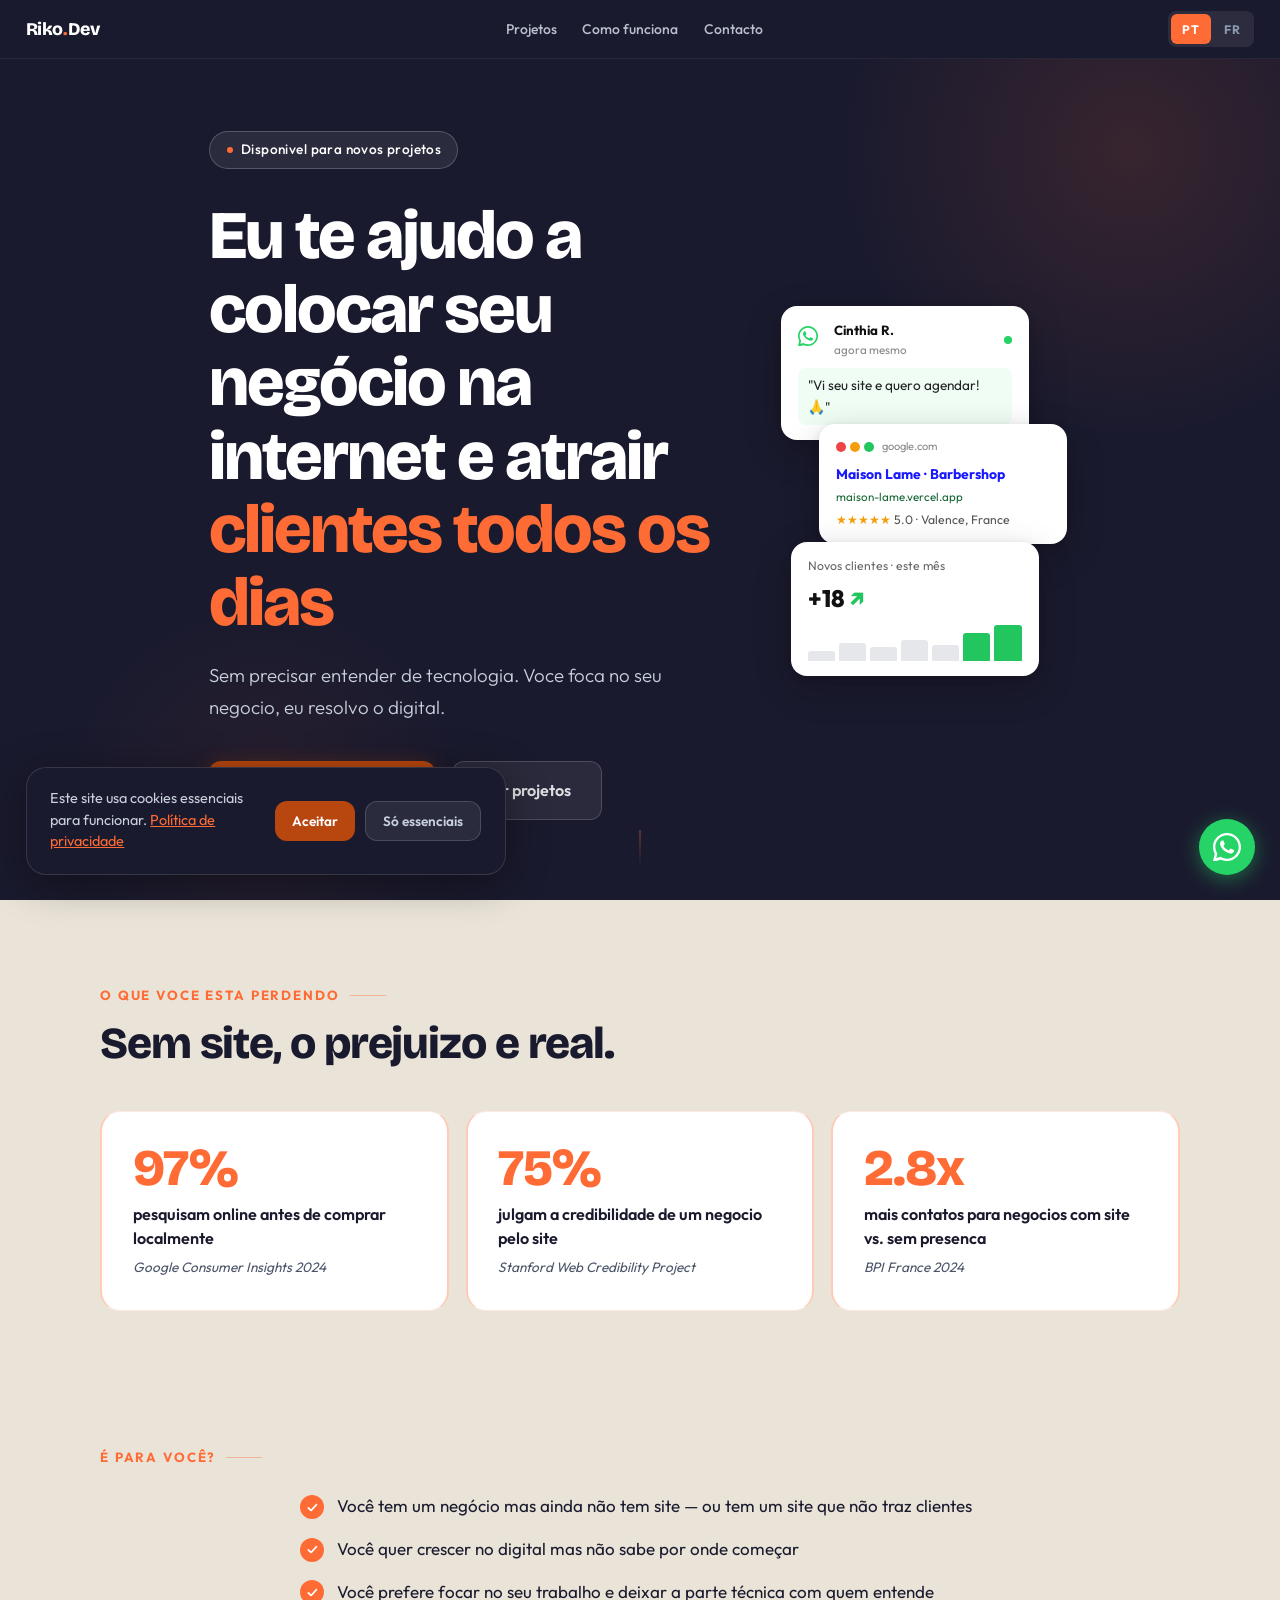
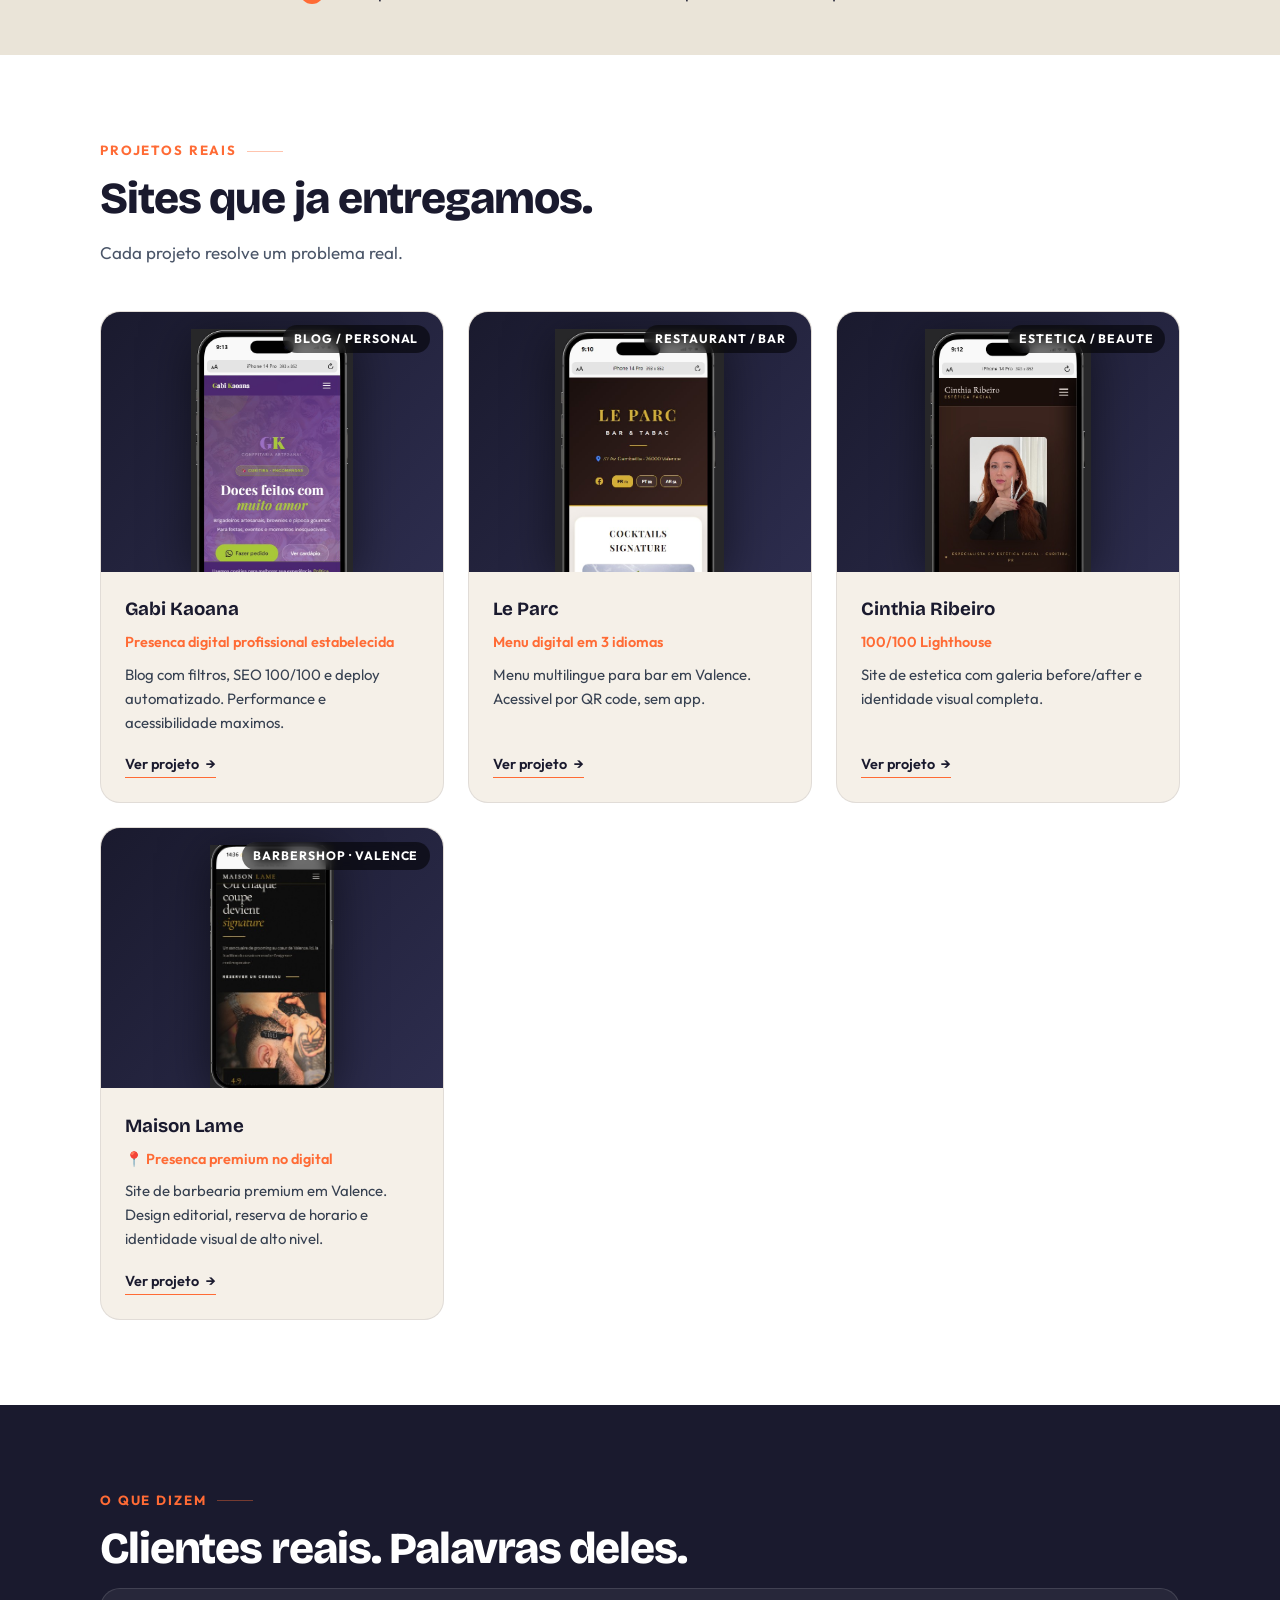
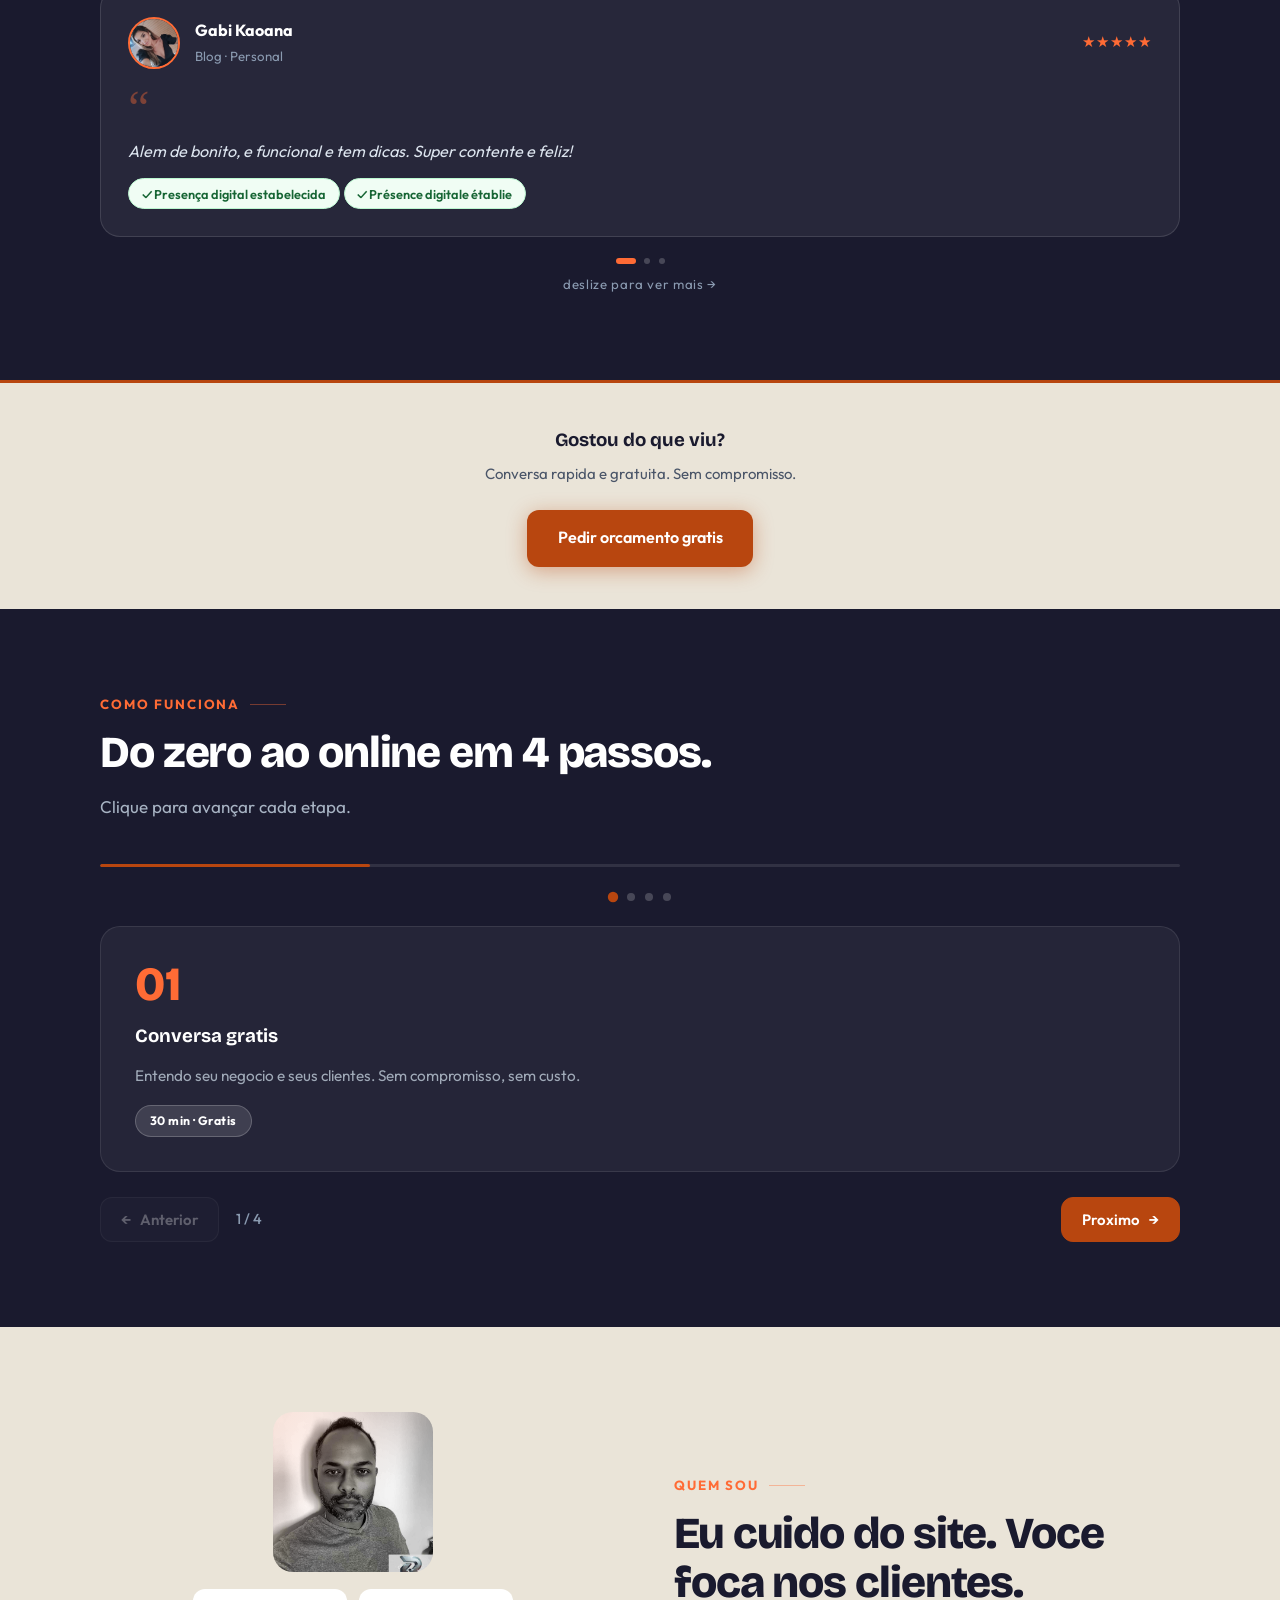
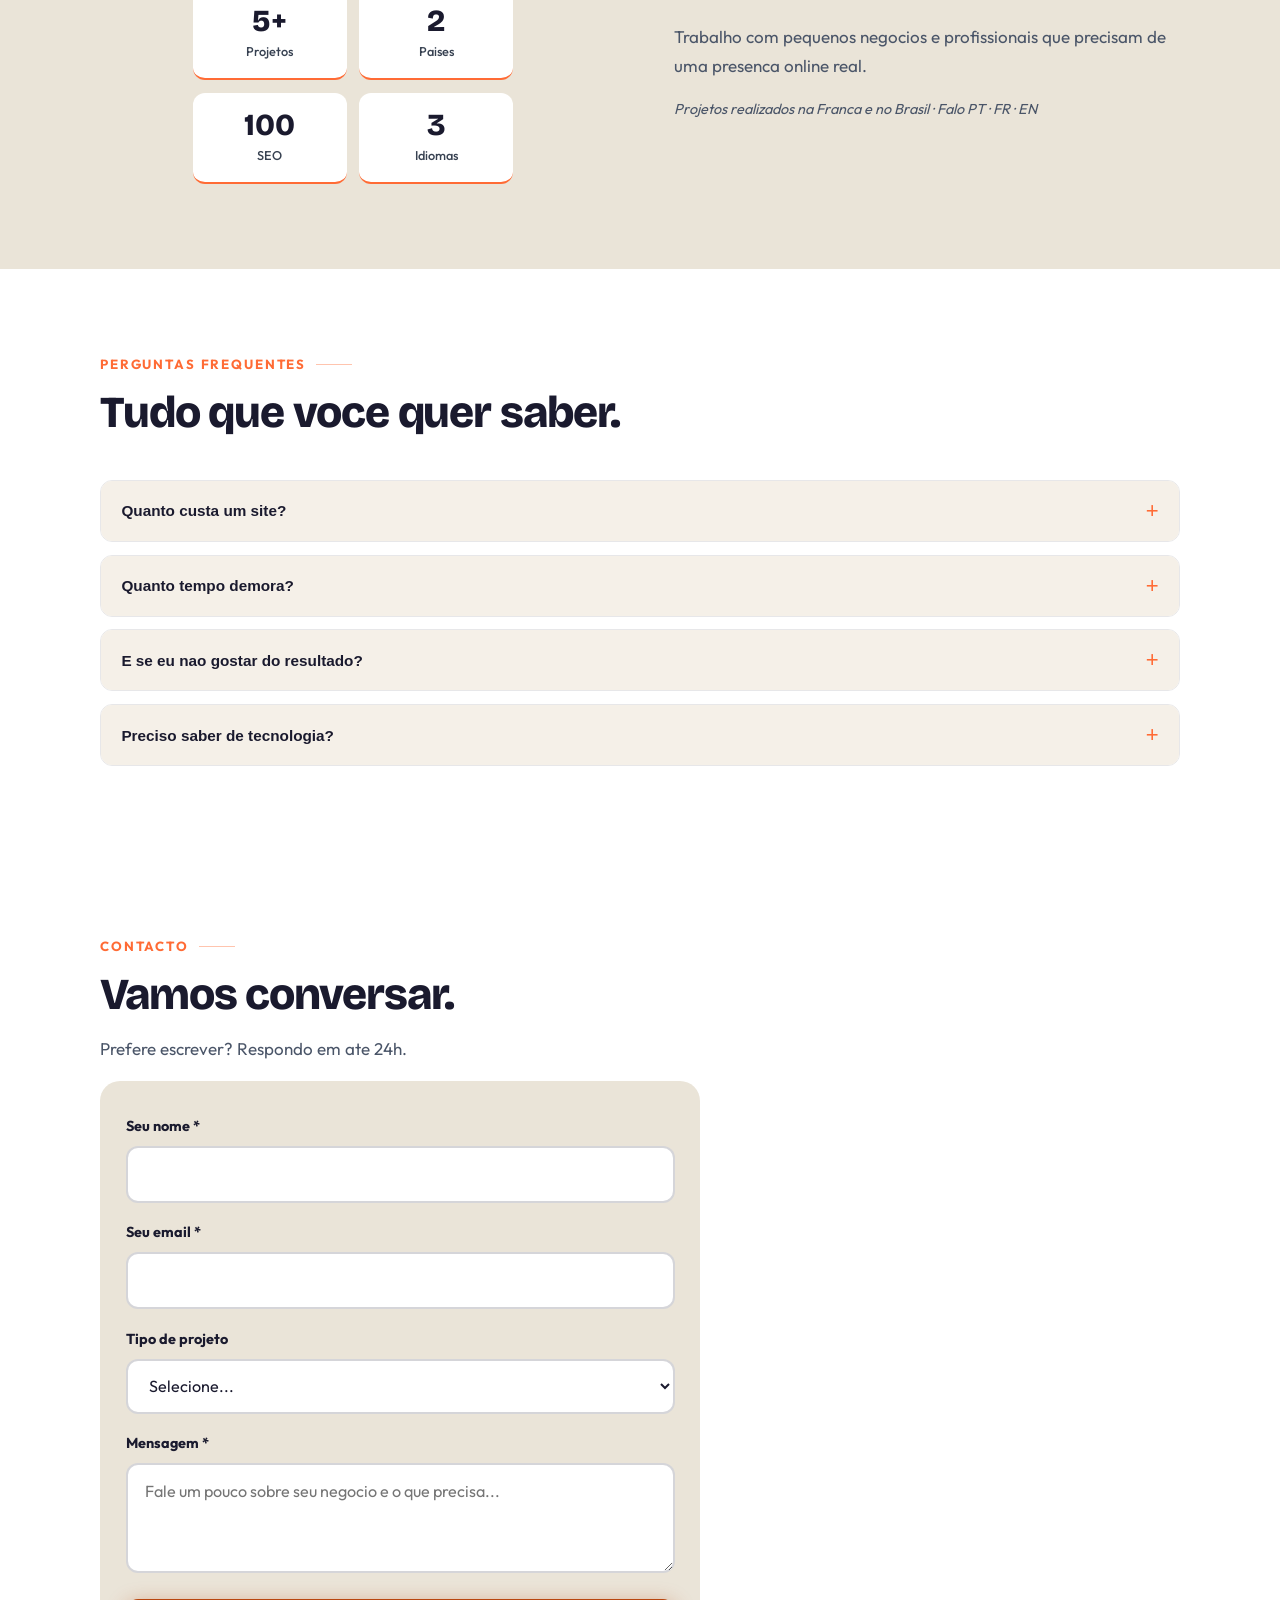
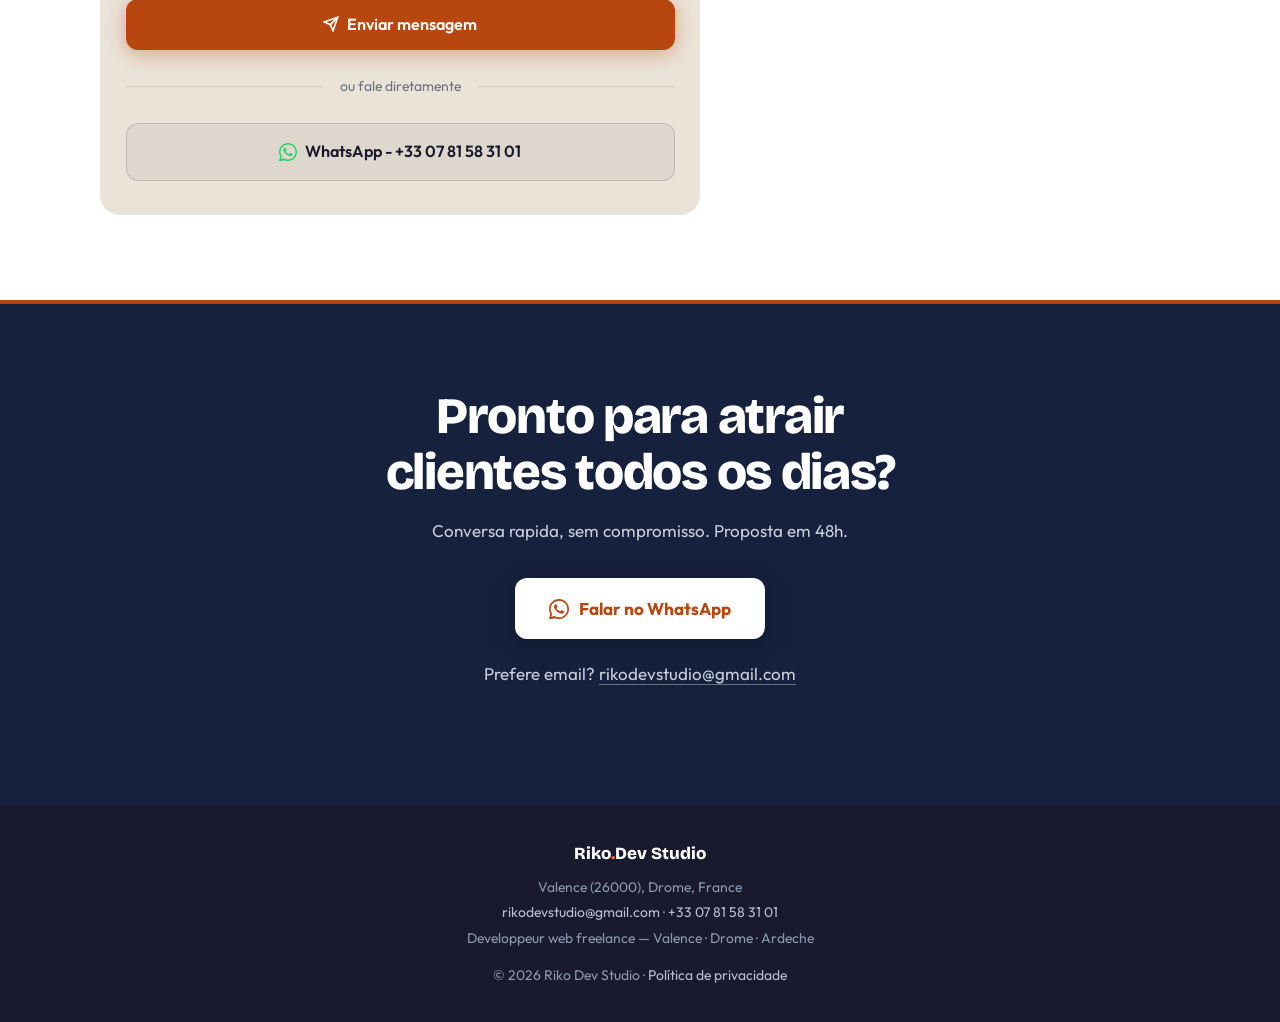
==== index.html @ 47d43a8b "perf: melhorias de performance (PageSpeed) - GA4 movido para load event após paint — elimina bloquei" ====
<!DOCTYPE html>
<html lang="pt" dir="ltr">
<head>
  <meta charset="UTF-8" />
  <meta name="viewport" content="width=device-width, initial-scale=1.0" />
  <title>Site profissional para pequenos negócios | Riko Dev Studio — Desenvolvedor web Valence</title>
  <meta name="description" content="Desenvolvedor web freelance em Valence, França. Sites modernos, rápidos e de alta conversão para pequenos negócios no Brasil e Europa. Orçamento grátis em 48h." />
  <meta name="keywords" content="criacao de site, desenvolvedor web, site para pequeno negocio, site profissional Brasil, criacao site web Valence, développeur web Valence, site internet Drôme" />
  <meta name="robots" content="index, follow" />
  <meta name="theme-color" content="#1a1a2e" />
  <link rel="dns-prefetch" href="//fonts.googleapis.com" />
  <link rel="dns-prefetch" href="//fonts.gstatic.com" />
  <link rel="dns-prefetch" href="//wa.me" />
  <link rel="dns-prefetch" href="//formspree.io" />
  <link rel="dns-prefetch" href="//www.googletagmanager.com" />
  <link rel="canonical" href="https://rikodevstudio.com/" />
  <meta name="geo.region" content="FR-26" />
  <meta name="geo.placename" content="Valence, Drôme, France" />
  <meta name="geo.position" content="44.9334;4.8924" />
  <meta name="ICBM" content="44.9334, 4.8924" />
  <link rel="alternate" hreflang="pt-BR" href="https://rikodevstudio.com/" />
  <link rel="alternate" hreflang="fr" href="https://rikodevstudio.com/?lang=fr" />
  <link rel="alternate" hreflang="x-default" href="https://rikodevstudio.com/" />
  <meta property="og:type" content="website" />
  <meta property="og:url" content="https://rikodevstudio.com/" />
  <meta property="og:title" content="Riko Dev Studio — Sites que vendem | Sites qui vendent" />
  <meta property="og:description" content="Desenvolvedor web em Valence, França. Sites modernos e de alta conversão para pequenos negócios no Brasil e Europa." />
  <meta property="og:image" content="https://rikodevstudio.com/assets/images/og-image.jpg" />
  <meta property="og:locale" content="pt_BR" />
  <meta property="og:locale:alternate" content="fr_FR" />
  <script type="application/ld+json">{"@context":"https://schema.org","@type":"ProfessionalService","name":"Riko Dev Studio","url":"https://rikodevstudio.com","email":"rikodevstudio@gmail.com","telephone":"+33781583101","description":"Desenvolvedor web freelance em Valence, França. Sites modernos e de alta conversão para pequenos negócios no Brasil e Europa.","priceRange":"€€","availableLanguage":["French","Portuguese","English"],"areaServed":[{"@type":"City","name":"Valence"},{"@type":"City","name":"Romans-sur-Isère"},{"@type":"AdministrativeArea","name":"Drôme"},{"@type":"AdministrativeArea","name":"Ardèche"},{"@type":"Country","name":"Brazil"},{"@type":"Country","name":"France"}],"address":{"@type":"PostalAddress","addressLocality":"Valence","postalCode":"26000","addressRegion":"Drôme","addressCountry":"FR"},"geo":{"@type":"GeoCoordinates","latitude":44.9334,"longitude":4.8924},"review":[{"@type":"Review","author":{"@type":"Person","name":"Gabi Kaoana"},"reviewRating":{"@type":"Rating","ratingValue":"5","bestRating":"5"},"reviewBody":"O site ficou muito bonito e cheio de informacoes"},{"@type":"Review","author":{"@type":"Person","name":"Cinthia Ribeiro"},"reviewRating":{"@type":"Rating","ratingValue":"5","bestRating":"5"},"reviewBody":"Ficou elegante e tira duvidas das clientes"}],"aggregateRating":{"@type":"AggregateRating","ratingValue":"5","reviewCount":"2"}}</script>
<script type="application/ld+json">{"@context":"https://schema.org","@type":"FAQPage","mainEntity":[{"@type":"Question","name":"Quanto custa um site?","acceptedAnswer":{"@type":"Answer","text":"Cada projeto é diferente. Numa conversa rápida e gratuita, entendo o que precisa e envio uma proposta detalhada em 48h — sem compromisso."}},{"@type":"Question","name":"Quanto tempo demora?","acceptedAnswer":{"@type":"Answer","text":"Landing page: 7 dias. Site completo: 10-14 dias. Prazo definido antes de começar."}},{"@type":"Question","name":"E se eu não gostar do resultado?","acceptedAnswer":{"@type":"Answer","text":"Antes de codar, conversamos sobre visual, estrutura e objetivos. Durante o projeto, você acompanha cada etapa. O resultado é construído junto."}},{"@type":"Question","name":"Preciso saber de tecnologia?","acceptedAnswer":{"@type":"Answer","text":"Não. Cuido de tudo: domínio, hospedagem, emails, Google Analytics. Você foca no seu negócio."}}]}</script>
<link rel="sitemap" type="application/xml" href="https://rikodevstudio.com/sitemap.xml" />
<link rel="icon" type="image/svg+xml" href="/assets/images/favicon.svg" />
<link rel="apple-touch-icon" href="assets/images/apple-touch-icon.png" />
  <link rel="preload" as="image" href="assets/images/riko.jpg" fetchpriority="high" />
  <link rel="preconnect" href="https://fonts.googleapis.com" />
  <link rel="preconnect" href="https://fonts.gstatic.com" crossorigin />
  <link rel="preload" as="style" href="https://fonts.googleapis.com/css2?family=Bricolage+Grotesque:opsz,wght@12..96,400;12..96,700;12..96,800&family=Outfit:wght@300;400;500;600&display=swap" onload="this.onload=null;this.rel='stylesheet'" />
  <noscript><link href="https://fonts.googleapis.com/css2?family=Bricolage+Grotesque:opsz,wght@12..96,400;12..96,700;12..96,800&family=Outfit:wght@300;400;500;600&display=swap" rel="stylesheet" /></noscript>
  <link rel="stylesheet" href="assets/css/style.css" />
</head>
<body>

<a href="#main" class="skip-link">
  <span data-lang="pt">Ir ao conteudo</span>
  <span data-lang="fr">Aller au contenu</span>
</a>

<header class="topbar" role="banner">
  <a href="#" class="brand">Riko<span>.</span>Dev</a>
  <nav class="topbar-nav">
    <a href="#portfolio" data-lang="pt">Projetos</a>
    <a href="#portfolio" data-lang="fr">Projets</a>
    <a href="#processo" data-lang="pt">Como funciona</a>
    <a href="#processo" data-lang="fr">Comment ca marche</a>
    <a href="#contacto" data-lang="pt">Contacto</a>
    <a href="#contacto" data-lang="fr">Contact</a>
  </nav>
  <div class="topbar-right">
    <div class="lang-sw" role="group">
      <button class="lb active" onclick="setLang('pt')">PT</button>
      <button class="lb" onclick="setLang('fr')">FR</button>
    </div>
  </div>
</header>

<main id="main">

<!-- 1. HERO -->
<section class="hero">
  <div class="hero-inner">
    <div class="badge">
      <span class="badge-dot" aria-hidden="true"></span>
      <span data-lang="pt">Disponivel para novos projetos</span>
      <span data-lang="fr">Disponible pour nouveaux projets</span>
    </div>
    <!-- Uma só h1 — o JS troca o textContent via setLang() -->
    <h1 id="hero-title">Eu te ajudo a colocar seu neg&oacute;cio na internet e atrair <em>clientes todos os dias</em></h1>
    <p class="hero-sub" data-lang="pt">Sem precisar entender de tecnologia. Voce foca no seu negocio, eu resolvo o digital.</p>
    <p class="hero-sub" data-lang="fr">Sans avoir a comprendre la technique. Vous vous occupez de votre activite, je gere le digital.</p>
    <div class="hero-actions">
      <a href="https://wa.me/33781583101?text=Ol%C3%A1%2C+vi+seu+site+e+gostaria+de+um+or%C3%A7amento%21" target="_blank" rel="noopener noreferrer" class="btn btn-primary">
        <svg width="17" height="17" viewBox="0 0 24 24" fill="currentColor"><path d="M17.472 14.382c-.297-.149-1.758-.867-2.03-.967-.273-.099-.471-.148-.67.15-.197.297-.767.966-.94 1.164-.173.199-.347.223-.644.075-.297-.15-1.255-.463-2.39-1.475-.883-.788-1.48-1.761-1.653-2.059-.173-.297-.018-.458.13-.606.134-.133.298-.347.446-.52.149-.174.198-.298.298-.497.099-.198.05-.371-.025-.52-.075-.149-.669-1.612-.916-2.207-.242-.579-.487-.5-.669-.51-.173-.008-.371-.01-.57-.01-.198 0-.52.074-.792.372-.272.297-1.04 1.016-1.04 2.479 0 1.462 1.065 2.875 1.213 3.074.149.198 2.096 3.2 5.077 4.487.709.306 1.262.489 1.694.625.712.227 1.36.195 1.871.118.571-.085 1.758-.719 2.006-1.413.248-.694.248-1.289.173-1.413-.074-.124-.272-.198-.57-.347z"/><path d="M12 0C5.373 0 0 5.373 0 12c0 2.117.554 4.103 1.523 5.824L.057 23.857a.5.5 0 0 0 .614.614l6.033-1.466A11.944 11.944 0 0 0 12 24c6.627 0 12-5.373 12-12S18.627 0 12 0zm0 22c-1.846 0-3.574-.49-5.063-1.345l-.363-.21-3.763.914.932-3.642-.23-.374A9.96 9.96 0 0 1 2 12C2 6.477 6.477 2 12 2s10 4.477 10 10-4.477 10-10 10z"/></svg>
        <span data-lang="pt">Falar no WhatsApp</span>
        <span data-lang="fr">WhatsApp</span>
      </a>
      <a href="#portfolio" class="btn btn-ghost">
        <span data-lang="pt">Ver projetos</span>
        <span data-lang="fr">Voir projets</span>
      </a>
    </div>
  </div>

  <!-- Visual flutuante — só desktop (≥1100px) -->
  <div class="hero-visual" aria-hidden="true">

    <!-- Card 1: WhatsApp -->
    <div class="hv-card hv-wa">
      <div class="hvc-wa-head">
        <div class="hvc-wa-icon">
          <svg width="20" height="20" viewBox="0 0 24 24" fill="#25D366"><path d="M17.472 14.382c-.297-.149-1.758-.867-2.03-.967-.273-.099-.471-.148-.67.15-.197.297-.767.966-.94 1.164-.173.199-.347.223-.644.075-.297-.15-1.255-.463-2.39-1.475-.883-.788-1.48-1.761-1.653-2.059-.173-.297-.018-.458.13-.606.134-.133.298-.347.446-.52.149-.174.198-.298.298-.497.099-.198.05-.371-.025-.52-.075-.149-.669-1.612-.916-2.207-.242-.579-.487-.5-.669-.51-.173-.008-.371-.01-.57-.01-.198 0-.52.074-.792.372-.272.297-1.04 1.016-1.04 2.479 0 1.462 1.065 2.875 1.213 3.074.149.198 2.096 3.2 5.077 4.487.709.306 1.262.489 1.694.625.712.227 1.36.195 1.871.118.571-.085 1.758-.719 2.006-1.413.248-.694.248-1.289.173-1.413-.074-.124-.272-.198-.57-.347z"/><path d="M12 0C5.373 0 0 5.373 0 12c0 2.117.554 4.103 1.523 5.824L.057 23.857a.5.5 0 0 0 .614.614l6.033-1.466A11.944 11.944 0 0 0 12 24c6.627 0 12-5.373 12-12S18.627 0 12 0zm0 22c-1.846 0-3.574-.49-5.063-1.345l-.363-.21-3.763.914.932-3.642-.23-.374A9.96 9.96 0 0 1 2 12C2 6.477 6.477 2 12 2s10 4.477 10 10-4.477 10-10 10z"/></svg>
        </div>
        <div>
          <div class="hvc-wa-name">Cinthia R.</div>
          <div class="hvc-wa-time">agora mesmo</div>
        </div>
        <div class="hvc-wa-dot"></div>
      </div>
      <div class="hvc-wa-msg">"Vi seu site e quero agendar! 🙏"</div>
    </div>

    <!-- Card 2: Google / resultado -->
    <div class="hv-card hv-google">
      <div class="hvc-g-bar">
        <span class="hvc-gd r"></span><span class="hvc-gd y"></span>
        <span class="hvc-gd g"></span><span class="hvc-g-url">google.com</span>
      </div>
      <div class="hvc-g-title">Maison Lame · Barbershop</div>
      <div class="hvc-g-link">maison-lame.vercel.app</div>
      <div class="hvc-g-stars"><span>&#9733;&#9733;&#9733;&#9733;&#9733;</span> 5.0 &middot; Valence, France</div>
    </div>

    <!-- Card 3: Estatísticas -->
    <div class="hv-card hv-stats">
      <div class="hvc-s-lbl">Novos clientes &middot; este m&ecirc;s</div>
      <div class="hvc-s-num">+18 <span class="hvc-s-arrow">&#8599;</span></div>
      <div class="hvc-bars">
        <span class="hvc-bar" style="height:30%"></span>
        <span class="hvc-bar" style="height:50%"></span>
        <span class="hvc-bar" style="height:40%"></span>
        <span class="hvc-bar" style="height:60%"></span>
        <span class="hvc-bar" style="height:45%"></span>
        <span class="hvc-bar hvc-bar-hi" style="height:80%"></span>
        <span class="hvc-bar hvc-bar-hi" style="height:100%"></span>
      </div>
    </div>

  </div>

  <div class="scroll-hint" aria-hidden="true"><div class="scroll-arrow"></div></div>
</section>

<!-- 2. IMPACTO -->
<section class="impacto">
  <div class="container">
    <p class="slabel reveal"><span data-lang="pt">O que voce esta perdendo</span><span data-lang="fr">Ce que vous perdez</span></p>
    <h2 class="stitle reveal"><span data-lang="pt">Sem site, o prejuizo e real.</span><span data-lang="fr">Sans site, la perte est reelle.</span></h2>
    <div class="impact-grid">
      <article class="impact-card reveal d1">
        <div class="impact-num" data-target="97" data-suffix="%">0%</div>
        <p class="impact-text" data-lang="pt">pesquisam online antes de comprar localmente</p>
        <p class="impact-text" data-lang="fr">cherchent en ligne avant d'acheter localement</p>
        <p class="impact-src">Google Consumer Insights 2024</p>
      </article>
      <article class="impact-card reveal d2">
        <div class="impact-num" data-target="75" data-suffix="%">0%</div>
        <p class="impact-text" data-lang="pt">julgam a credibilidade de um negocio pelo site</p>
        <p class="impact-text" data-lang="fr">jugent la credibilite d'une entreprise via son site</p>
        <p class="impact-src">Stanford Web Credibility Project</p>
      </article>
      <article class="impact-card reveal d3">
        <div class="impact-num" data-target="2.8" data-suffix="x">0x</div>
        <p class="impact-text" data-lang="pt">mais contatos para negocios com site vs. sem presenca</p>
        <p class="impact-text" data-lang="fr">plus de contacts pour les entreprises avec site vs. sans</p>
        <p class="impact-src">BPI France 2024</p>
      </article>
    </div>
  </div>
</section>

<!-- 2.5. IDENTIFICAÇÃO — É para você? -->
<section class="identif">
  <div class="container">
    <p class="slabel reveal"><span data-lang="pt">É para você?</span><span data-lang="fr">C'est pour vous?</span></p>
    <ul class="identif-list reveal">
      <li class="identif-item">
        <span class="identif-check">&#10003;</span>
        <span data-lang="pt">Você tem um negócio mas ainda não tem site — ou tem um site que não traz clientes</span>
        <span data-lang="fr">Vous avez une activité mais pas encore de site — ou un site qui n'attire pas de clients</span>
      </li>
      <li class="identif-item">
        <span class="identif-check">&#10003;</span>
        <span data-lang="pt">Você quer crescer no digital mas não sabe por onde começar</span>
        <span data-lang="fr">Vous voulez grandir en ligne mais vous ne savez pas par où commencer</span>
      </li>
      <li class="identif-item">
        <span class="identif-check">&#10003;</span>
        <span data-lang="pt">Você prefere focar no seu trabalho e deixar a parte técnica com quem entende</span>
        <span data-lang="fr">Vous préférez vous concentrer sur votre métier et laisser la technique à un expert</span>
      </li>
    </ul>
  </div>
</section>

<!-- 3. PORTFOLIO -->
<section class="portfolio" id="portfolio">
  <div class="container">
    <p class="slabel reveal"><span data-lang="pt">Projetos reais</span><span data-lang="fr">Projets reels</span></p>
    <h2 class="stitle reveal"><span data-lang="pt">Sites que ja entregamos.</span><span data-lang="fr">Sites deja livres.</span></h2>
    <p class="ssub reveal">
      <span data-lang="pt">Cada projeto resolve um problema real.</span>
      <span data-lang="fr">Chaque projet resout un probleme reel.</span>
    </p>
    <div class="portfolio-grid">

      <article class="pc reveal d1">
        <div class="pc-thumb">
          <img src="assets/images/gabi1.jpg" alt="Site Gabi Kaoana" loading="lazy" width="468" height="701" onerror="this.style.display='none'" />
          <span class="pc-tag">Blog / Personal</span>
        </div>
        <div class="pc-body">
          <h3>Gabi Kaoana</h3>
          <p class="pc-result" data-lang="pt">Presenca digital profissional estabelecida</p>
          <p class="pc-result" data-lang="fr">Presence digitale professionnelle etablie</p>
          <p class="pc-desc" data-lang="pt">Blog com filtros, SEO 100/100 e deploy automatizado. Performance e acessibilidade maximos.</p>
          <p class="pc-desc" data-lang="fr">Blog avec filtres, SEO 100/100 et deploiement automatise. Performance et accessibilite maximales.</p>
          <a href="https://gabikaoana.vercel.app/" target="_blank" rel="noopener noreferrer" class="pc-link"><span data-lang="pt">Ver projeto</span><span data-lang="fr">Voir projet</span> &rarr;</a>
        </div>
      </article>

      <article class="pc reveal d2">
        <div class="pc-thumb">
          <img src="assets/images/le parc.jpg" alt="Site Le Parc" loading="lazy" width="450" height="647" onerror="this.style.display='none'" />
          <span class="pc-tag">Restaurant / Bar</span>
        </div>
        <div class="pc-body">
          <h3>Le Parc</h3>
          <p class="pc-result" data-lang="pt">Menu digital em 3 idiomas</p>
          <p class="pc-result" data-lang="fr">Menu digital en 3 langues</p>
          <p class="pc-desc" data-lang="pt">Menu multilingue para bar em Valence. Acessivel por QR code, sem app.</p>
          <p class="pc-desc" data-lang="fr">Menu multilingue pour bar a Valence. Accessible via QR code, sans app.</p>
          <a href="https://le-parc.vercel.app/" target="_blank" rel="noopener noreferrer" class="pc-link"><span data-lang="pt">Ver projeto</span><span data-lang="fr">Voir projet</span> &rarr;</a>
        </div>
      </article>

      <article class="pc reveal d3">
        <div class="pc-thumb">
          <img src="assets/images/cinthia1.jpg" alt="Site Cinthia Ribeiro" loading="lazy" width="473" height="693" onerror="this.style.display='none'" />
          <span class="pc-tag">Estetica / Beaute</span>
        </div>
        <div class="pc-body">
          <h3>Cinthia Ribeiro</h3>
          <p class="pc-result">100/100 Lighthouse</p>
          <p class="pc-desc" data-lang="pt">Site de estetica com galeria before/after e identidade visual completa.</p>
          <p class="pc-desc" data-lang="fr">Site beaute avec galerie avant/apres et identite visuelle complete.</p>
          <a href="https://cinthia-ribeiro.vercel.app/" target="_blank" rel="noopener noreferrer" class="pc-link"><span data-lang="pt">Ver projeto</span><span data-lang="fr">Voir projet</span> &rarr;</a>
        </div>
      </article>

 
<article class="pc reveal d1">
  <div class="pc-thumb">
    <img
      src="assets/images/maison-lame.jpg"
      alt="Site Maison Lame — Barbershop Valence"
      loading="lazy"
      width="278" height="543"
      onerror="this.style.display='none'"
    />
    <span class="pc-tag">Barbershop · Valence</span>
  </div>
  <div class="pc-body">
    <h3>Maison Lame</h3>
    <p class="pc-result" data-lang="pt">&#128205; Presenca premium no digital</p>
    <p class="pc-result" data-lang="fr">&#128205; Presence premium sur le digital</p>
    <p class="pc-desc" data-lang="pt">Site de barbearia premium em Valence. Design editorial, reserva de horario e identidade visual de alto nivel.</p>
    <p class="pc-desc" data-lang="fr">Site barbershop premium a Valence. Design editorial, reservation de creneau et identite visuelle haut de gamme.</p>
    <!-- ↓ actualiza com o link real quando estiver online -->
    <a href="https://maison-lame.vercel.app/" target="_blank" rel="noopener noreferrer" class="pc-link">
      <span data-lang="pt">Ver projeto</span>
      <span data-lang="fr">Voir projet</span> &rarr;
    </a>
  </div>
</article>

    </div>
  </div>

</section>

<!-- 4. DEPOIMENTOS -->
<section class="depos">
  <div class="container">
    <p class="slabel reveal"><span data-lang="pt">O que dizem</span><span data-lang="fr">Ce qu'ils disent</span></p>
    <h2 class="stitle stitle-light reveal">
      <span data-lang="pt">Clientes reais. Palavras deles.</span>
      <span data-lang="fr">Clients reels. Leurs mots.</span>
    </h2>
    <div class="carousel-wrap reveal" id="carousel">
      <div class="carousel-track" id="carouselTrack">

        <div class="depo-card">
          <div class="depo-header">
            <img src="assets/images/gabi.jpg" alt="Gabi Kaoana" class="depo-photo" loading="lazy" width="1080" height="1241" />
            <div>
              <div class="depo-name">Gabi Kaoana</div>
              <div class="depo-role">Blog &middot; Personal</div>
            </div>
            <div class="depo-stars">&#9733;&#9733;&#9733;&#9733;&#9733;</div>
          </div>
          <div class="depo-quote" aria-hidden="true">&ldquo;</div>
          <p class="depo-text" data-lang="pt">Alem de bonito, e funcional e tem dicas. Super contente e feliz!</p>
          <p class="depo-text" data-lang="fr">En plus d'etre beau, il est fonctionnel et donne des conseils. Super contente!</p>
          <div class="depo-result" data-lang="pt">&#10003; Presença digital estabelecida</div>
          <div class="depo-result" data-lang="fr">&#10003; Présence digitale établie</div>
        </div>

        <div class="depo-card">
          <div class="depo-header">
            <img src="assets/images/cinthia.jpg" alt="Cinthia Ribeiro" class="depo-photo" loading="lazy" width="2268" height="4032" />
            <div>
              <div class="depo-name">Cinthia Ribeiro</div>
              <div class="depo-role" data-lang="pt">Estetica &middot; Brasil</div>
              <div class="depo-role" data-lang="fr">Beaute &middot; Bresil</div>
            </div>
            <div class="depo-stars">&#9733;&#9733;&#9733;&#9733;&#9733;</div>
          </div>
          <div class="depo-quote" aria-hidden="true">&ldquo;</div>
          <p class="depo-text" data-lang="pt">Moderno e bonito para minhas clientes. Exatamente o que eu queria.</p>
          <p class="depo-text" data-lang="fr">Moderne et beau pour mes clientes. Exactement ce que je voulais.</p>
          <div class="depo-result" data-lang="pt">&#10003; Clientes chegando pelo site</div>
          <div class="depo-result" data-lang="fr">&#10003; Clients arrivant via le site</div>
        </div>

        <div class="depo-card">
          <div class="depo-header">
            <div class="depo-photo" style="background:var(--navy);display:flex;align-items:center;justify-content:center;font-size:1.4rem;color:#fff;">🍺</div>
            <div>
              <div class="depo-name">Le Parc</div>
              <div class="depo-role" data-lang="pt">Bar &middot; Valence, France</div>
              <div class="depo-role" data-lang="fr">Bar &middot; Valence, France</div>
            </div>
            <div class="depo-stars">&#9733;&#9733;&#9733;&#9733;&#9733;</div>
          </div>
          <div class="depo-quote" aria-hidden="true">&ldquo;</div>
          <p class="depo-text" data-lang="pt">Bem funcional e bonito. Nossos clientes adoram usar o cardápio pelo celular.</p>
          <p class="depo-text" data-lang="fr">Très fonctionnel et beau. Nos clients adorent utiliser le menu sur leur téléphone.</p>
          <div class="depo-result" data-lang="pt">&#10003; Cardápio digital em 3 idiomas</div>
          <div class="depo-result" data-lang="fr">&#10003; Menu digital en 3 langues</div>
        </div>

      </div>
      <div class="carousel-dots">
        <button class="dot active" onclick="goToSlide(0)" aria-label="Depoimento 1"></button>
        <button class="dot" onclick="goToSlide(1)" aria-label="Depoimento 2"></button>
        <button class="dot" onclick="goToSlide(2)" aria-label="Depoimento 3"></button>
      </div>
      <p class="swipe-hint" id="swipeHint">
        <span data-lang="pt">deslize para ver mais &rarr;</span>
        <span data-lang="fr">glissez pour voir plus &rarr;</span>
      </p>
    </div>
  </div>
</section>

<!-- 5. CTA MID -->
<div class="cta-mid">
  <h3 data-lang="pt">Gostou do que viu?</h3>
  <h3 data-lang="fr">Vous aimez ce que vous voyez?</h3>
  <p data-lang="pt">Conversa rapida e gratuita. Sem compromisso.</p>
  <p data-lang="fr">Discussion rapide et gratuite. Sans engagement.</p>
  <a href="#contacto" class="btn btn-primary">
    <span data-lang="pt">Pedir orcamento gratis</span>
    <span data-lang="fr">Demander un devis gratuit</span>
  </a>
</div>

<!-- 6. PROCESSO -->
<section class="processo" id="processo">
  <div class="container">
    <p class="slabel reveal"><span data-lang="pt">Como funciona</span><span data-lang="fr">Comment ca marche</span></p>
    <h2 class="stitle stitle-light reveal">
      <span data-lang="pt">Do zero ao online em 4 passos.</span>
      <span data-lang="fr">De zero a en ligne en 4 etapes.</span>
    </h2>
    <p class="ssub ssub-light reveal">
      <span data-lang="pt">Clique para avançar cada etapa.</span>
      <span data-lang="fr">Cliquez pour avancer chaque etape.</span>
    </p>

    <div class="stepper-track reveal">

      <!-- barra de progresso desktop -->
      <div class="stepper-bar" aria-hidden="true">
        <div class="stepper-bar-fill" id="stepperFill"></div>
      </div>

      <!-- dots de navegação -->
      <div class="stepper-dots" role="tablist" aria-label="Passos do processo">
        <button class="stepper-dot active" onclick="goToStep(0)" aria-label="Passo 1" role="tab"></button>
        <button class="stepper-dot" onclick="goToStep(1)" aria-label="Passo 2" role="tab"></button>
        <button class="stepper-dot" onclick="goToStep(2)" aria-label="Passo 3" role="tab"></button>
        <button class="stepper-dot" onclick="goToStep(3)" aria-label="Passo 4" role="tab"></button>
      </div>

      <!-- cards -->
      <div class="stepper-cards" id="stepperCards">

        <article class="step active" data-step="0">
          <div class="step-num">01</div>
          <h3 data-lang="pt">Conversa gratis</h3><h3 data-lang="fr">Conversation gratuite</h3>
          <p data-lang="pt">Entendo seu negocio e seus clientes. Sem compromisso, sem custo.</p>
          <p data-lang="fr">Je comprends votre activite et vos clients. Sans engagement, sans frais.</p>
          <span class="step-badge" data-lang="pt">30 min &middot; Gratis</span>
          <span class="step-badge" data-lang="fr">30 min &middot; Gratuit</span>
        </article>

        <article class="step" data-step="1">
          <div class="step-num">02</div>
          <h3 data-lang="pt">Proposta clara</h3><h3 data-lang="fr">Devis clair</h3>
          <p data-lang="pt">Prazo, preco e entregaveis detalhados. Voce sabe tudo antes de decidir.</p>
          <p data-lang="fr">Delai, prix et livrables detailles. Vous savez tout avant de decider.</p>
          <span class="step-badge" data-lang="pt">Em 48h</span>
          <span class="step-badge" data-lang="fr">En 48h</span>
        </article>

        <article class="step" data-step="2">
          <div class="step-num">03</div>
          <h3 data-lang="pt">Construimos juntos</h3><h3 data-lang="fr">On construit ensemble</h3>
          <p data-lang="pt">Conversamos em cada etapa. Voce acompanha e da feedback. Sem surpresas.</p>
          <p data-lang="fr">On discute a chaque etape. Vous suivez et donnez votre avis. Sans surprises.</p>
          <span class="step-badge" data-lang="pt">7 a 14 dias</span>
          <span class="step-badge" data-lang="fr">7 a 14 jours</span>
        </article>

        <article class="step" data-step="3">
          <div class="step-num">04</div>
          <h3 data-lang="pt">Suporte pos-entrega</h3><h3 data-lang="fr">Support apres livraison</h3>
          <p data-lang="pt">Apos o lancamento, disponivel para ajustes e manutencao. Voce nao fica sozinho.</p>
          <p data-lang="fr">Apres le lancement, disponible pour ajustements et maintenance. Vous n'etes pas seul.</p>
          <span class="step-badge" data-lang="pt">Resposta em 24h</span>
          <span class="step-badge" data-lang="fr">Reponse sous 24h</span>
        </article>

      </div>

      <!-- navegação anterior / próximo -->
      <div class="stepper-nav">
        <button class="stepper-btn" id="stepPrev" onclick="stepMove(-1)" disabled aria-label="Passo anterior">
          ← <span data-lang="pt">Anterior</span><span data-lang="fr">Precedent</span>
        </button>
        <span class="stepper-counter" id="stepCounter">1 / 4</span>
        <button class="stepper-btn stepper-btn-next" id="stepNext" onclick="stepMove(1)" aria-label="Proximo passo">
          <span data-lang="pt">Proximo</span><span data-lang="fr">Suivant</span> →
        </button>
      </div>

    </div>
  </div>
</section>

<!-- 7. SOBRE -->
<section class="sobre" id="sobre">
  <div class="container">
    <div class="sobre-grid">
      <div class="avatar-wrap reveal">
        <div class="avatar">
          <img src="assets/images/riko.jpg" alt="Riko Dev freelance Valence" fetchpriority="high" width="1080" height="1440" onerror="this.style.display='none'" />
        </div>
        <div class="stats-grid">
          <div class="stat"><div class="stat-num">5+</div><div class="stat-label" data-lang="pt">Projetos</div><div class="stat-label" data-lang="fr">Projets</div></div>
          <div class="stat"><div class="stat-num">2</div><div class="stat-label" data-lang="pt">Paises</div><div class="stat-label" data-lang="fr">Pays</div></div>
          <div class="stat"><div class="stat-num">100</div><div class="stat-label">SEO</div></div>
          <div class="stat"><div class="stat-num">3</div><div class="stat-label" data-lang="pt">Idiomas</div><div class="stat-label" data-lang="fr">Langues</div></div>
        </div>
      </div>
      <div>
        <p class="slabel reveal"><span data-lang="pt">Quem sou</span><span data-lang="fr">Qui suis-je</span></p>
        <h2 class="stitle reveal">
          <span data-lang="pt">Eu cuido do site. Voce foca nos clientes.</span>
          <span data-lang="fr">Je m'occupe du site. Vous vous concentrez sur vos clients.</span>
        </h2>
        <p class="ssub reveal" style="margin-bottom:1rem">
          <span data-lang="pt">Trabalho com pequenos negocios e profissionais que precisam de uma presenca online real.</span>
          <span data-lang="fr">Je travaille avec les petits commerces et professionnels qui ont besoin d'une vraie presence en ligne.</span>
        </p>
        <p class="sobre-note reveal">
          <span data-lang="pt">Projetos realizados na Franca e no Brasil &middot; Falo PT &middot; FR &middot; EN</span>
          <span data-lang="fr">Projets realises en France et au Bresil &middot; Je parle PT &middot; FR &middot; EN</span>
        </p>
      </div>
    </div>
  </div>
</section>

<!-- 8. FAQ -->
<section class="faq">
  <div class="container">
    <p class="slabel reveal"><span data-lang="pt">Perguntas frequentes</span><span data-lang="fr">Questions frequentes</span></p>
    <h2 class="stitle reveal"><span data-lang="pt">Tudo que voce quer saber.</span><span data-lang="fr">Tout ce que vous voulez savoir.</span></h2>
    <div class="faq-list reveal">

      <div class="faq-item">
        <button class="faq-q" onclick="toggleFaq(this)" aria-expanded="false">
          <span class="faq-q-text" data-lang="pt">Quanto custa um site?</span>
          <span class="faq-q-text" data-lang="fr">Combien coute un site web?</span>
          <span class="faq-icon">+</span>
        </button>
        <div class="faq-a">
          <span data-lang="pt">Cada projeto e diferente. Numa conversa rapida e gratuita, entendo o que precisa e envio uma proposta detalhada em 48h — sem compromisso.</span>
          <span data-lang="fr">Chaque projet est different. Lors d'une discussion rapide et gratuite, je comprends vos besoins et envoie un devis detaille en 48h — sans engagement.</span>
        </div>
      </div>

      <div class="faq-item">
        <button class="faq-q" onclick="toggleFaq(this)" aria-expanded="false">
          <span class="faq-q-text" data-lang="pt">Quanto tempo demora?</span>
          <span class="faq-q-text" data-lang="fr">Combien de temps ca prend?</span>
          <span class="faq-icon">+</span>
        </button>
        <div class="faq-a">
          <span data-lang="pt">Landing page: 7 dias. Site completo: 10-14 dias. Sempre com prazo definido antes de comecar.</span>
          <span data-lang="fr">Landing page: 7 jours. Site complet: 10-14 jours. Toujours avec delai defini avant de commencer.</span>
        </div>
      </div>

      <div class="faq-item">
        <button class="faq-q" onclick="toggleFaq(this)" aria-expanded="false">
          <span class="faq-q-text" data-lang="pt">E se eu nao gostar do resultado?</span>
          <span class="faq-q-text" data-lang="fr">Et si je n'aime pas le resultat?</span>
          <span class="faq-icon">+</span>
        </button>
        <div class="faq-a">
          <span data-lang="pt">Antes de comecar, conversamos sobre visual, estrutura e objetivos. Durante o projeto, voce acompanha cada etapa. O resultado e construido junto.</span>
          <span data-lang="fr">Avant de coder, on discute du visuel, de la structure et des objectifs. Pendant le projet, vous suivez chaque etape. Le resultat est construit ensemble.</span>
        </div>
      </div>

      <div class="faq-item">
        <button class="faq-q" onclick="toggleFaq(this)" aria-expanded="false">
          <span class="faq-q-text" data-lang="pt">Preciso saber de tecnologia?</span>
          <span class="faq-q-text" data-lang="fr">Dois-je connaitre la technique?</span>
          <span class="faq-icon">+</span>
        </button>
        <div class="faq-a">
          <span data-lang="pt">Nao. Cuido de tudo: dominio, hospedagem, emails, Google Analytics. Voce foca no seu negocio.</span>
          <span data-lang="fr">Non. Je m'occupe de tout: domaine, hebergement, emails, Google Analytics. Vous vous concentrez sur votre activite.</span>
        </div>
      </div>

    </div>
  </div>
</section>

<!-- 9. FORMULARIO -->
<section class="formulario" id="contacto">
  <div class="container">
    <p class="slabel reveal"><span data-lang="pt">Contacto</span><span data-lang="fr">Contact</span></p>
    <h2 class="stitle reveal"><span data-lang="pt">Vamos conversar.</span><span data-lang="fr">Discutons ensemble.</span></h2>
    <p class="ssub reveal">
      <span data-lang="pt">Prefere escrever? Respondo em ate 24h.</span>
      <span data-lang="fr">Vous preferez ecrire? Je reponds sous 24h.</span>
    </p>
    <div class="form-wrap reveal">

      <div class="form-success" id="formSuccess">
        <div class="form-success-icon">&#10003;</div>
        <p class="form-success-text" data-lang="pt">Mensagem enviada! Respondo em ate 24h.</p>
        <p class="form-success-text" data-lang="fr">Message envoye! Je reponds sous 24h.</p>
      </div>

      <form id="contactForm" action="https://formspree.io/f/mlgpydeo" method="POST" novalidate>
        <div class="field">
          <label for="fname" id="lbl-name" data-pt="Seu nome *" data-fr="Votre nom *">Seu nome *</label>
          <input type="text" id="fname" name="name" required autocomplete="name" />
        </div>
        <div class="field">
          <label for="femail" id="lbl-email" data-pt="Seu email *" data-fr="Votre email *">Seu email *</label>
          <input type="email" id="femail" name="email" required autocomplete="email" />
        </div>
        <div class="field">
          <label for="fassunto" id="lbl-assunto" data-pt="Tipo de projeto" data-fr="Type de projet">Tipo de projeto</label>
          <select id="fassunto" name="assunto">
            <option value="" disabled selected data-pt="Selecione..." data-fr="Selectionnez...">Selecione...</option>
            <option value="landing"    data-pt="Landing page" data-fr="Landing page">Landing page</option>
            <option value="site"       data-pt="Site completo" data-fr="Site complet">Site completo</option>
            <option value="manutencao" data-pt="Manutencao de site existente" data-fr="Maintenance de site existant">Manutencao de site existente</option>
            <option value="outro"      data-pt="Outro / Nao sei ainda" data-fr="Autre / Je ne sais pas encore">Outro / Nao sei ainda</option>
          </select>
        </div>
        <div class="field">
          <label for="fmsg" id="lbl-msg" data-pt="Mensagem *" data-fr="Message *">Mensagem *</label>
          <textarea id="fmsg" name="message" required
            data-ph-pt="Fale um pouco sobre seu negocio e o que precisa..."
            data-ph-fr="Parlez-moi de votre activite et de ce dont vous avez besoin..."
            placeholder="Fale um pouco sobre seu negocio e o que precisa..."></textarea>
        </div>
        <input type="hidden" name="_subject" value="Novo contacto - Riko Dev Studio" />
        <input type="hidden" name="_language" id="formLang" value="pt" />
        <button type="submit" class="btn btn-primary" style="width:100%;justify-content:center">
          <svg width="16" height="16" viewBox="0 0 24 24" fill="none" stroke="currentColor" stroke-width="2.5"><line x1="22" y1="2" x2="11" y2="13"/><polygon points="22 2 15 22 11 13 2 9 22 2"/></svg>
          <span data-lang="pt">Enviar mensagem</span>
          <span data-lang="fr">Envoyer le message</span>
        </button>
      </form>

      <div class="form-or">
        <span data-lang="pt">ou fale diretamente</span>
        <span data-lang="fr">ou contactez directement</span>
      </div>

      <a href="https://wa.me/33781583101?text=Ol%C3%A1%2C+vi+seu+site+e+gostaria+de+um+or%C3%A7amento%21" target="_blank" rel="noopener noreferrer"
        class="btn" style="width:100%;justify-content:center;background:rgba(26,26,46,.06);color:var(--navy);border:1.5px solid rgba(26,26,46,.15)">
        <svg width="18" height="18" viewBox="0 0 24 24" fill="#25D366"><path d="M17.472 14.382c-.297-.149-1.758-.867-2.03-.967-.273-.099-.471-.148-.67.15-.197.297-.767.966-.94 1.164-.173.199-.347.223-.644.075-.297-.15-1.255-.463-2.39-1.475-.883-.788-1.48-1.761-1.653-2.059-.173-.297-.018-.458.13-.606.134-.133.298-.347.446-.52.149-.174.198-.298.298-.497.099-.198.05-.371-.025-.52-.075-.149-.669-1.612-.916-2.207-.242-.579-.487-.5-.669-.51-.173-.008-.371-.01-.57-.01-.198 0-.52.074-.792.372-.272.297-1.04 1.016-1.04 2.479 0 1.462 1.065 2.875 1.213 3.074.149.198 2.096 3.2 5.077 4.487.709.306 1.262.489 1.694.625.712.227 1.36.195 1.871.118.571-.085 1.758-.719 2.006-1.413.248-.694.248-1.289.173-1.413-.074-.124-.272-.198-.57-.347z"/><path d="M12 0C5.373 0 0 5.373 0 12c0 2.117.554 4.103 1.523 5.824L.057 23.857a.5.5 0 0 0 .614.614l6.033-1.466A11.944 11.944 0 0 0 12 24c6.627 0 12-5.373 12-12S18.627 0 12 0zm0 22c-1.846 0-3.574-.49-5.063-1.345l-.363-.21-3.763.914.932-3.642-.23-.374A9.96 9.96 0 0 1 2 12C2 6.477 6.477 2 12 2s10 4.477 10 10-4.477 10-10 10z"/></svg>
        WhatsApp - +33 07 81 58 31 01
      </a>

    </div>
  </div>
</section>

<!-- 10. CTA FINAL -->
<section class="cta-final">
  <h2 data-lang="pt">Pronto para atrair<br>clientes todos os dias?</h2>
  <h2 data-lang="fr">Pret a attirer<br>des clients tous les jours?</h2>
  <p data-lang="pt">Conversa rapida, sem compromisso. Proposta em 48h.</p>
  <p data-lang="fr">Discussion rapide, sans engagement. Devis en 48h.</p>
  <a href="https://wa.me/33781583101?text=Ol%C3%A1%2C+vi+seu+site+e+gostaria+de+um+or%C3%A7amento%21" target="_blank" rel="noopener noreferrer" class="btn-white">
    <svg width="20" height="20" viewBox="0 0 24 24" fill="currentColor"><path d="M17.472 14.382c-.297-.149-1.758-.867-2.03-.967-.273-.099-.471-.148-.67.15-.197.297-.767.966-.94 1.164-.173.199-.347.223-.644.075-.297-.15-1.255-.463-2.39-1.475-.883-.788-1.48-1.761-1.653-2.059-.173-.297-.018-.458.13-.606.134-.133.298-.347.446-.52.149-.174.198-.298.298-.497.099-.198.05-.371-.025-.52-.075-.149-.669-1.612-.916-2.207-.242-.579-.487-.5-.669-.51-.173-.008-.371-.01-.57-.01-.198 0-.52.074-.792.372-.272.297-1.04 1.016-1.04 2.479 0 1.462 1.065 2.875 1.213 3.074.149.198 2.096 3.2 5.077 4.487.709.306 1.262.489 1.694.625.712.227 1.36.195 1.871.118.571-.085 1.758-.719 2.006-1.413.248-.694.248-1.289.173-1.413-.074-.124-.272-.198-.57-.347z"/><path d="M12 0C5.373 0 0 5.373 0 12c0 2.117.554 4.103 1.523 5.824L.057 23.857a.5.5 0 0 0 .614.614l6.033-1.466A11.944 11.944 0 0 0 12 24c6.627 0 12-5.373 12-12S18.627 0 12 0zm0 22c-1.846 0-3.574-.49-5.063-1.345l-.363-.21-3.763.914.932-3.642-.23-.374A9.96 9.96 0 0 1 2 12C2 6.477 6.477 2 12 2s10 4.477 10 10-4.477 10-10 10z"/></svg>
    <span data-lang="pt">Falar no WhatsApp</span>
    <span data-lang="fr">Contacter sur WhatsApp</span>
  </a>
  <p class="cta-note" data-lang="pt">Prefere email? <a href="mailto:rikodevstudio@gmail.com">rikodevstudio@gmail.com</a></p>
  <p class="cta-note" data-lang="fr">Email? <a href="mailto:rikodevstudio@gmail.com">rikodevstudio@gmail.com</a></p>
</section>

</main>

<footer role="contentinfo">
  <div class="container">
    <div class="footer-brand">Riko<span style="color:var(--orange)">.</span>Dev Studio</div>
    <p class="footer-text">
      Valence (26000), Drome, France<br>
      <a href="mailto:rikodevstudio@gmail.com">rikodevstudio@gmail.com</a> &middot;
      <a href="https://wa.me/33781583101">+33 07 81 58 31 01</a><br>
      Developpeur web freelance &mdash; Valence &middot; Drome &middot; Ardeche
    </p>
    <p class="footer-text" style="margin-top:.75rem">
      &copy; 2026 Riko Dev Studio &middot;
      <a href="privacidade.html" data-lang="pt">Política de privacidade</a>
      <a href="privacidade.html" data-lang="fr">Politique de confidentialité</a>
    </p>
  </div>
</footer>

<!-- Banner de cookies -->
<div class="cookie-banner" id="cookieBanner" role="dialog" aria-label="Cookies" aria-live="polite">
  <div class="cookie-text">
    <p data-lang="pt">Este site usa cookies essenciais para funcionar. <a href="privacidade.html">Política de privacidade</a></p>
    <p data-lang="fr">Ce site utilise des cookies essentiels. <a href="privacidade.html">Politique de confidentialité</a></p>
  </div>
  <div class="cookie-actions">
    <button class="cookie-btn cookie-accept" onclick="acceptCookies()">
      <span data-lang="pt">Aceitar</span>
      <span data-lang="fr">Accepter</span>
    </button>
    <button class="cookie-btn cookie-decline" onclick="declineCookies()">
      <span data-lang="pt">Só essenciais</span>
      <span data-lang="fr">Essentiels seulement</span>
    </button>
  </div>
</div>

<!-- Scroll to top -->
<button class="scroll-top" id="scrollTop" aria-label="Voltar ao topo" onclick="window.scrollTo({top:0,behavior:'smooth'})">
  <svg viewBox="0 0 24 24" fill="none" stroke="white" stroke-width="2.5" stroke-linecap="round" stroke-linejoin="round" aria-hidden="true">
    <polyline points="18 15 12 9 6 15"/>
  </svg>
</button>

<!-- WhatsApp fixo -->
<a href="https://wa.me/33781583101" class="wa-float" target="_blank" rel="noopener noreferrer" aria-label="Abrir WhatsApp (botao flutuante)">
  <svg width="28" height="28" viewBox="0 0 24 24" fill="white" aria-hidden="true"><path d="M17.472 14.382c-.297-.149-1.758-.867-2.03-.967-.273-.099-.471-.148-.67.15-.197.297-.767.966-.94 1.164-.173.199-.347.223-.644.075-.297-.15-1.255-.463-2.39-1.475-.883-.788-1.48-1.761-1.653-2.059-.173-.297-.018-.458.13-.606.134-.133.298-.347.446-.52.149-.174.198-.298.298-.497.099-.198.05-.371-.025-.52-.075-.149-.669-1.612-.916-2.207-.242-.579-.487-.5-.669-.51-.173-.008-.371-.01-.57-.01-.198 0-.52.074-.792.372-.272.297-1.04 1.016-1.04 2.479 0 1.462 1.065 2.875 1.213 3.074.149.198 2.096 3.2 5.077 4.487.709.306 1.262.489 1.694.625.712.227 1.36.195 1.871.118.571-.085 1.758-.719 2.006-1.413.248-.694.248-1.289.173-1.413-.074-.124-.272-.198-.57-.347z"/><path d="M12 0C5.373 0 0 5.373 0 12c0 2.117.554 4.103 1.523 5.824L.057 23.857a.5.5 0 0 0 .614.614l6.033-1.466A11.944 11.944 0 0 0 12 24c6.627 0 12-5.373 12-12S18.627 0 12 0zm0 22c-1.846 0-3.574-.49-5.063-1.345l-.363-.21-3.763.914.932-3.642-.23-.374A9.96 9.96 0 0 1 2 12C2 6.477 6.477 2 12 2s10 4.477 10 10-4.477 10-10 10z"/></svg>
</a>

<script src="assets/js/script.js" defer></script>
<!-- Google Analytics 4 — substitui G-XXXXXXXXXX pelo teu ID real -->
<script>
  window.addEventListener('load', function() {
    var s = document.createElement('script');
    s.src = 'https://www.googletagmanager.com/gtag/js?id=G-XXXXXXXXXX';
    s.async = true;
    document.head.appendChild(s);
    window.dataLayer = window.dataLayer || [];
    function gtag(){dataLayer.push(arguments);}
    window.gtag = gtag;
    gtag('js', new Date());
    gtag('config', 'G-XXXXXXXXXX');
  });
</script>
</body>
</html>
---- assets/css/style.css ----
/* ══════════════════════════════════════════════
   RIKO DEV STUDIO — style.css
   Para alterar cores: muda as variáveis em :root
   Para alterar fontes: muda em :root + Google Fonts no index.html
   ══════════════════════════════════════════════ */

/* ── TOKENS (cores, tamanhos, sombras) ── */
:root {
  --navy:        #1a1a2e;   /* cor principal fundo escuro */
  --navy-mid:    #16213e;
  --orange:      #FF6B35;   /* cor de destaque / CTA */
  --orange-dark: #e85a25;   /* hover do orange */
  --cream:       #F5F0E8;   /* fundo claro */
  --cream-dark:  #EAE4D8;   /* fundo claro alternado */
  --white:       #ffffff;
  --gray:        #374151;   /* texto corpo */
  --gray-mid:    #4a5568;
  --gray-light:  #6b7280;
  --radius:      12px;
  --radius-lg:   20px;
  --shadow:      0 4px 24px rgba(26,26,46,.10);
  --shadow-lg:   0 8px 40px rgba(26,26,46,.18);
  --t:           0.3s cubic-bezier(.4,0,.2,1);
  --max:         1080px;    /* largura máxima do container */
}

/* ── RESET ── */
*, *::before, *::after { box-sizing: border-box; margin: 0; padding: 0; }
html { scroll-behavior: smooth; font-size: 17px; overflow-x: clip; }
body { font-family: 'Outfit', sans-serif; background: var(--cream); color: var(--navy); line-height: 1.6; overflow-x: clip; overscroll-behavior-x: none; }
img { max-width: 100%; display: block; }
a { color: inherit; text-decoration: none; }

/* ── ACESSIBILIDADE ── */
.skip-link { position: absolute; top: -100px; left: 1rem; background: var(--orange); color: #fff; padding: .5rem 1rem; border-radius: var(--radius); font-weight: 700; z-index: 9999; transition: top .2s; }
.skip-link:focus { top: 1rem; }
:focus-visible { outline: 3px solid var(--orange); outline-offset: 3px; border-radius: 4px; }

/* ── ANIMAÇÕES DE SCROLL (IntersectionObserver via JS) ── */
.reveal { opacity: 0; transform: translateY(24px); transition: opacity .65s ease, transform .65s ease; }
.reveal.visible { opacity: 1; transform: none; }
.d1 { transition-delay: .1s; }
.d2 { transition-delay: .2s; }
.d3 { transition-delay: .3s; }
@keyframes fadeUp { to { opacity: 1; transform: translateY(0); } }

/* Respeita utilizadores com sensibilidade a movimento */
@media (prefers-reduced-motion: reduce) {
  .reveal { opacity: 1 !important; transform: none !important; transition: none !important; }
}

/* ── TOPBAR ── */
.topbar { position: fixed; top: 0; left: 0; right: 0; z-index: 200; background: var(--navy); padding: .65rem 1.5rem; display: flex; justify-content: space-between; align-items: center; border-bottom: 1px solid rgba(255,255,255,.06); }
.brand { font-family: 'Bricolage Grotesque', sans-serif; font-weight: 800; font-size: 1.05rem; color: #fff; letter-spacing: -.02em; }
.brand span { color: var(--orange); }
.topbar-nav { display: none; gap: 1.5rem; }
/* contraste mínimo 4.5:1 — rgba .55 falha, #aab usa #bcc mínimo */
.topbar-nav a { font-size: .82rem; font-weight: 500; color: #b8c0cc; transition: var(--t); }
.topbar-nav a:hover { color: #fff; }
.topbar-right { display: flex; align-items: center; gap: .75rem; }
.lang-sw { display: flex; gap: 2px; background: rgba(255,255,255,.08); border-radius: 8px; padding: 3px; }
/* botão inativo: #888 em fundo navy passa 4.5:1 */
.lb { background: transparent; border: none; color: #8a9ab0; font-family: 'Outfit', sans-serif; font-size: .72rem; font-weight: 700; padding: .3rem .65rem; border-radius: 6px; cursor: pointer; transition: var(--t); letter-spacing: .06em; min-width: 36px; min-height: 30px; }
.lb.active, .lb:hover { background: var(--orange); color: #fff; }
@media (min-width: 768px) { .topbar-nav { display: flex; } }

/* ── HERO ── */
.hero { min-height: 100vh; min-height: 100svh; background: var(--navy); display: flex; flex-direction: column; justify-content: center; padding: 6rem 1.5rem 4rem; position: relative; overflow: hidden; }
.hero::before { content: ''; position: absolute; top: -150px; right: -150px; width: 600px; height: 600px; background: radial-gradient(circle, rgba(255,107,53,.13) 0%, transparent 68%); pointer-events: none; }
.hero::after { content: ''; position: absolute; bottom: -100px; left: 5%; width: 400px; height: 400px; background: radial-gradient(circle, rgba(255,107,53,.06) 0%, transparent 70%); pointer-events: none; }
.hero-inner { max-width: 680px; position: relative; z-index: 2; }
/* badge: #ffcfb3 em rgba(255,107,53,.12)+navy = ~#1e1b2b — rácio ~9:1 passa */
.badge { display: inline-flex; align-items: center; gap: .5rem; background: rgba(255,255,255,.08); border: 1px solid rgba(255,255,255,.2); color: #fff; font-size: .8rem; font-weight: 500; padding: .4rem .95rem; border-radius: 100px; margin-bottom: 1.8rem; letter-spacing: .03em; }
.badge-dot { width: 6px; height: 6px; background: var(--orange); border-radius: 50%; animation: blink 2.4s ease-in-out infinite; }
@keyframes blink { 0%, 100% { opacity: 1; } 50% { opacity: .3; } }
.hero h1 { font-family: 'Bricolage Grotesque', sans-serif; font-weight: 800; font-size: clamp(2.4rem, 7vw, 4rem); color: #fff; line-height: 1.08; letter-spacing: -.03em; margin-bottom: 1.2rem; }
.hero h1 em { font-style: normal; color: var(--orange); }
/* hero-sub: #c8d0dc passa 4.6:1 em fundo navy */
.hero-sub { font-size: clamp(1rem, 2.5vw, 1.1rem); color: #c8d0dc; max-width: 500px; margin-bottom: 2.2rem; line-height: 1.7; font-weight: 300; }
.hero-actions { display: flex; gap: 1rem; flex-wrap: wrap; }
.scroll-hint { position: absolute; bottom: 2rem; left: 50%; transform: translateX(-50%); display: flex; flex-direction: column; align-items: center; gap: .4rem; z-index: 2; }
.scroll-arrow { width: 1px; height: 36px; background: linear-gradient(to bottom, rgba(255,107,53,.6), transparent); animation: sdrop 1.8s ease-in-out infinite; }
@keyframes sdrop { 0% { transform: scaleY(0); transform-origin: top; opacity: 0; } 50% { transform: scaleY(1); opacity: 1; } 100% { transform: scaleY(0); transform-origin: bottom; opacity: 0; } }

/* ── BOTÕES ── */
/* --orange-btn: #B8460F passa 5.36:1 com branco (WCAG AA) 
   --orange decorativo mantém #FF6B35 para bordas, números, ícones */
.btn { display: inline-flex; align-items: center; gap: .5rem; font-family: 'Outfit', sans-serif; font-weight: 600; font-size: .95rem; padding: .9rem 1.8rem; border-radius: var(--radius); border: none; cursor: pointer; transition: var(--t); white-space: nowrap; min-height: 48px; text-decoration: none; }
.btn-primary { background: #B8460F; color: #fff; box-shadow: 0 4px 20px rgba(184,70,15,.4); }
.btn-primary:hover { background: #9a3a0c; transform: translateY(-2px); box-shadow: 0 6px 28px rgba(184,70,15,.5); }
.btn-ghost { background: rgba(255,255,255,.07); color: rgba(255,255,255,.85); border: 1px solid rgba(255,255,255,.16); }
.btn-ghost:hover { background: rgba(255,255,255,.13); color: #fff; }

/* ── LAYOUT BASE ── */
section { padding: 4.5rem 1.5rem; }
.container { max-width: var(--max); margin: 0 auto; }
.slabel { font-size: .78rem; font-weight: 700; letter-spacing: .14em; text-transform: uppercase; color: var(--orange); margin-bottom: .75rem; display: flex; align-items: center; gap: .6rem; }
.slabel::after { content: ''; height: 1px; width: 36px; background: var(--orange); opacity: .4; }
.stitle { font-family: 'Bricolage Grotesque', sans-serif; font-weight: 800; font-size: clamp(1.8rem, 4vw, 2.6rem); line-height: 1.12; letter-spacing: -.025em; color: var(--navy); margin-bottom: .9rem; }
.stitle-light { color: #fff; }
.ssub { font-size: 1rem; color: var(--gray-mid); max-width: 520px; line-height: 1.7; margin-bottom: 1rem; }
/* ssub-light: .65 falha — #a8b4c4 passa 4.5:1 */
.ssub-light { color: #a8b4c4; }

/* ── IMPACTO ── */
.impacto { background: var(--cream-dark); }
.impact-grid { display: grid; grid-template-columns: repeat(auto-fit, minmax(260px, 1fr)); gap: 1rem; margin-top: 2.5rem; }
.impact-card { background: var(--white); border-radius: var(--radius-lg); padding: 1.8rem; border-left: 2px solid rgba(255,107,53,.35); border-right: 2px solid rgba(255,107,53,.35); border-top: 1px solid rgba(255,107,53,.15); border-bottom: 1px solid rgba(255,107,53,.15); transition: var(--t); }
.impact-card:hover { transform: translateY(-3px); box-shadow: var(--shadow); }
.impact-num { font-family: 'Bricolage Grotesque', sans-serif; font-weight: 800; font-size: 3rem; color: var(--orange); line-height: 1; letter-spacing: -.02em; margin-bottom: .5rem; }
.impact-text { font-size: .95rem; color: var(--navy); font-weight: 600; line-height: 1.5; margin-bottom: .4rem; }
.impact-src { font-size: .8rem; color: #4a5568; font-style: italic; }

/* ── PORTFOLIO ── */
.portfolio { background: var(--white); }
.portfolio-grid { display: grid; grid-template-columns: repeat(auto-fit, minmax(280px, 1fr)); gap: 1.4rem; margin-top: 2.5rem; }
.pc { background: var(--cream); border-radius: var(--radius-lg); overflow: hidden; border: 1px solid rgba(26,26,46,.09); transition: var(--t); display: flex; flex-direction: column; }
.pc:hover { transform: translateY(-5px); box-shadow: var(--shadow-lg); }

/* área da imagem — fundo gradiente + imagem de telemóvel centrada */
.pc-thumb {
  position: relative;
  height: 260px;
  display: flex;
  align-items: center;
  justify-content: center;
  overflow: hidden;
  background: linear-gradient(135deg, #1a1a2e 0%, #2d2d4e 100%);
  padding: 1rem 0 0;
}
/* imagem do mockup iPhone — contida sem cortar */
.pc-thumb img {
  height: 100%;
  width: auto;
  max-width: 65%;
  object-fit: contain;
  object-position: top center;
  display: block;
  transition: transform .5s ease;
  filter: drop-shadow(0 8px 24px rgba(0,0,0,.5));
  transform-origin: bottom center;
}
.pc:hover .pc-thumb img { transform: scale(1.04) translateY(-3px); }

/* tag categoria */
.pc-tag {
  position: absolute;
  top: .8rem; right: .8rem;
  background: rgba(0,0,0,.55);
  backdrop-filter: blur(6px);
  color: #fff;
  font-size: .72rem;
  font-weight: 700;
  padding: .25rem .65rem;
  border-radius: 100px;
  letter-spacing: .08em;
  text-transform: uppercase;
  z-index: 2;
}
.pc-body { padding: 1.4rem; flex: 1; display: flex; flex-direction: column; }
.pc-body h3 { font-family: 'Bricolage Grotesque', sans-serif; font-weight: 700; font-size: 1.1rem; color: var(--navy); margin-bottom: .35rem; }
.pc-result { font-size: .85rem; color: var(--orange); font-weight: 600; margin-bottom: .5rem; }
.pc-desc { font-size: .88rem; color: var(--gray); line-height: 1.6; margin-bottom: 1.1rem; flex: 1; }
.pc-link { display: inline-flex; align-items: center; gap: .4rem; font-size: .85rem; font-weight: 600; color: var(--navy); border-bottom: 1.5px solid var(--orange); padding-bottom: 1px; transition: var(--t); align-self: flex-start; }
.pc-link:hover { color: var(--orange); gap: .7rem; }


/* ── DEPOIMENTOS ── */
.depos { background: var(--navy); }
.carousel-wrap { position: relative; overflow: hidden; }
.carousel-track { display: flex; transition: transform .4s cubic-bezier(.4,0,.2,1); }
.depo-card { min-width: 100%; background: rgba(255,255,255,.06); border: 1px solid rgba(255,255,255,.12); border-radius: var(--radius-lg); padding: 1.6rem; }
.depo-header { display: flex; align-items: center; gap: .85rem; margin-bottom: 1.2rem; }
.depo-photo { width: 52px; height: 52px; border-radius: 50%; object-fit: cover; object-position: top center; border: 2px solid var(--orange); flex-shrink: 0; }
.depo-name { font-size: .95rem; font-weight: 700; color: #fff; }
/* .45 falha — usar #8a9ab0 que passa 4.5:1 */
.depo-role { font-size: .78rem; color: #8a9ab0; margin-top: 2px; }
.depo-stars { margin-left: auto; color: var(--orange); font-size: .9rem; letter-spacing: 1px; flex-shrink: 0; }
.depo-quote { font-size: 2.8rem; color: var(--orange); line-height: .8; opacity: .4; margin-bottom: .6rem; font-family: Georgia, serif; }
/* depo-text: .85 passa 4.5:1 em rgba(255,255,255,.06) background */
.depo-text { font-size: .95rem; color: #dce4ee; line-height: 1.75; font-style: italic; }
.carousel-dots { display: flex; align-items: center; justify-content: center; gap: .5rem; margin-top: 1.2rem; }
.dot { height: 6px; border-radius: 3px; background: rgba(255,255,255,.2); cursor: pointer; transition: var(--t); border: none; padding: 0; }
.dot.active { width: 20px; background: var(--orange); }
.dot:not(.active) { width: 6px; }
/* swipe-hint: .28 falha — #7a8898 passa */
.swipe-hint { text-align: center; font-size: .78rem; color: #8a9ab0; margin-top: .6rem; letter-spacing: .05em; }

/* ── CTA INTERMÉDIO ── */
.cta-mid { background: var(--cream-dark); padding: 2.5rem 1.5rem; text-align: center; border-top: 3px solid #B8460F; }
.cta-mid h3 { font-family: 'Bricolage Grotesque', sans-serif; font-weight: 700; font-size: 1.1rem; color: var(--navy); margin-bottom: .4rem; }
.cta-mid p { font-size: .88rem; color: var(--gray-mid); margin-bottom: 1.4rem; }

/* ── PROCESSO — STEPPER INTERATIVO ── */
.processo { background: var(--navy); }

/* linha conectora com progresso */
.stepper-track {
  position: relative;
  margin-top: 2.5rem;
}

/* barra de progresso no topo (desktop) */
.stepper-bar {
  display: none;
  position: relative;
  height: 3px;
  background: rgba(255,255,255,.1);
  border-radius: 2px;
  margin-bottom: 1.5rem;
  overflow: hidden;
}
.stepper-bar-fill {
  position: absolute;
  left: 0; top: 0; bottom: 0;
  background: #B8460F;
  border-radius: 2px;
  transition: width .5s cubic-bezier(.4,0,.2,1);
  width: 25%;
}
@media (min-width: 700px) { .stepper-bar { display: block; } }

/* navegação por dots */
.stepper-dots {
  display: flex;
  justify-content: center;
  gap: .6rem;
  margin-bottom: 1.5rem;
}
.stepper-dot {
  width: 8px; height: 8px;
  border-radius: 50%;
  background: rgba(255,255,255,.2);
  border: none;
  cursor: pointer;
  transition: var(--t);
  padding: 0;
}
.stepper-dot.active {
  background: #B8460F;
  transform: scale(1.3);
}

/* cards do stepper */
.stepper-cards {
  position: relative;
  min-height: 220px;
}
.step {
  position: absolute;
  inset: 0;
  background: rgba(255,255,255,.05);
  border: 1px solid rgba(255,255,255,.09);
  border-radius: var(--radius-lg);
  padding: 2rem;
  opacity: 0;
  transform: translateX(40px);
  transition: opacity .4s ease, transform .4s ease;
  pointer-events: none;
}
.step.active {
  opacity: 1;
  transform: translateX(0);
  pointer-events: auto;
  position: relative;
}
.step.exit {
  opacity: 0;
  transform: translateX(-40px);
}
.step-num {
  font-family: 'Bricolage Grotesque', sans-serif;
  font-weight: 800;
  font-size: 2.8rem;
  color: #FF6B35;
  line-height: 1;
  margin-bottom: .8rem;
}
.step h3 {
  font-family: 'Bricolage Grotesque', sans-serif;
  font-weight: 700;
  font-size: 1.1rem;
  color: #fff;
  margin-bottom: .6rem;
}
.step p {
  font-size: .9rem;
  color: #a0aab8;
  line-height: 1.65;
  margin-bottom: 1rem;
}
.step-badge {
  display: inline-block;
  background: rgba(255,255,255,.12);
  color: #fff;
  font-size: .72rem;
  font-weight: 700;
  padding: .3rem .8rem;
  border-radius: 100px;
  letter-spacing: .04em;
  border: 1px solid rgba(255,255,255,.2);
}

/* botões de navegação */
.stepper-nav {
  display: flex;
  align-items: center;
  justify-content: space-between;
  margin-top: 1.5rem;
  gap: 1rem;
}
.stepper-btn {
  display: inline-flex;
  align-items: center;
  gap: .5rem;
  background: rgba(255,255,255,.07);
  border: 1px solid rgba(255,255,255,.15);
  color: #fff;
  font-family: 'Outfit', sans-serif;
  font-size: .88rem;
  font-weight: 600;
  padding: .7rem 1.2rem;
  border-radius: var(--radius);
  cursor: pointer;
  transition: var(--t);
  min-height: 44px;
}
.stepper-btn:hover:not(:disabled) {
  background: rgba(255,255,255,.13);
}
.stepper-btn:disabled {
  opacity: .3;
  cursor: not-allowed;
}
.stepper-btn-next {
  background: #B8460F;
  border-color: #B8460F;
  margin-left: auto;
}
.stepper-btn-next:hover:not(:disabled) {
  background: #9a3a0c;
}
.stepper-counter {
  font-size: .85rem;
  color: #8a9ab0;
  font-weight: 500;
}

/* ── SOBRE ── */
.sobre { background: var(--cream-dark); }
.sobre-grid { display: grid; grid-template-columns: 1fr; gap: 2.5rem; align-items: center; }
@media (min-width: 768px) { .sobre-grid { grid-template-columns: 1fr 1fr; gap: 4rem; } }
.avatar-wrap { display: flex; flex-direction: column; align-items: center; gap: 1rem; }
.avatar { width: 160px; height: 160px; background: var(--navy); border-radius: var(--radius-lg); display: flex; align-items: center; justify-content: center; font-size: 5rem; position: relative; overflow: hidden; }
.avatar img { width: 100%; height: 100%; object-fit: cover; }
.avatar::after { content: ''; position: absolute; inset: 0; background: linear-gradient(135deg, rgba(255,107,53,.15) 0%, transparent 60%); }
.stats-grid { display: grid; grid-template-columns: 1fr 1fr; gap: .75rem; width: 100%; max-width: 320px; }
.stat { background: var(--white); border-radius: var(--radius); padding: 1rem; text-align: center; border-bottom: 2px solid var(--orange); }
.stat-num { font-family: 'Bricolage Grotesque', sans-serif; font-weight: 800; font-size: 1.8rem; color: var(--navy); line-height: 1; }
.stat-label { font-size: .75rem; color: var(--gray); margin-top: .25rem; font-weight: 500; }
.sobre-note { font-size: .85rem; color: var(--gray-mid); font-style: italic; margin-top: .5rem; }

/* ── FAQ ── */
.faq { background: var(--white); }
.faq-list { display: flex; flex-direction: column; gap: .75rem; margin-top: 2.5rem; }
.faq-item { border-radius: var(--radius); border: 1px solid rgba(26,26,46,.1); overflow: hidden; }
.faq-q { width: 100%; background: var(--cream); border: none; padding: 1rem 1.2rem; display: flex; justify-content: space-between; align-items: center; cursor: pointer; text-align: left; transition: var(--t); min-height: 52px; }
.faq-q.open { background: var(--navy); }
.faq-q-text { font-size: .9rem; font-weight: 600; color: var(--navy); line-height: 1.4; flex: 1; padding-right: .8rem; }
.faq-q.open .faq-q-text { color: #fff; }
.faq-icon { color: var(--orange); font-size: 1.3rem; font-weight: 300; flex-shrink: 0; transition: var(--t); }
.faq-a { display: none; background: #f8f7f4; padding: 1rem 1.2rem; font-size: .88rem; color: var(--gray); line-height: 1.7; border-top: 2px solid var(--orange); }
.faq-a.open { display: block; }

/* ── FORMULÁRIO ── */
.formulario { background: var(--white); }
.form-wrap { background: var(--cream-dark); border-radius: var(--radius-lg); padding: 2rem 1.5rem; max-width: 600px; }
.field { margin-bottom: 1.1rem; }
.field label { display: block; font-size: .85rem; font-weight: 700; color: var(--navy); margin-bottom: .45rem; }
.field input, .field textarea, .field select { width: 100%; padding: .85rem 1rem; border-radius: var(--radius); border: 2px solid rgba(26,26,46,.18); background: var(--white); font-size: .95rem; color: var(--navy); font-family: 'Outfit', sans-serif; outline: none; transition: border-color var(--t); line-height: 1.5; }
.field input:focus, .field textarea:focus, .field select:focus { border-color: var(--orange); }
.field textarea { resize: vertical; min-height: 110px; }
.form-or { display: flex; align-items: center; gap: 1rem; margin: 1.5rem 0; color: var(--gray-light); font-size: .82rem; }
.form-or::before, .form-or::after { content: ''; flex: 1; height: 1px; background: rgba(26,26,46,.12); }
.form-success { background: #d1fae5; border: 1px solid #6ee7b7; border-radius: var(--radius); padding: 1.5rem; text-align: center; display: none; }
.form-success.show { display: block; }
.form-success-icon { font-size: 2rem; margin-bottom: .5rem; }
.form-success-text { font-size: .95rem; color: #065f46; font-weight: 600; }

/* ── CTA FINAL ── 
   Laranja como fundo com texto branco falha WCAG.
   Solução: fundo navy-mid, acento laranja só no título */
.cta-final { background: var(--navy-mid); text-align: center; padding: 5rem 1.5rem; border-top: 4px solid #B8460F; }
.cta-final h2 { font-family: 'Bricolage Grotesque', sans-serif; font-weight: 800; font-size: clamp(1.8rem, 5vw, 3rem); color: #fff; line-height: 1.1; letter-spacing: -.025em; margin-bottom: .9rem; }
.cta-final h2 em { font-style: normal; color: var(--orange); }
.cta-final p { color: #c8d0dc; font-size: 1rem; margin-bottom: 2rem; max-width: 480px; margin-left: auto; margin-right: auto; }
.btn-white { background: #fff; color: #B8460F; font-family: 'Outfit', sans-serif; font-weight: 700; font-size: 1rem; padding: 1rem 2rem; border-radius: var(--radius); display: inline-flex; align-items: center; gap: .6rem; transition: var(--t); box-shadow: 0 4px 24px rgba(0,0,0,.3); min-height: 52px; }
.btn-white:hover { transform: translateY(-2px); box-shadow: 0 8px 32px rgba(0,0,0,.4); }
.cta-note { margin-top: 1.2rem; color: #a8b4c4; font-size: .85rem; }
.cta-note a { color: #c8d0dc; border-bottom: 1px solid rgba(255,255,255,.35); }

/* ── FOOTER ── */
footer { background: var(--navy); padding: 2rem 1.5rem; text-align: center; }
.footer-brand { font-family: 'Bricolage Grotesque', sans-serif; font-weight: 800; font-size: 1rem; color: #fff; margin-bottom: .5rem; }
.footer-text { font-size: .82rem; color: #8a9ab0; line-height: 1.8; }
.footer-text a { color: #b8c0cc; }

/* ── COOKIE BANNER ── */
.cookie-banner {
  position: fixed;
  bottom: 1.5rem;
  left: 1.5rem;
  right: 1.5rem;
  z-index: 400;
  background: var(--navy);
  border: 1px solid rgba(255,255,255,.12);
  border-radius: var(--radius-lg);
  padding: 1.2rem 1.4rem;
  display: flex;
  flex-direction: column;
  gap: 1rem;
  box-shadow: 0 8px 40px rgba(0,0,0,.4);
  transform: translateY(0);
  transition: transform .4s ease, opacity .4s ease;
  max-width: 480px;
}
.cookie-banner.hidden {
  transform: translateY(120%);
  opacity: 0;
  pointer-events: none;
}
@media (min-width: 600px) {
  .cookie-banner {
    flex-direction: row;
    align-items: center;
    left: 1.5rem;
    right: auto;
    bottom: 1.5rem;
  }
}
.cookie-text p { font-size: .85rem; color: #c8d0dc; line-height: 1.5; }
.cookie-text a { color: #FF6B35; text-decoration: underline; }
.cookie-actions { display: flex; gap: .6rem; flex-shrink: 0; }
.cookie-btn {
  font-family: 'Outfit', sans-serif;
  font-size: .8rem;
  font-weight: 600;
  padding: .55rem 1rem;
  border-radius: var(--radius);
  border: none;
  cursor: pointer;
  transition: var(--t);
  white-space: nowrap;
  min-height: 40px;
}
.cookie-accept { background: #B8460F; color: #fff; }
.cookie-accept:hover { background: #9a3a0c; }
.cookie-decline { background: rgba(255,255,255,.08); color: #c8d0dc; border: 1px solid rgba(255,255,255,.15); }
.cookie-decline:hover { background: rgba(255,255,255,.14); }

/* ── SCROLL TO TOP ── */
.scroll-top {
  position: fixed;
  bottom: 5.5rem;
  right: 1.5rem;
  z-index: 299;
  width: 44px;
  height: 44px;
  background: var(--navy-mid);
  border: 1px solid rgba(255,255,255,.15);
  border-radius: 50%;
  display: flex;
  align-items: center;
  justify-content: center;
  cursor: pointer;
  opacity: 0;
  transform: translateY(12px);
  transition: opacity .3s, transform .3s;
  pointer-events: none;
}
.scroll-top.visible {
  opacity: 1;
  transform: translateY(0);
  pointer-events: auto;
}
.scroll-top:hover {
  background: #B8460F;
  border-color: #B8460F;
}
.scroll-top svg { width: 18px; height: 18px; }
.wa-float { position: fixed; bottom: 1.5rem; right: 1.5rem; z-index: 300; background: #25D366; width: 56px; height: 56px; border-radius: 50%; display: flex; align-items: center; justify-content: center; box-shadow: 0 4px 20px rgba(37,211,102,.45); transition: var(--t); animation: waPulse 3s ease-in-out infinite; }
.wa-float:hover { transform: scale(1.08); }
@keyframes waPulse { 0%, 100% { box-shadow: 0 4px 20px rgba(37,211,102,.45); } 50% { box-shadow: 0 4px 32px rgba(37,211,102,.7); } }

/* ── MULTILÍNGUE PT/FR ── */
[data-lang="fr"] { display: none; }
body.fr [data-lang="pt"] { display: none; }
body.fr [data-lang="fr"] { display: block; }
span[data-lang="fr"] { display: none; }
body.fr span[data-lang="pt"] { display: none; }
body.fr span[data-lang="fr"] { display: inline; }

/* ══════════════════════════════════════
   RESPONSIVE
   ══════════════════════════════════════ */

/* Portrait mobile */
@media (max-width: 768px) {
  section { padding: 3.5rem 1.2rem; }
  .cta-mid { padding: 2rem 1.2rem; }
  .hero { padding: 5.5rem 1.2rem 3.5rem; }
  .portfolio-grid, .impact-grid, .steps-grid { grid-template-columns: 1fr; }
  .hero-actions { flex-direction: column; }
  .hero-actions .btn { justify-content: center; }
}

/* Landscape mobile — telefone deitado
   max-height 500px garante que só apanha
   telemóveis, não tablets em landscape     */
@media (max-height: 500px) and (orientation: landscape) {

  /* Hero não precisa de altura full — reduz para caber no ecrã */
  .hero {
    min-height: auto;
    padding: 5rem 1.5rem 2.5rem;
  }

  /* Esconde a seta de scroll — não faz sentido em landscape */
  .scroll-hint { display: none; }

  /* Título menor para não ocupar todo o ecrã */
  .hero h1 { font-size: clamp(1.6rem, 5vw, 2.4rem); margin-bottom: .8rem; }
  .hero-sub { font-size: .9rem; margin-bottom: 1.4rem; }

  /* Botões lado a lado (não empilhados) */
  .hero-actions { flex-direction: row; }

  /* Sections com menos padding vertical */
  section { padding: 2.5rem 1.5rem; }
  .cta-mid { padding: 1.5rem; }
  .cta-final { padding: 2.5rem 1.5rem; }

  /* Cards em 2 colunas quando há espaço horizontal */
  .impact-grid { grid-template-columns: repeat(3, 1fr); }
  .portfolio-grid { grid-template-columns: repeat(2, 1fr); }
  .steps-grid { grid-template-columns: repeat(2, 1fr); }
  .stats-grid { grid-template-columns: repeat(4, 1fr); }

  /* Sobre: lado a lado em landscape */
  .sobre-grid { grid-template-columns: auto 1fr; gap: 2rem; }
  .avatar { width: 120px; height: 120px; }

  /* Formulário mais compacto */
  .form-wrap { padding: 1.2rem; }
  .field { margin-bottom: .7rem; }

  /* Topbar ok — já é fixo */
}

/* Desktop */
@media (min-width: 769px) {
  .hero { padding: 7rem 3rem 4rem; }
  section { padding: 5rem 3rem; }
}


/* ══════════════════════════════════════════════
   HERO VISUAL — Cards flutuantes (desktop)
   ══════════════════════════════════════════════ */
.hero-visual { display: none; }

@media (min-width: 1100px) {
  .hero { flex-direction: row; align-items: center; gap: clamp(2rem, 4vw, 5rem); }
  .hero-inner { max-width: 520px; flex-shrink: 0; }
  .hero-visual {
    display: block;
    flex: 0 0 290px;
    position: relative;
    height: 340px;
  }
}

@keyframes hvcIn {
  from { opacity: 0; transform: translateY(22px) scale(.96); }
  to   { opacity: 1; transform: translateY(0) scale(1); }
}
@keyframes hvf1 { 0%,100%{transform:translateY(0)} 50%{transform:translateY(-8px)} }
@keyframes hvf2 { 0%,100%{transform:translateY(-4px)} 50%{transform:translateY(-12px)} }
@keyframes hvf3 { 0%,100%{transform:translateY(-2px)} 50%{transform:translateY(-9px)} }

.hv-card {
  position: absolute;
  background: #fff;
  border-radius: 16px;
  padding: .85rem 1rem;
  width: 248px;
  box-shadow: 0 12px 36px rgba(0,0,0,.22), 0 2px 8px rgba(0,0,0,.1);
  opacity: 0;
}
.hv-wa    { top: 0;     left: 0;   animation: hvcIn .5s ease .3s  both, hvf1 5s ease-in-out 1s infinite; }
.hv-google{ top: 118px; left: 38px;animation: hvcIn .5s ease .75s both, hvf2 6s ease-in-out 1s infinite; }
.hv-stats { top: 236px; left: 10px;animation: hvcIn .5s ease 1.2s both, hvf3 7s ease-in-out 1s infinite; }

/* Card WA */
.hvc-wa-head { display: flex; align-items: center; gap: .5rem; margin-bottom: .5rem; }
.hvc-wa-icon { width: 28px; height: 28px; flex-shrink: 0; }
.hvc-wa-name { font-size: .78rem; font-weight: 700; color: #111; }
.hvc-wa-time { font-size: .68rem; color: #888; }
.hvc-wa-dot  { width: 8px; height: 8px; border-radius: 50%; background: #25D366; margin-left: auto; flex-shrink: 0; }
.hvc-wa-msg  { font-size: .8rem; color: #222; background: #f0fdf4; border-radius: 8px; padding: .4rem .6rem; }

/* Card Google */
.hvc-g-bar   { display: flex; align-items: center; gap: 4px; margin-bottom: .45rem; }
.hvc-gd      { width: 10px; height: 10px; border-radius: 50%; }
.hvc-gd.r    { background: #ef4444; }
.hvc-gd.y    { background: #f59e0b; }
.hvc-gd.g    { background: #22c55e; }
.hvc-g-url   { font-size: .65rem; color: #888; margin-left: 4px; }
.hvc-g-title { font-size: .82rem; font-weight: 700; color: #1a1aff; margin-bottom: .15rem; }
.hvc-g-link  { font-size: .68rem; color: #166534; margin-bottom: .2rem; }
.hvc-g-stars { font-size: .72rem; color: #555; }
.hvc-g-stars span { color: #f59e0b; }

/* Card Stats */
.hvc-s-lbl  { font-size: .72rem; color: #666; margin-bottom: .2rem; }
.hvc-s-num  { font-size: 1.4rem; font-weight: 800; color: #111; margin-bottom: .5rem; }
.hvc-s-arrow{ color: #22c55e; }
.hvc-bars   { display: flex; align-items: flex-end; gap: 4px; height: 36px; }
.hvc-bar    { flex: 1; background: #e5e7eb; border-radius: 3px 3px 0 0; min-height: 4px; }
.hvc-bar-hi { background: #22c55e; }


/* ══════════════════════════════════════════════
   IDENTIFICAÇÃO — É para você?
   ══════════════════════════════════════════════ */
.identif { background: var(--cream-dark); padding: 3rem 1.5rem; }
.identif-list {
  list-style: none;
  padding: 0;
  margin: 1.5rem auto 0;
  max-width: 680px;
  display: flex;
  flex-direction: column;
  gap: 1rem;
}
.identif-item {
  display: flex;
  align-items: flex-start;
  gap: .75rem;
  font-size: 1rem;
  color: var(--navy);
  line-height: 1.5;
}
.identif-check {
  flex-shrink: 0;
  width: 24px;
  height: 24px;
  background: var(--orange);
  color: #fff;
  border-radius: 50%;
  display: flex;
  align-items: center;
  justify-content: center;
  font-size: .75rem;
  font-weight: 700;
  margin-top: .1rem;
}


/* ══════════════════════════════════════════════
   DEPOIMENTOS — Badge de resultado
   ══════════════════════════════════════════════ */
.depo-result {
  display: inline-block;
  margin-top: .75rem;
  background: #f0fdf4;
  color: #166534;
  border: 1px solid #bbf7d0;
  border-radius: 999px;
  padding: .25rem .75rem;
  font-size: .75rem;
  font-weight: 600;
}
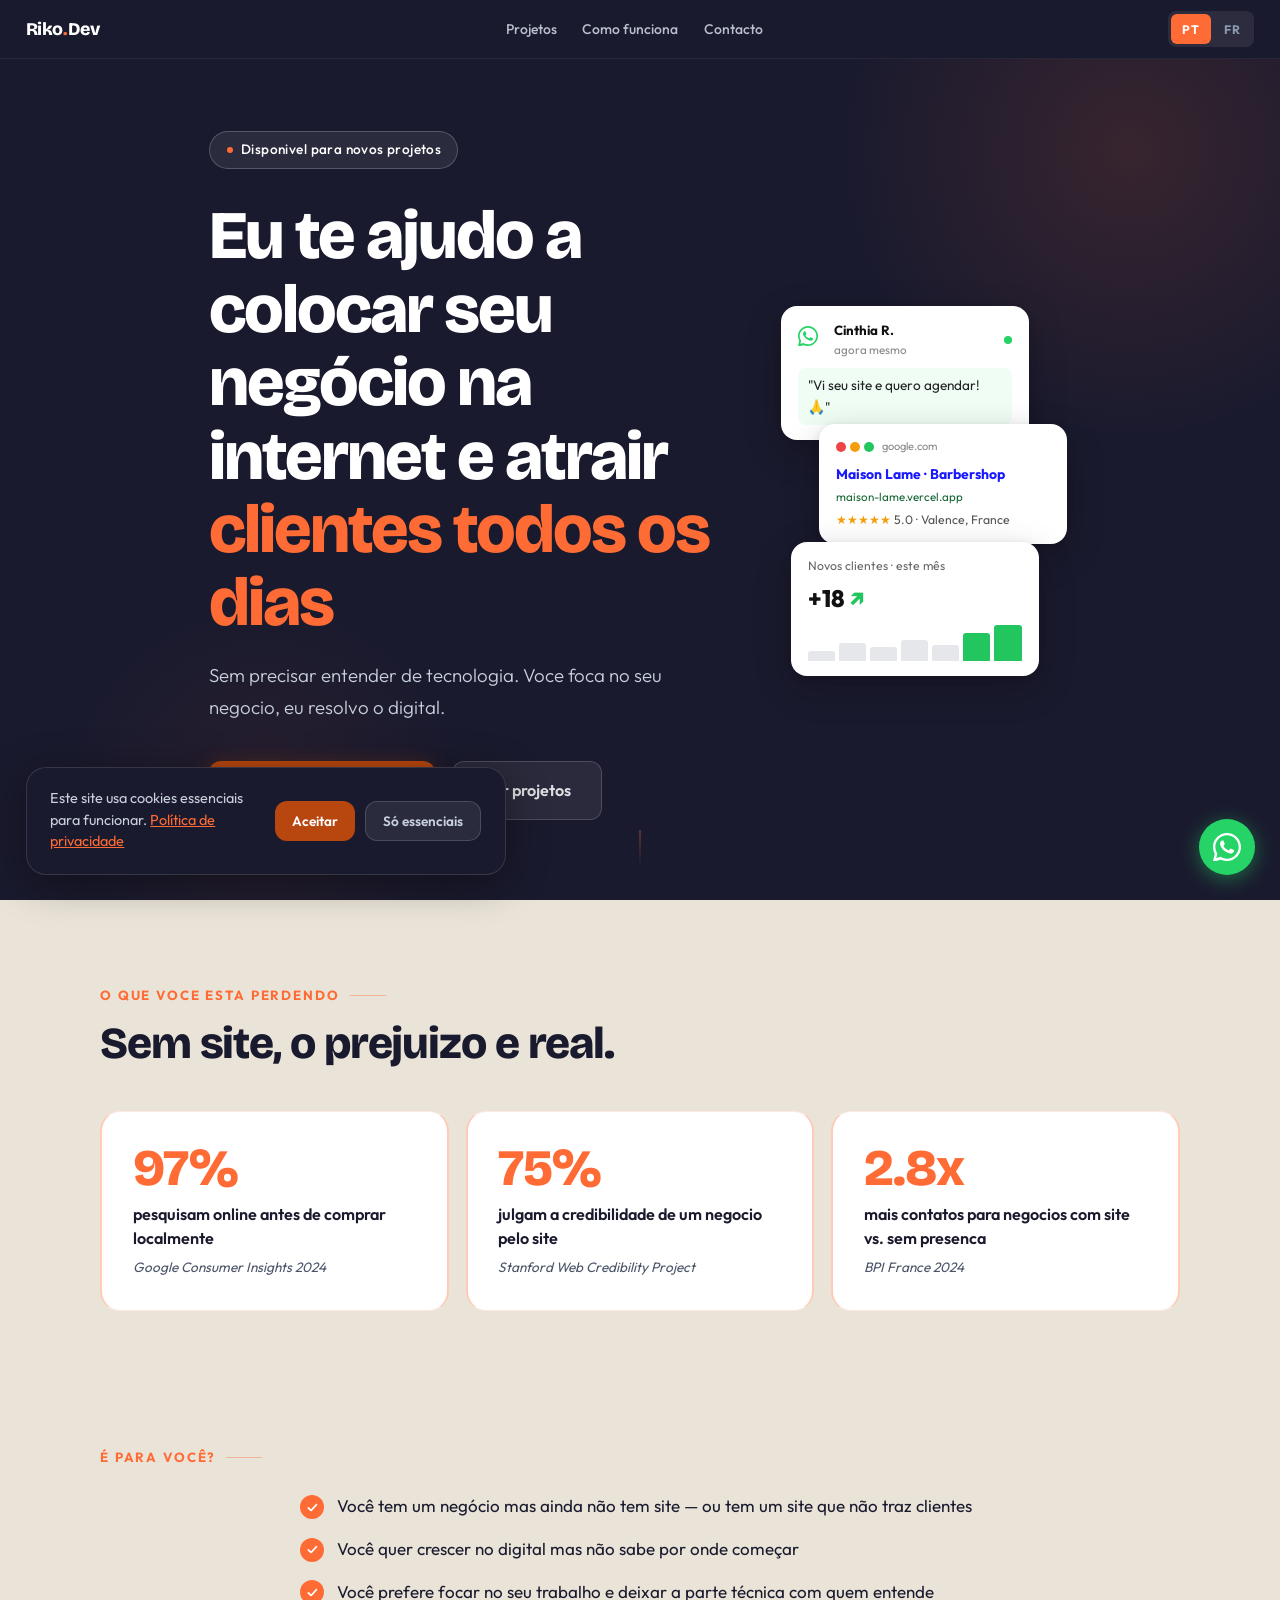
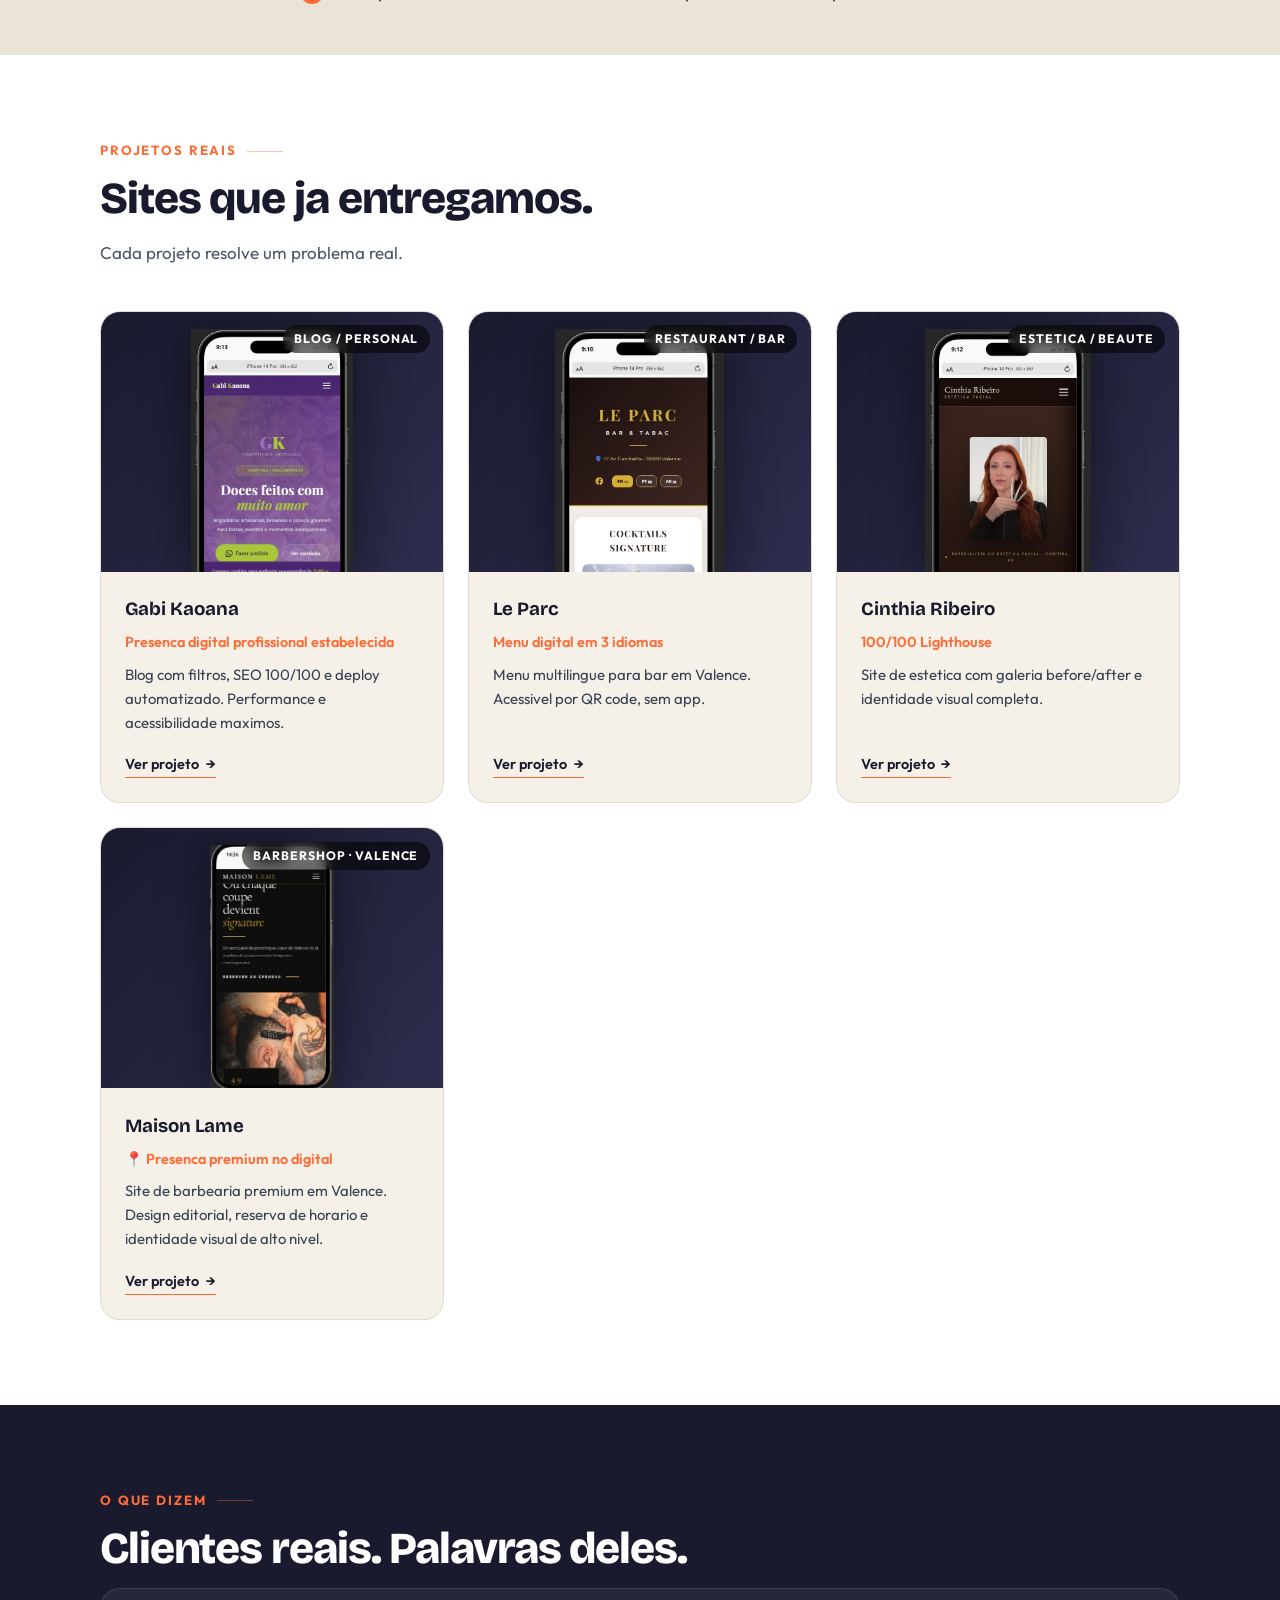
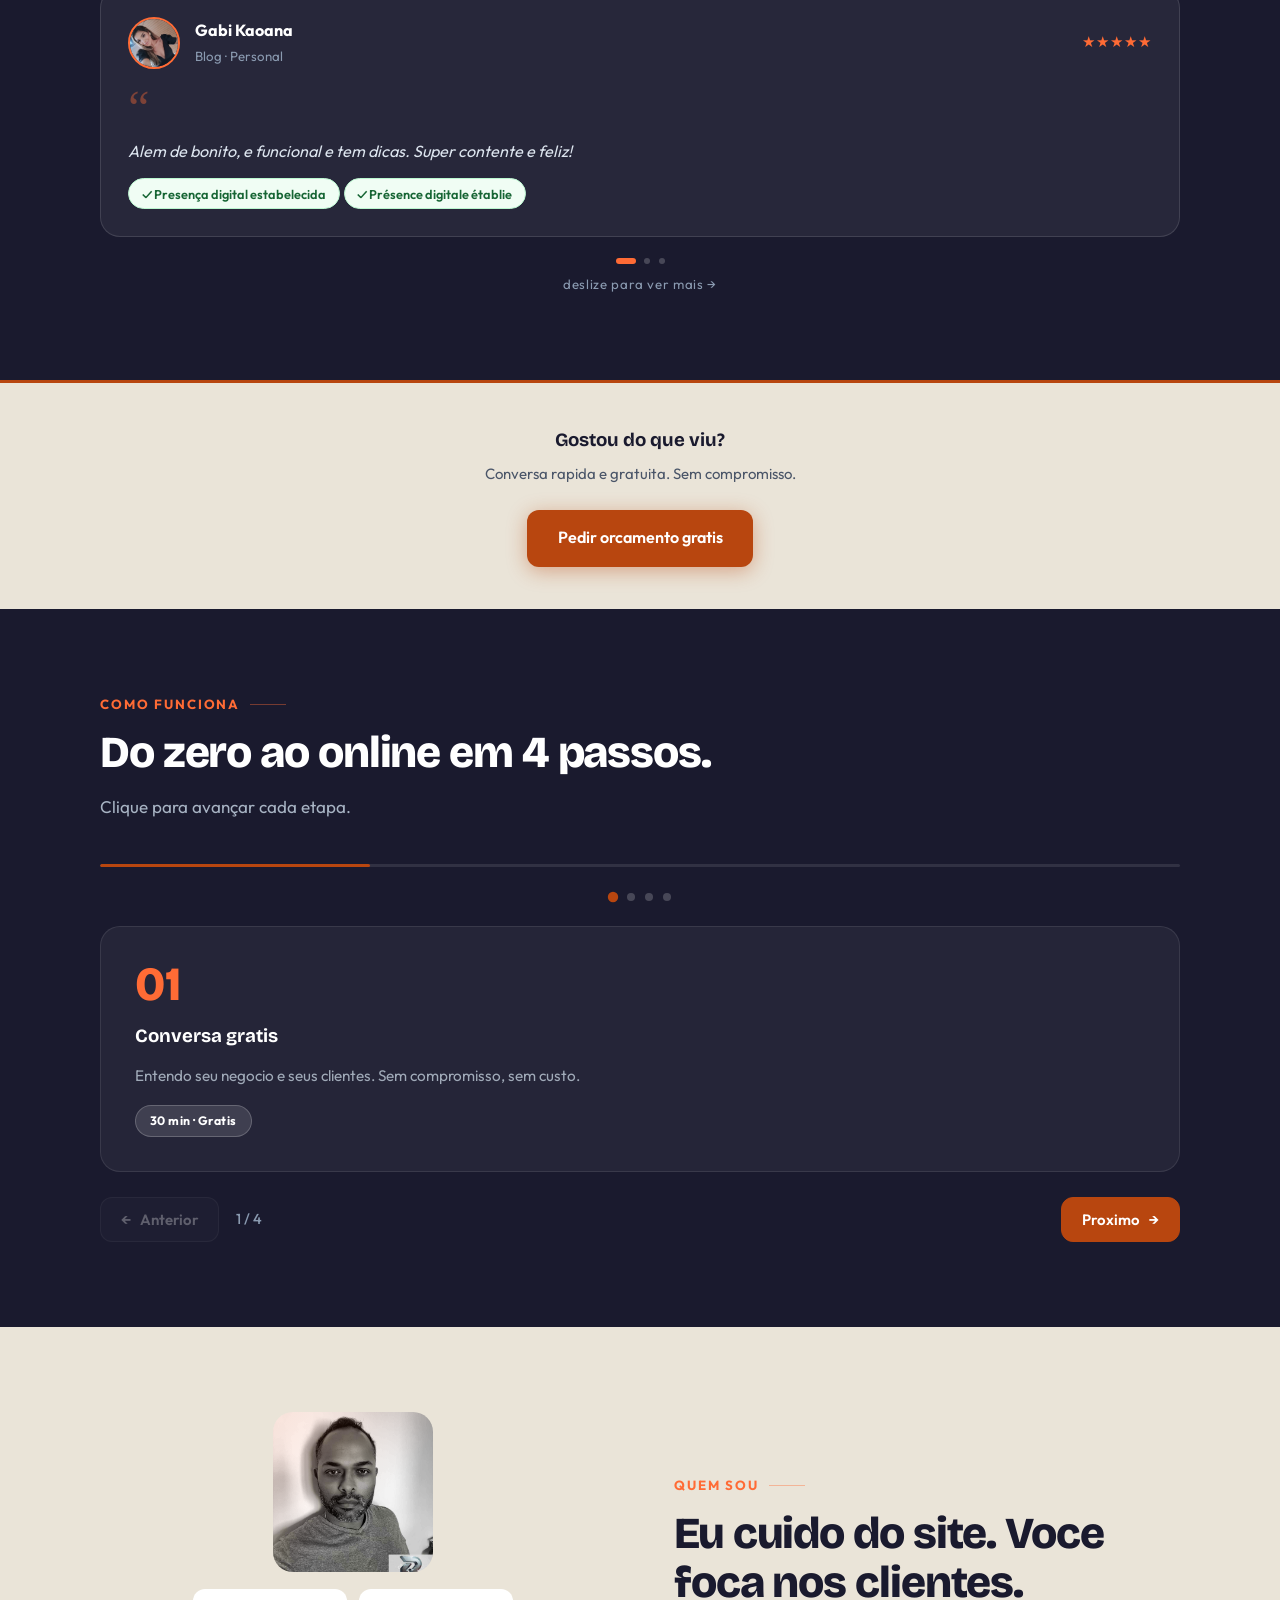
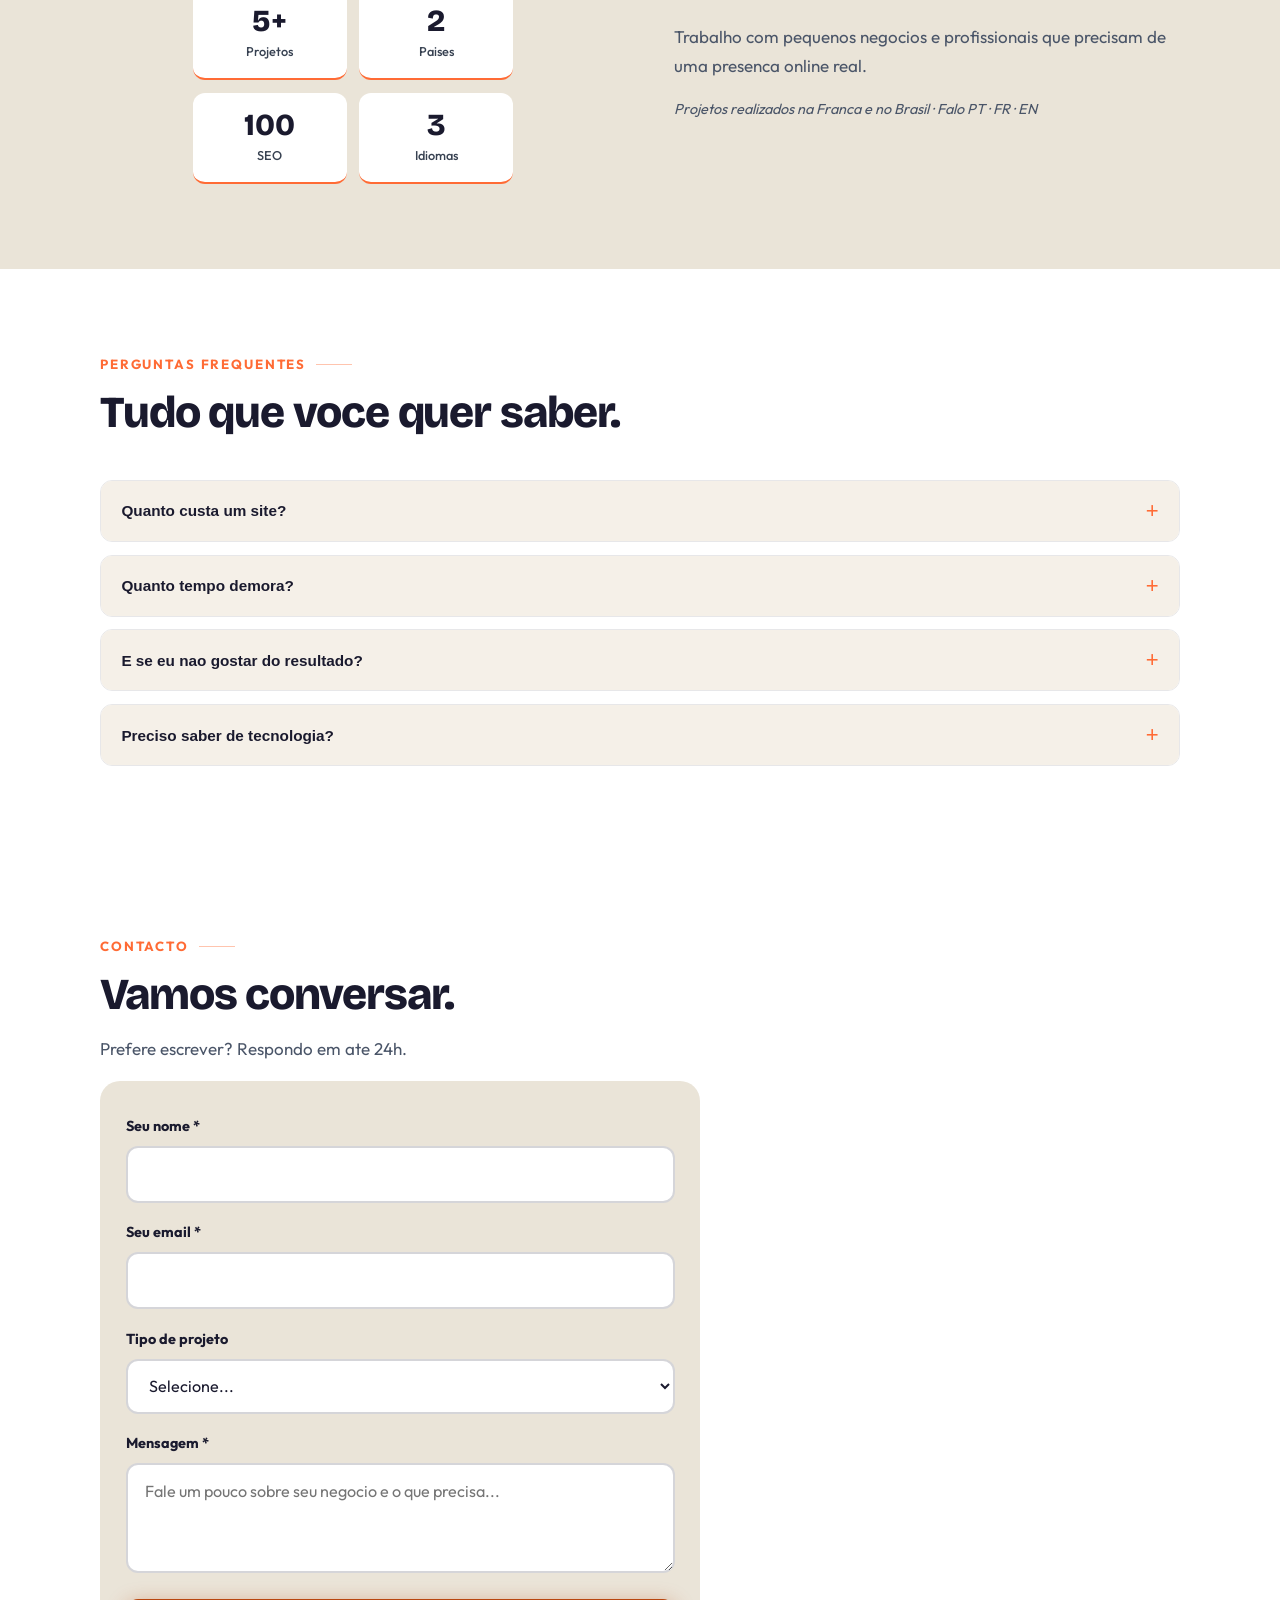
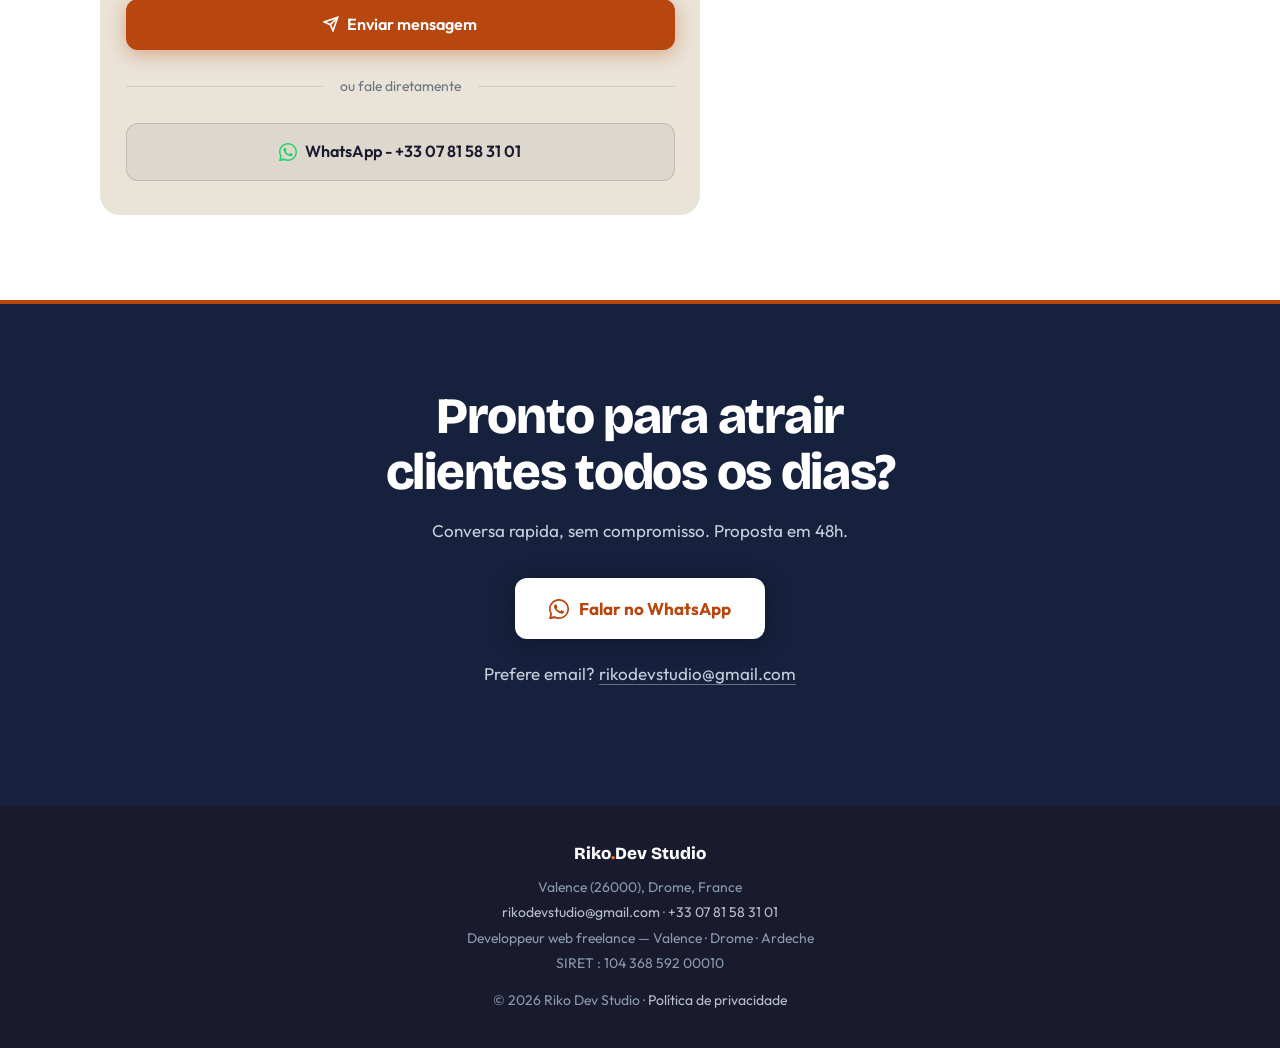
==== commit 9ecb333b: "feat: adiciona SIRET no rodapé Adiciona número SIRET (104 368 592 00010) no footer conforme exigênci" ====
--- a/index.html
+++ b/index.html
@@ -634,7 +634,8 @@
       Valence (26000), Drome, France<br>
       <a href="mailto:rikodevstudio@gmail.com">rikodevstudio@gmail.com</a> &middot;
       <a href="https://wa.me/33781583101">+33 07 81 58 31 01</a><br>
-      Developpeur web freelance &mdash; Valence &middot; Drome &middot; Ardeche
+      Developpeur web freelance &mdash; Valence &middot; Drome &middot; Ardeche<br>
+      SIRET&nbsp;: 104 368 592 00010
     </p>
     <p class="footer-text" style="margin-top:.75rem">
       &copy; 2026 Riko Dev Studio &middot;
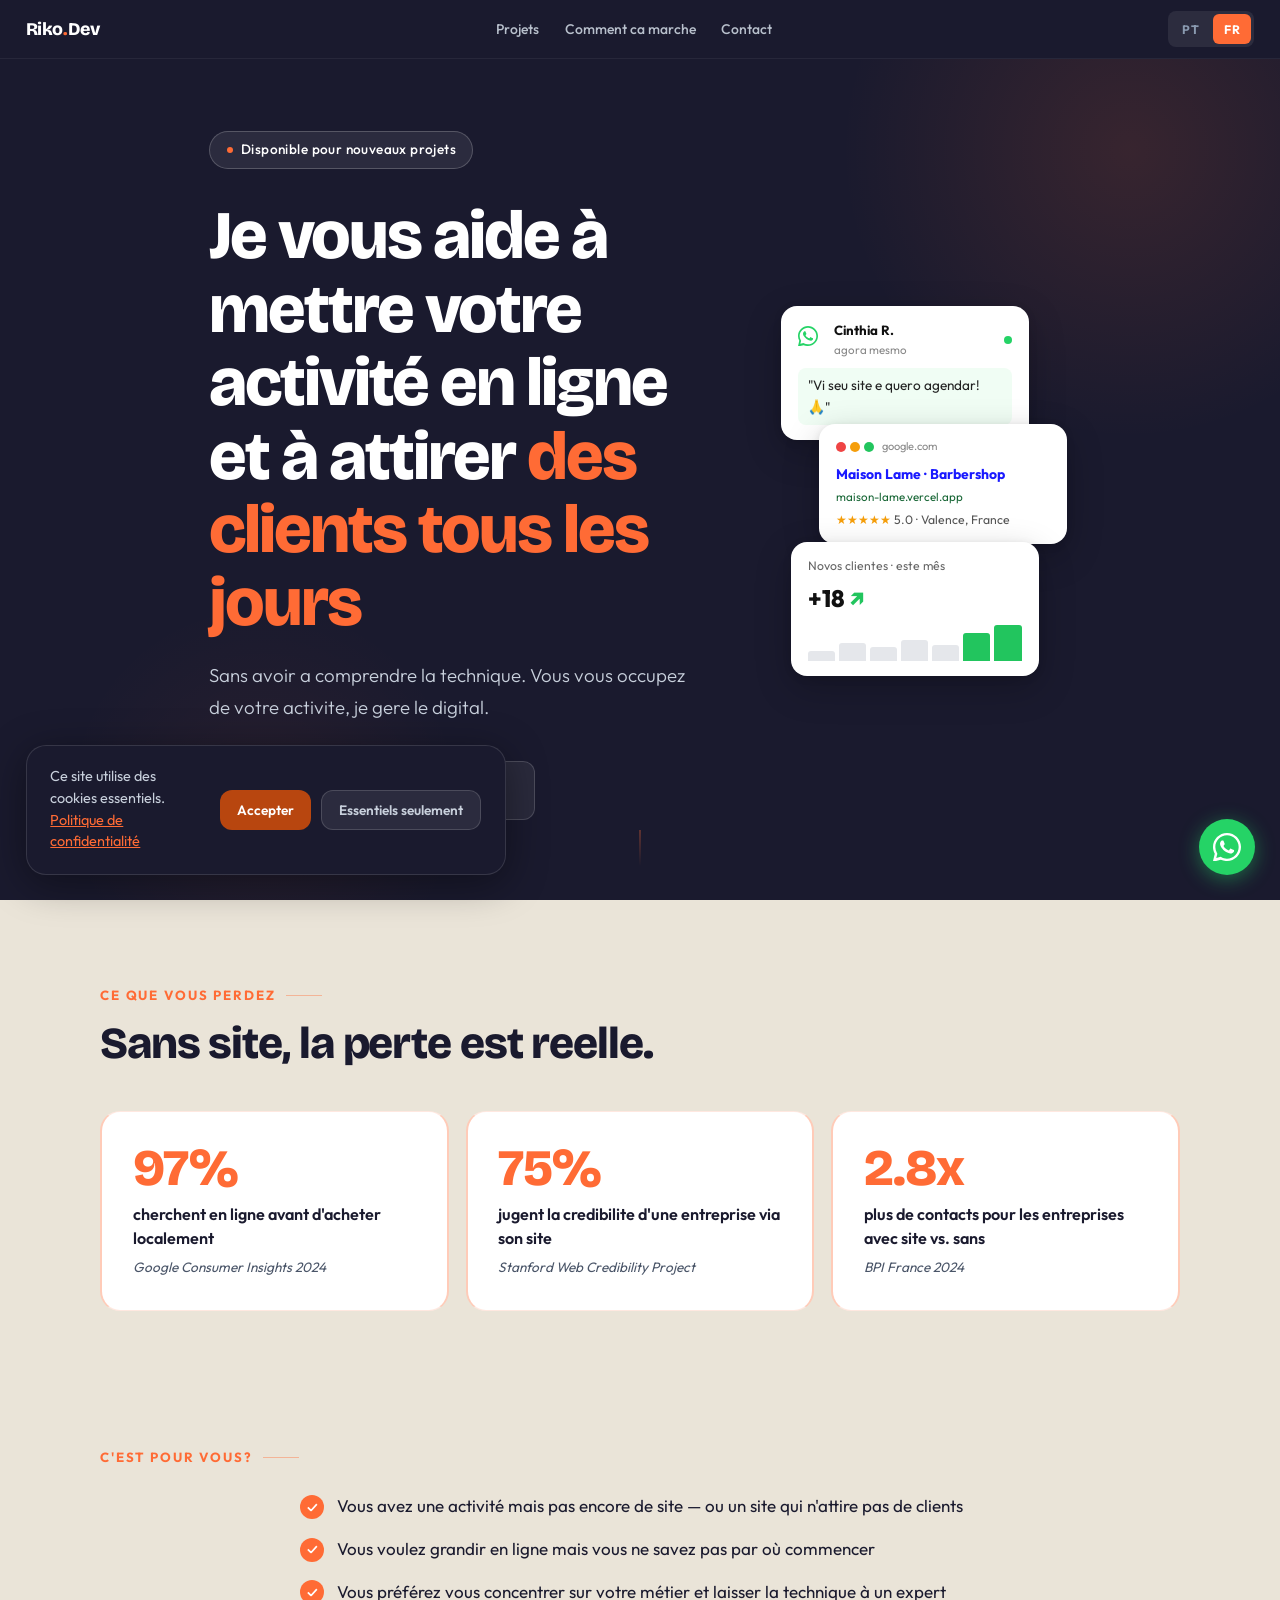
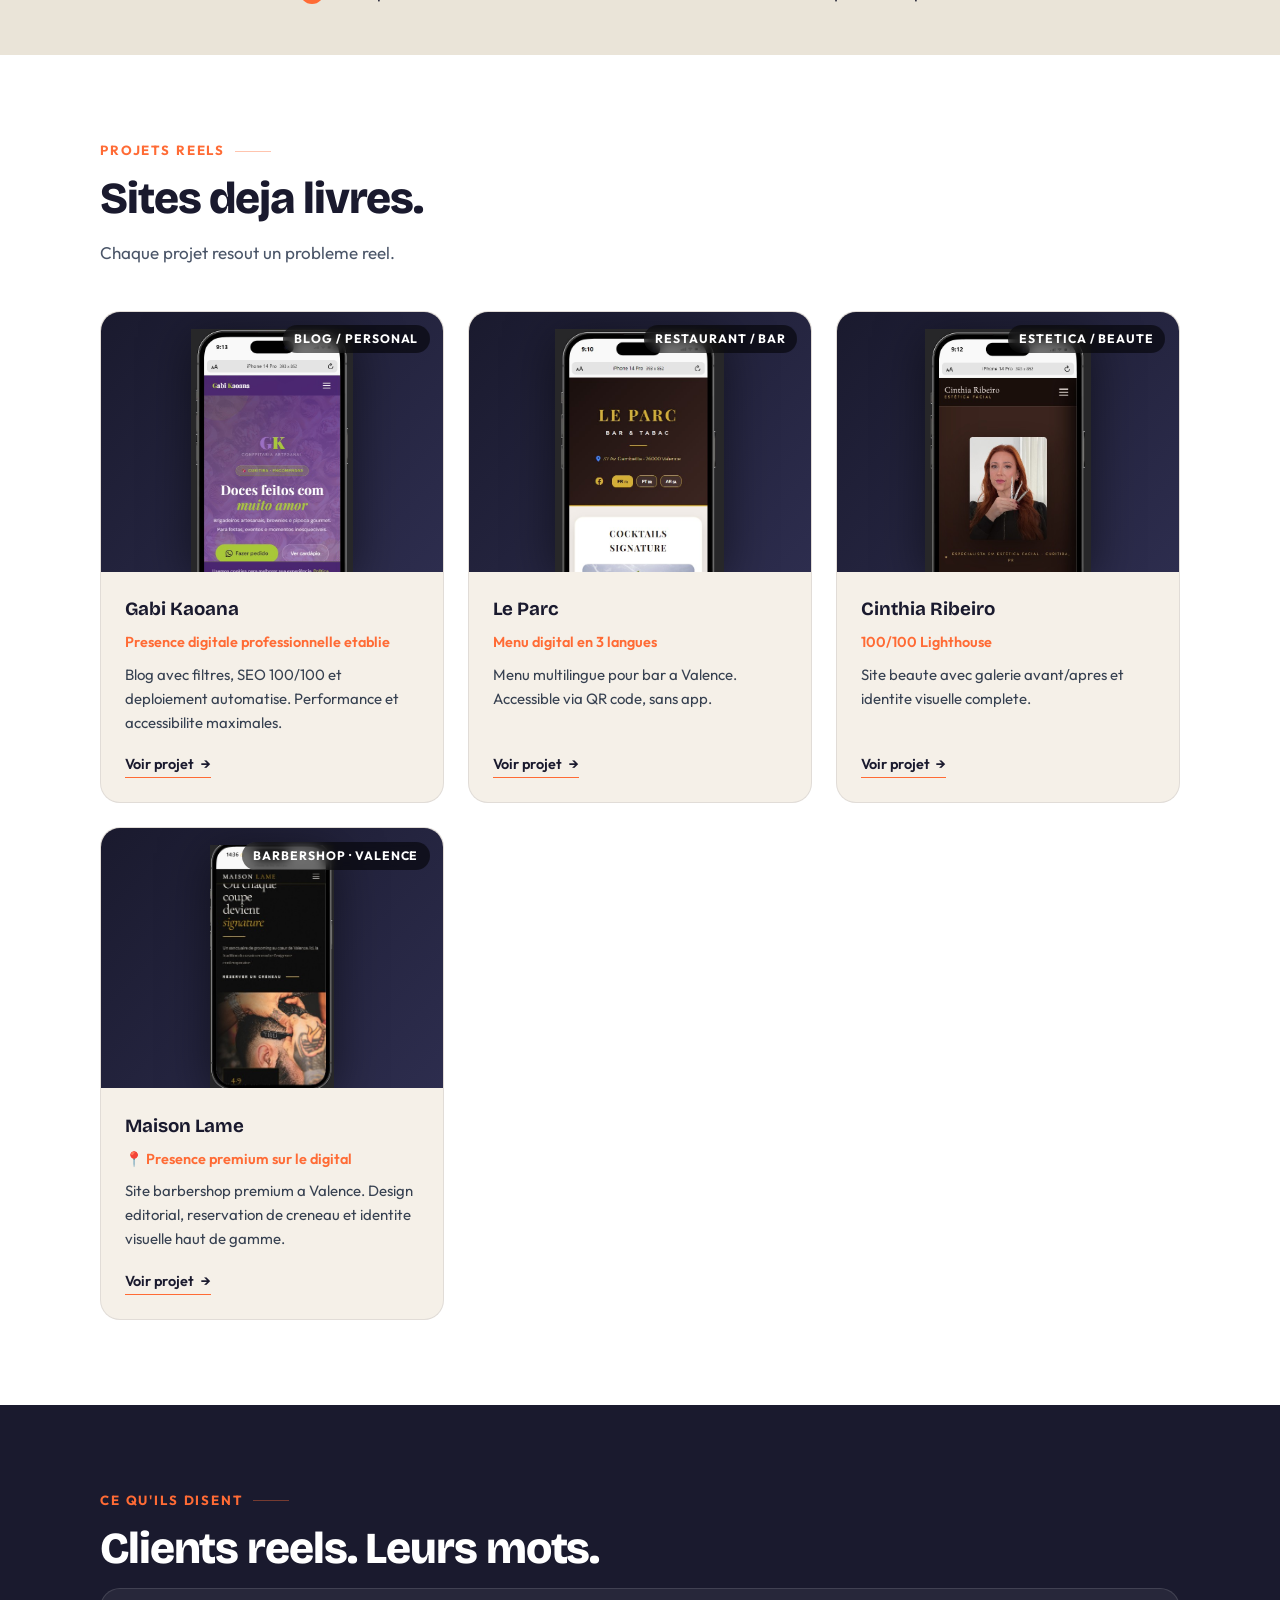
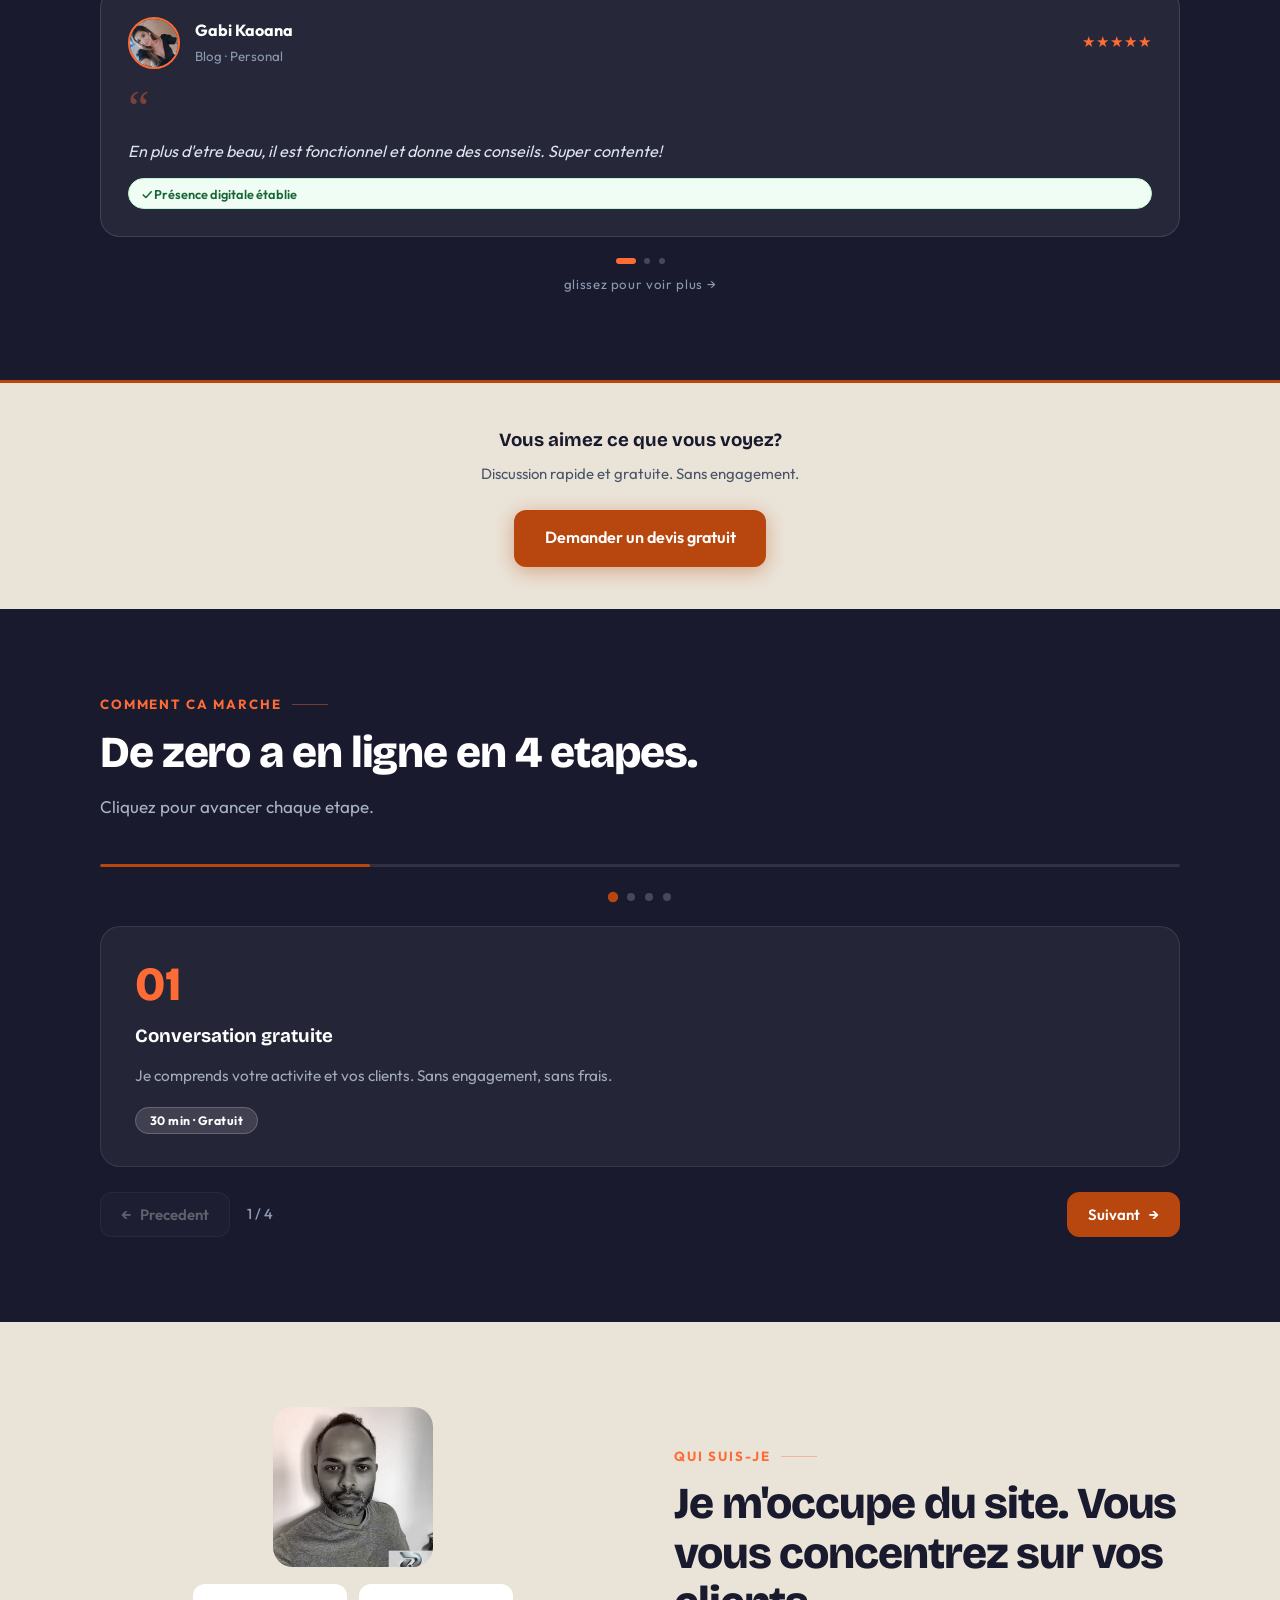
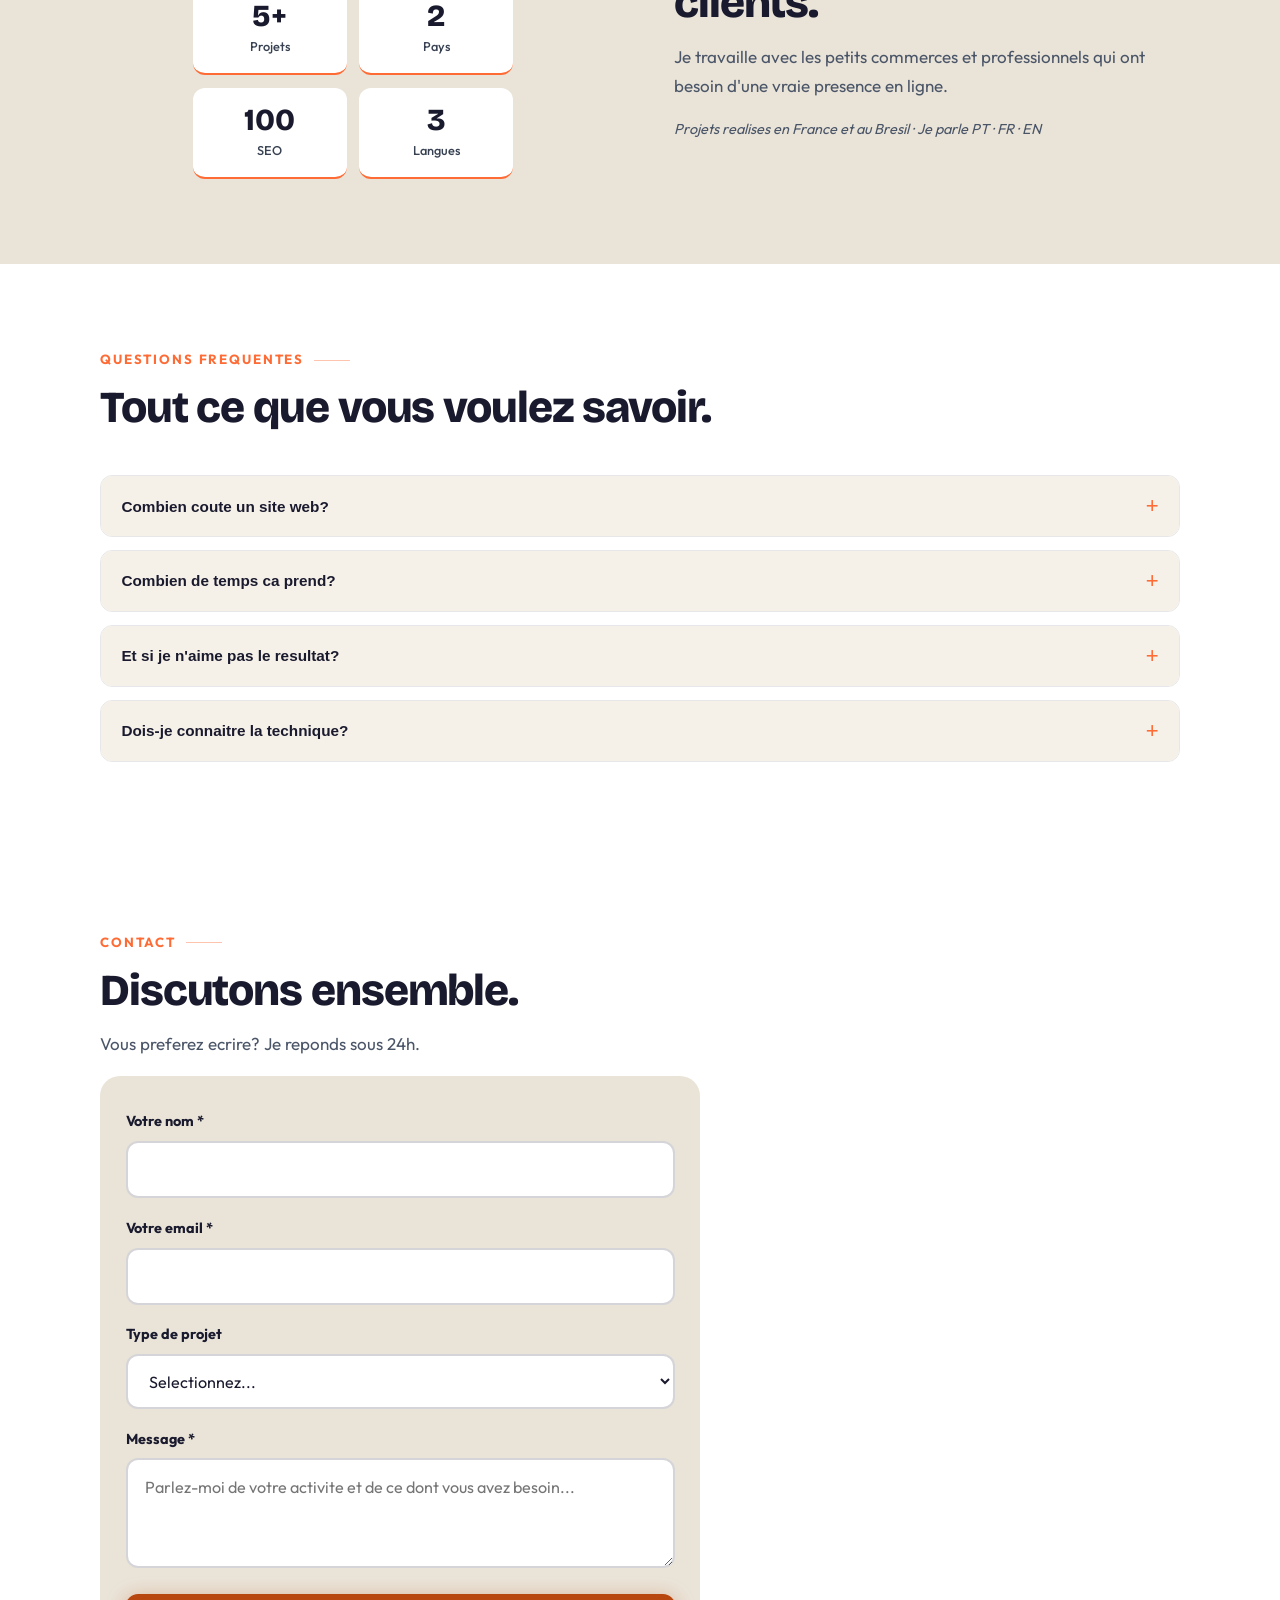
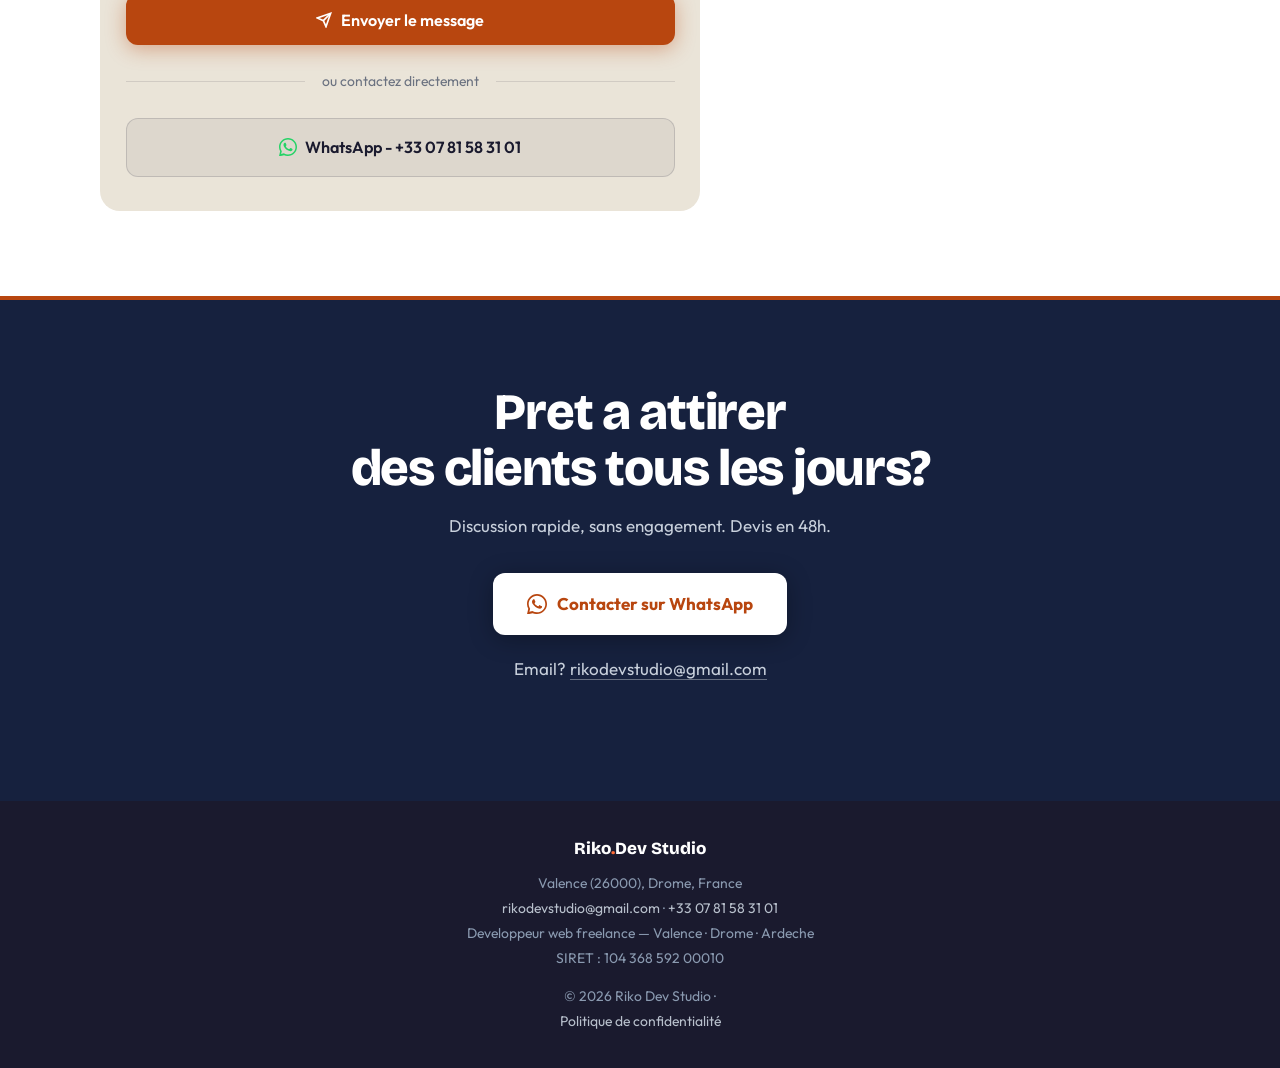
==== commit 900f97d9: "feat: idioma padrão muda para francês (FR) - Página abre em FR por padrão em vez de PT - Mantém pref" ====
--- a/index.html
+++ b/index.html
@@ -1,5 +1,5 @@
 <!DOCTYPE html>
-<html lang="pt" dir="ltr">
+<html lang="fr" dir="ltr">
 <head>
   <meta charset="UTF-8" />
   <meta name="viewport" content="width=device-width, initial-scale=1.0" />
@@ -59,8 +59,8 @@
   </nav>
   <div class="topbar-right">
     <div class="lang-sw" role="group">
-      <button class="lb active" onclick="setLang('pt')">PT</button>
-      <button class="lb" onclick="setLang('fr')">FR</button>
+      <button class="lb" onclick="setLang('pt')">PT</button>
+      <button class="lb active" onclick="setLang('fr')">FR</button>
     </div>
   </div>
 </header>
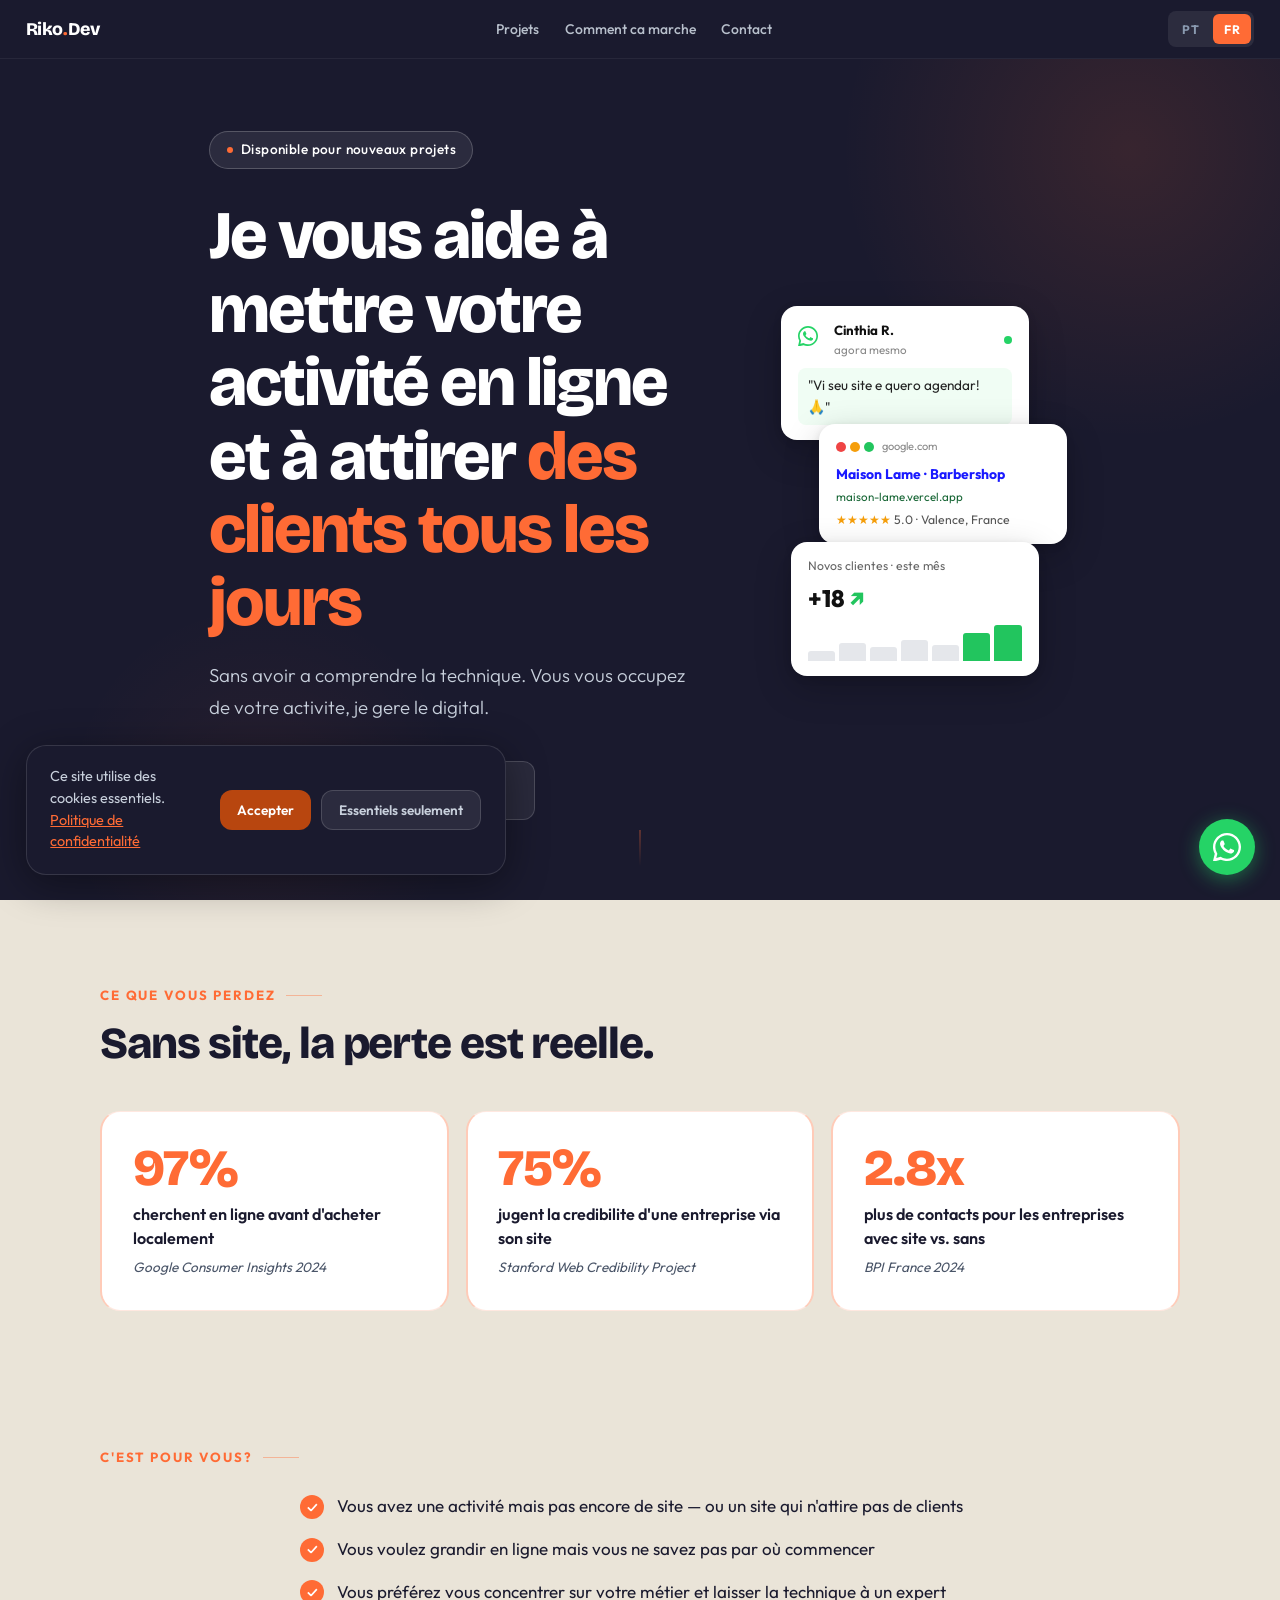
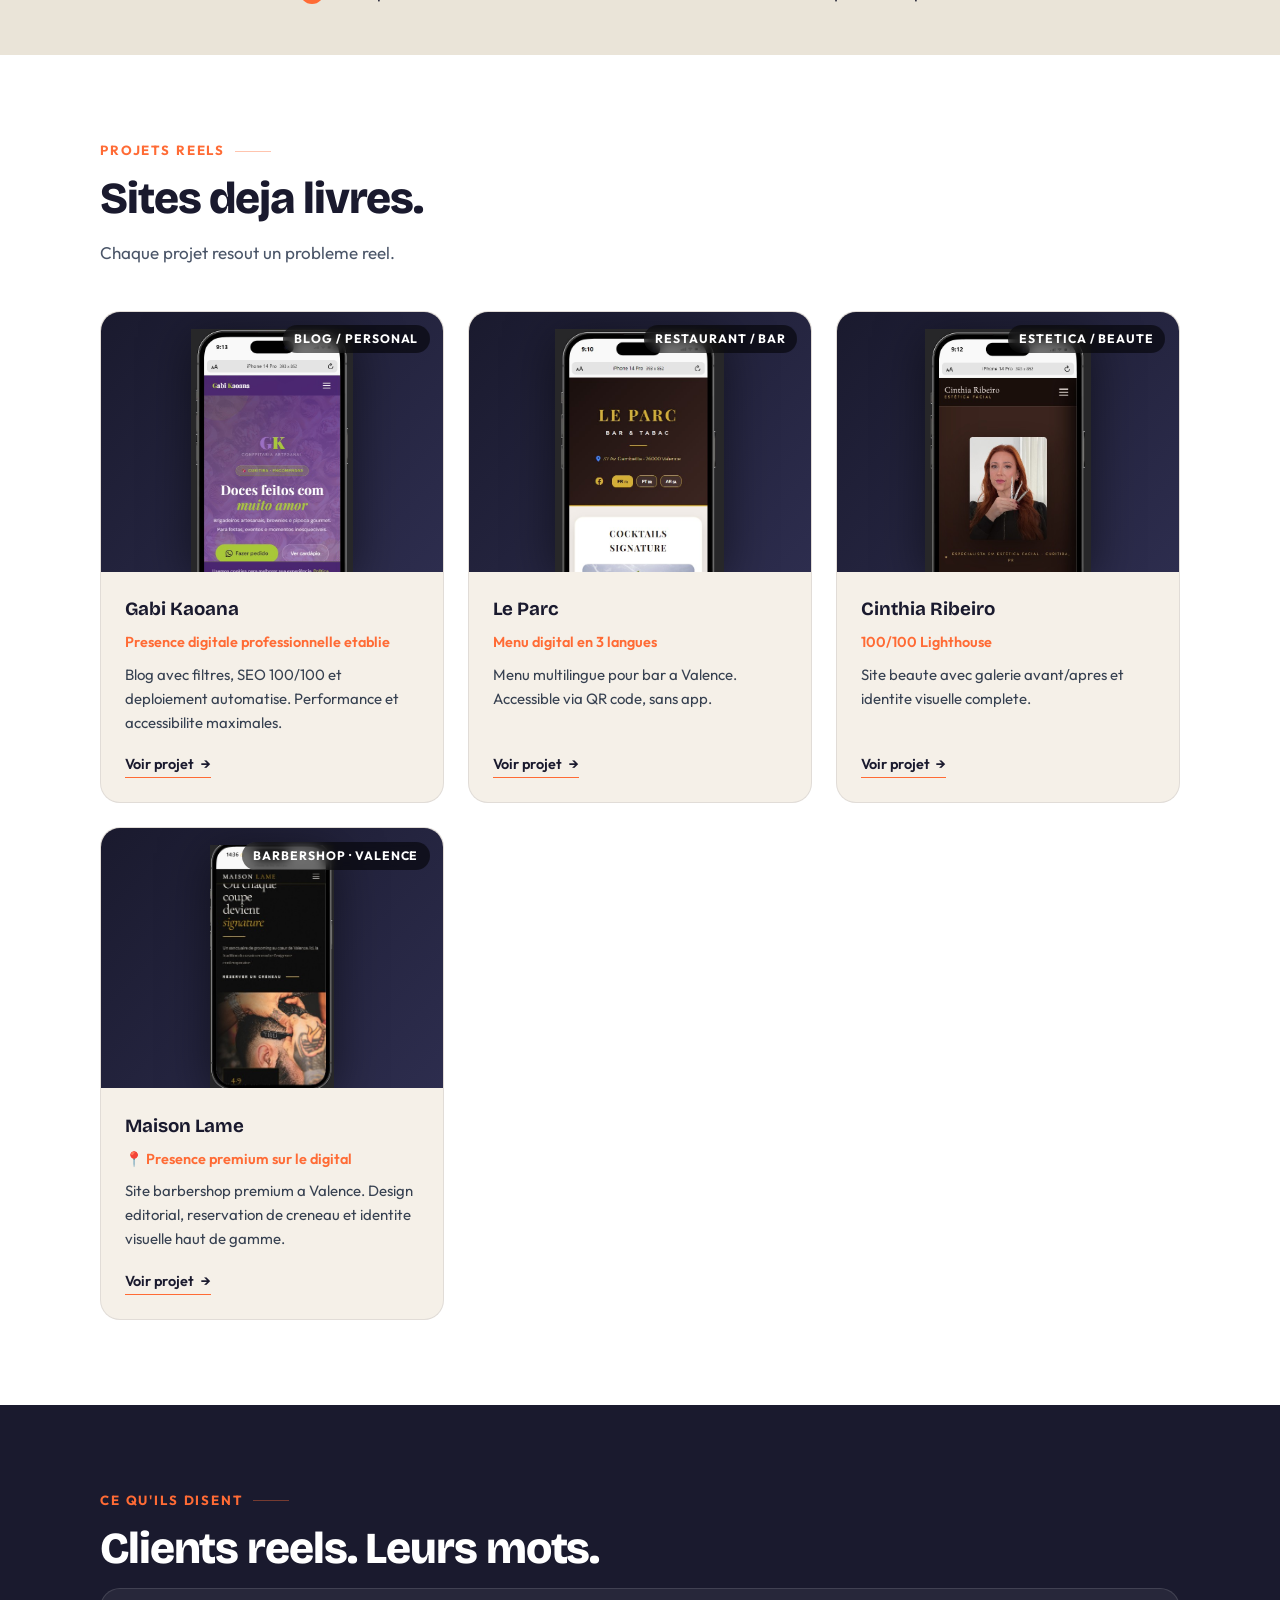
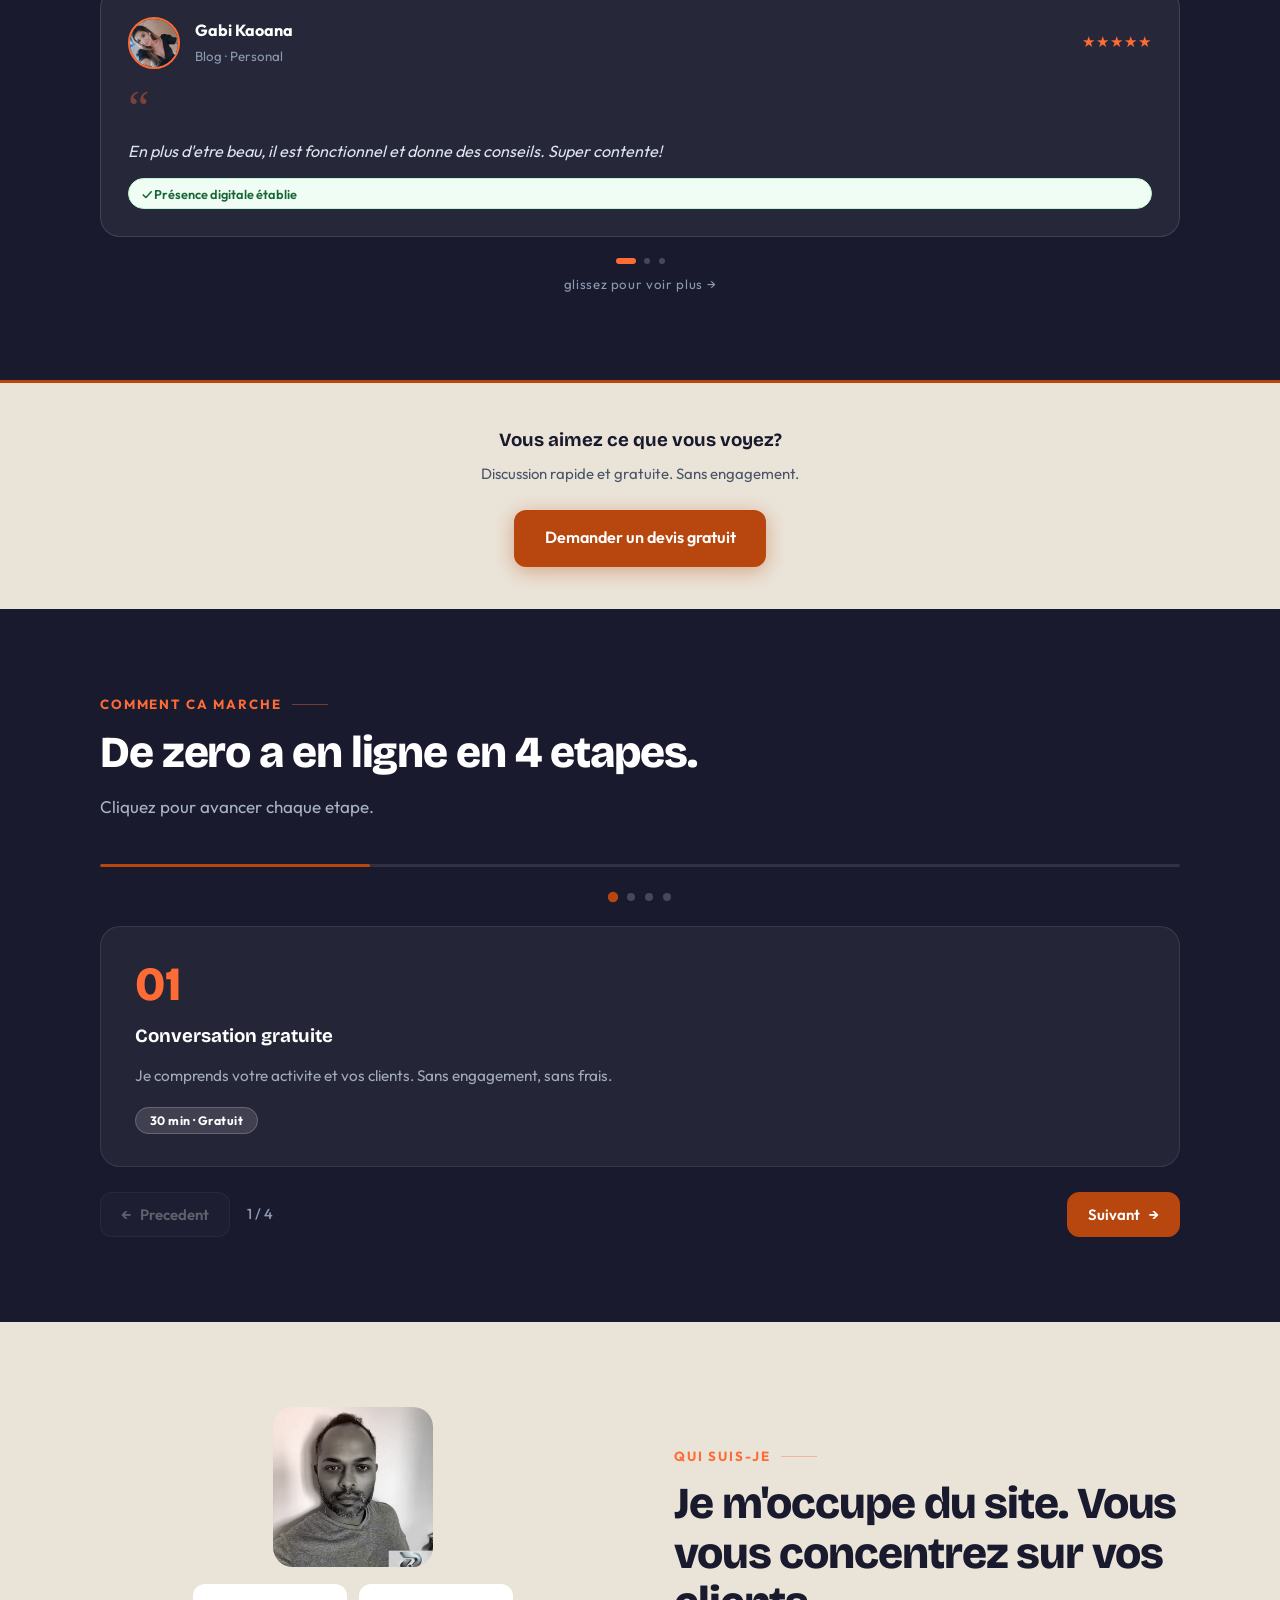
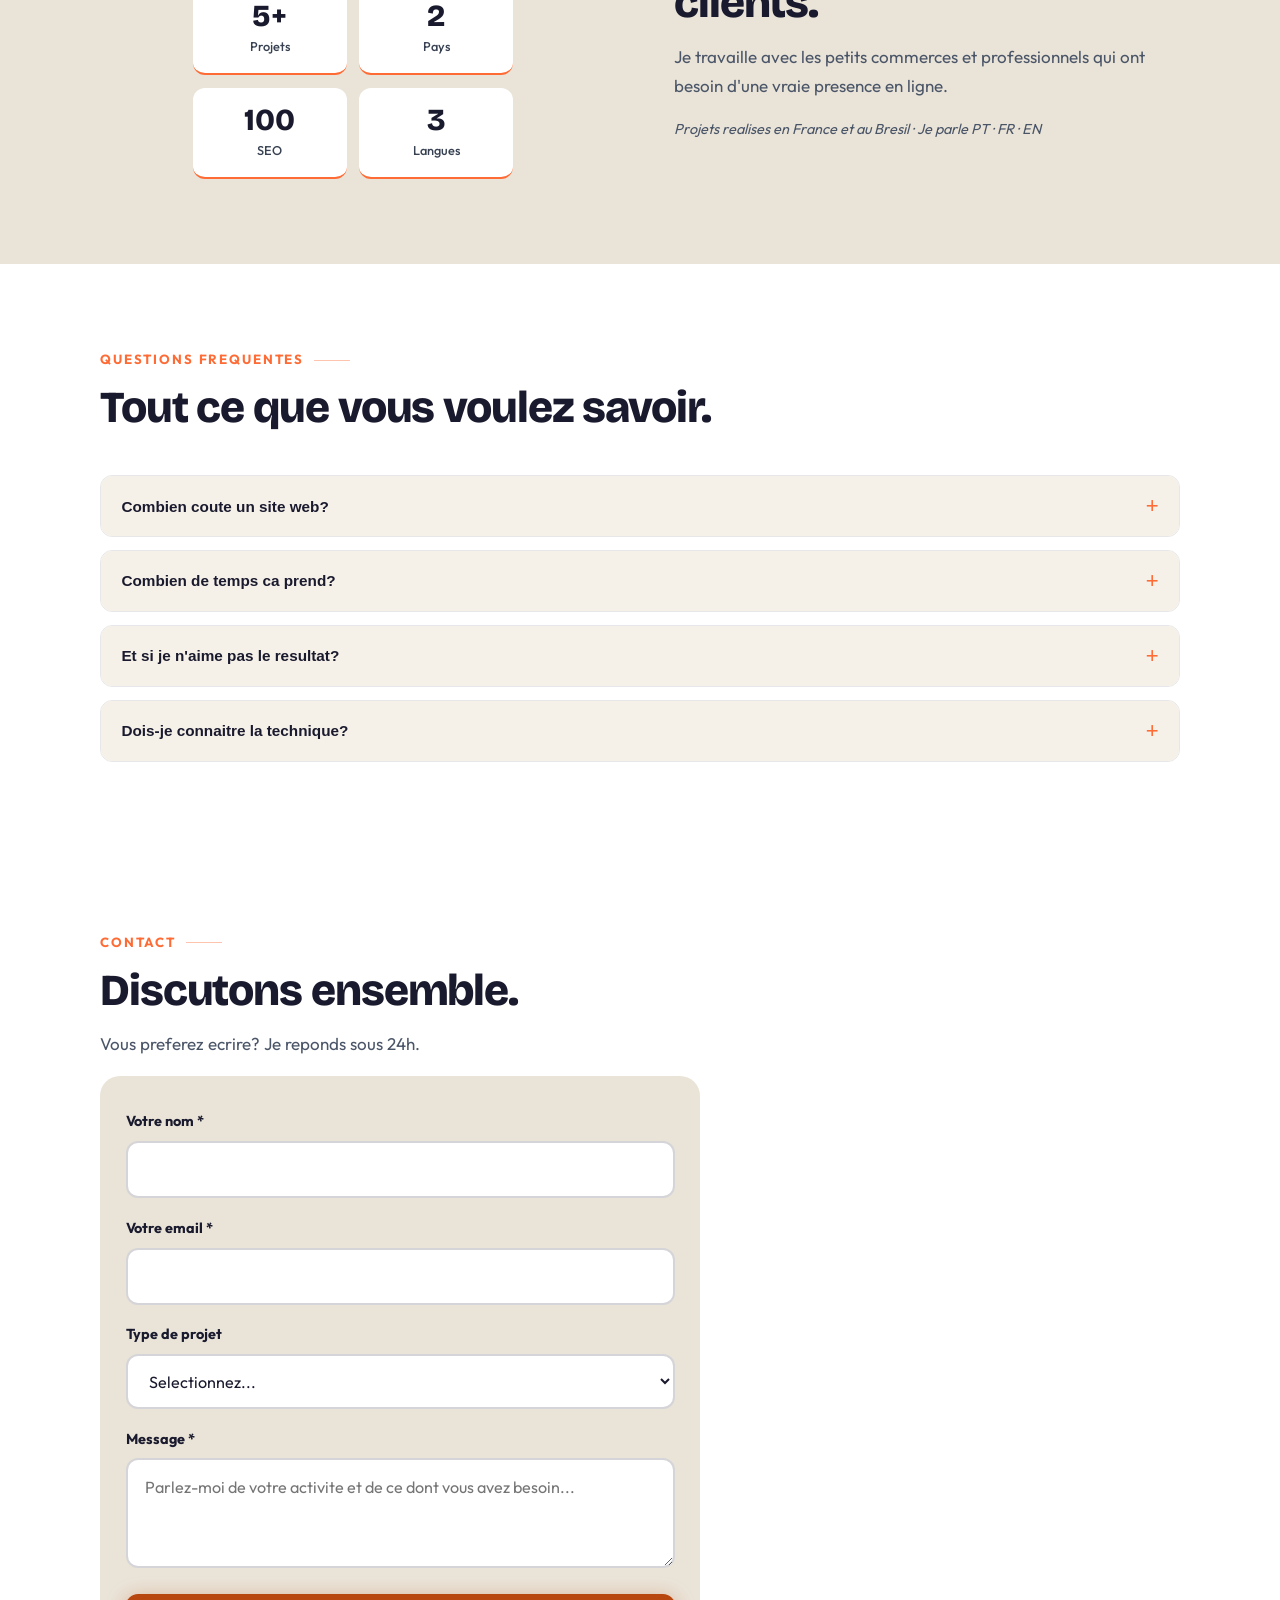
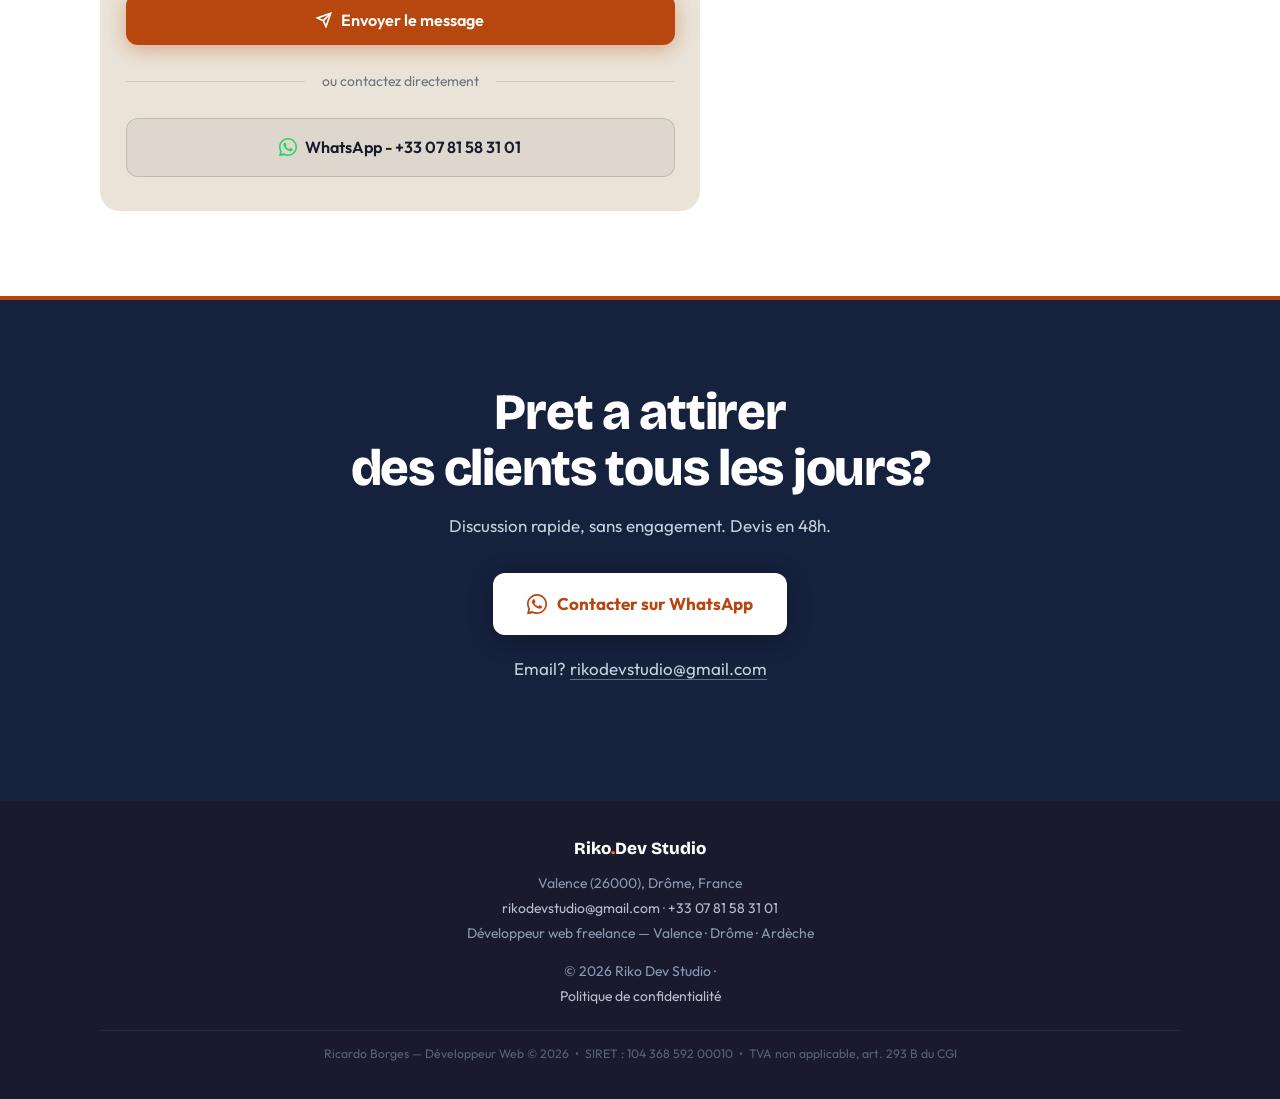
==== commit 4eaf2fcd: "Adiciona linha legal ao rodapé com nome, SIRET e menção TVA Ricardo Borges — Développeur Web © 2026 " ====
--- a/index.html
+++ b/index.html
@@ -631,16 +631,20 @@
   <div class="container">
     <div class="footer-brand">Riko<span style="color:var(--orange)">.</span>Dev Studio</div>
     <p class="footer-text">
-      Valence (26000), Drome, France<br>
+      Valence (26000), Dr&ocirc;me, France<br>
       <a href="mailto:rikodevstudio@gmail.com">rikodevstudio@gmail.com</a> &middot;
       <a href="https://wa.me/33781583101">+33 07 81 58 31 01</a><br>
-      Developpeur web freelance &mdash; Valence &middot; Drome &middot; Ardeche<br>
-      SIRET&nbsp;: 104 368 592 00010
+      D&eacute;veloppeur web freelance &mdash; Valence &middot; Dr&ocirc;me &middot; Ard&egrave;che
     </p>
     <p class="footer-text" style="margin-top:.75rem">
       &copy; 2026 Riko Dev Studio &middot;
-      <a href="privacidade.html" data-lang="pt">Política de privacidade</a>
-      <a href="privacidade.html" data-lang="fr">Politique de confidentialité</a>
+      <a href="privacidade.html" data-lang="pt">Pol&iacute;tica de privacidade</a>
+      <a href="privacidade.html" data-lang="fr">Politique de confidentialit&eacute;</a>
+    </p>
+    <p class="footer-legal">
+      Ricardo Borges &mdash; D&eacute;veloppeur Web &copy; 2026
+      &nbsp;&bull;&nbsp; SIRET&nbsp;: 104&nbsp;368&nbsp;592&nbsp;00010
+      &nbsp;&bull;&nbsp; TVA non applicable, art.&nbsp;293&nbsp;B du CGI
     </p>
   </div>
 </footer>
--- a/assets/css/style.css
+++ b/assets/css/style.css
@@ -404,6 +404,18 @@
 .footer-brand { font-family: 'Bricolage Grotesque', sans-serif; font-weight: 800; font-size: 1rem; color: #fff; margin-bottom: .5rem; }
 .footer-text { font-size: .82rem; color: #8a9ab0; line-height: 1.8; }
 .footer-text a { color: #b8c0cc; }
+.footer-legal {
+  font-size: .72rem;
+  color: #576475;
+  line-height: 1.7;
+  margin-top: 1.25rem;
+  padding-top: .75rem;
+  border-top: 1px solid rgba(255,255,255,.06);
+  word-break: break-word;
+}
+@media (max-width: 480px) {
+  .footer-legal { font-size: .68rem; }
+}
 
 /* ── COOKIE BANNER ── */
 .cookie-banner {
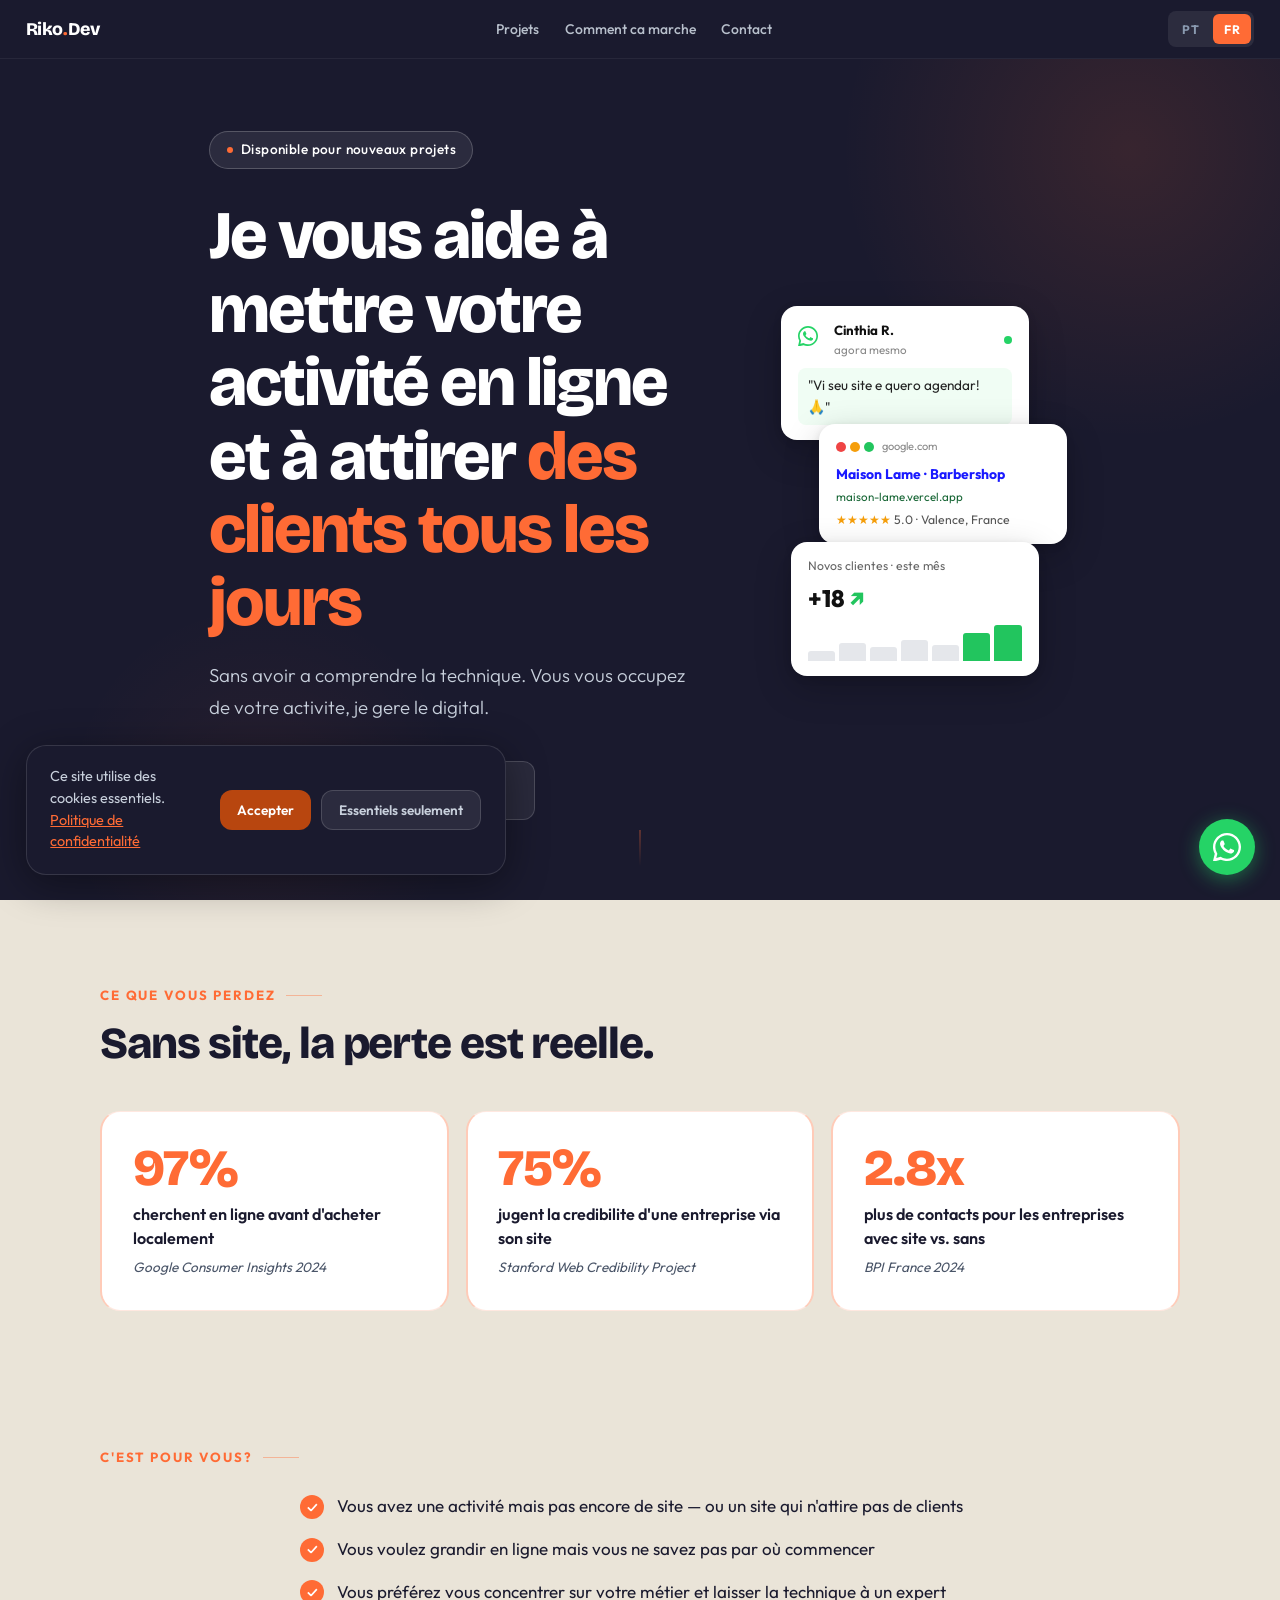
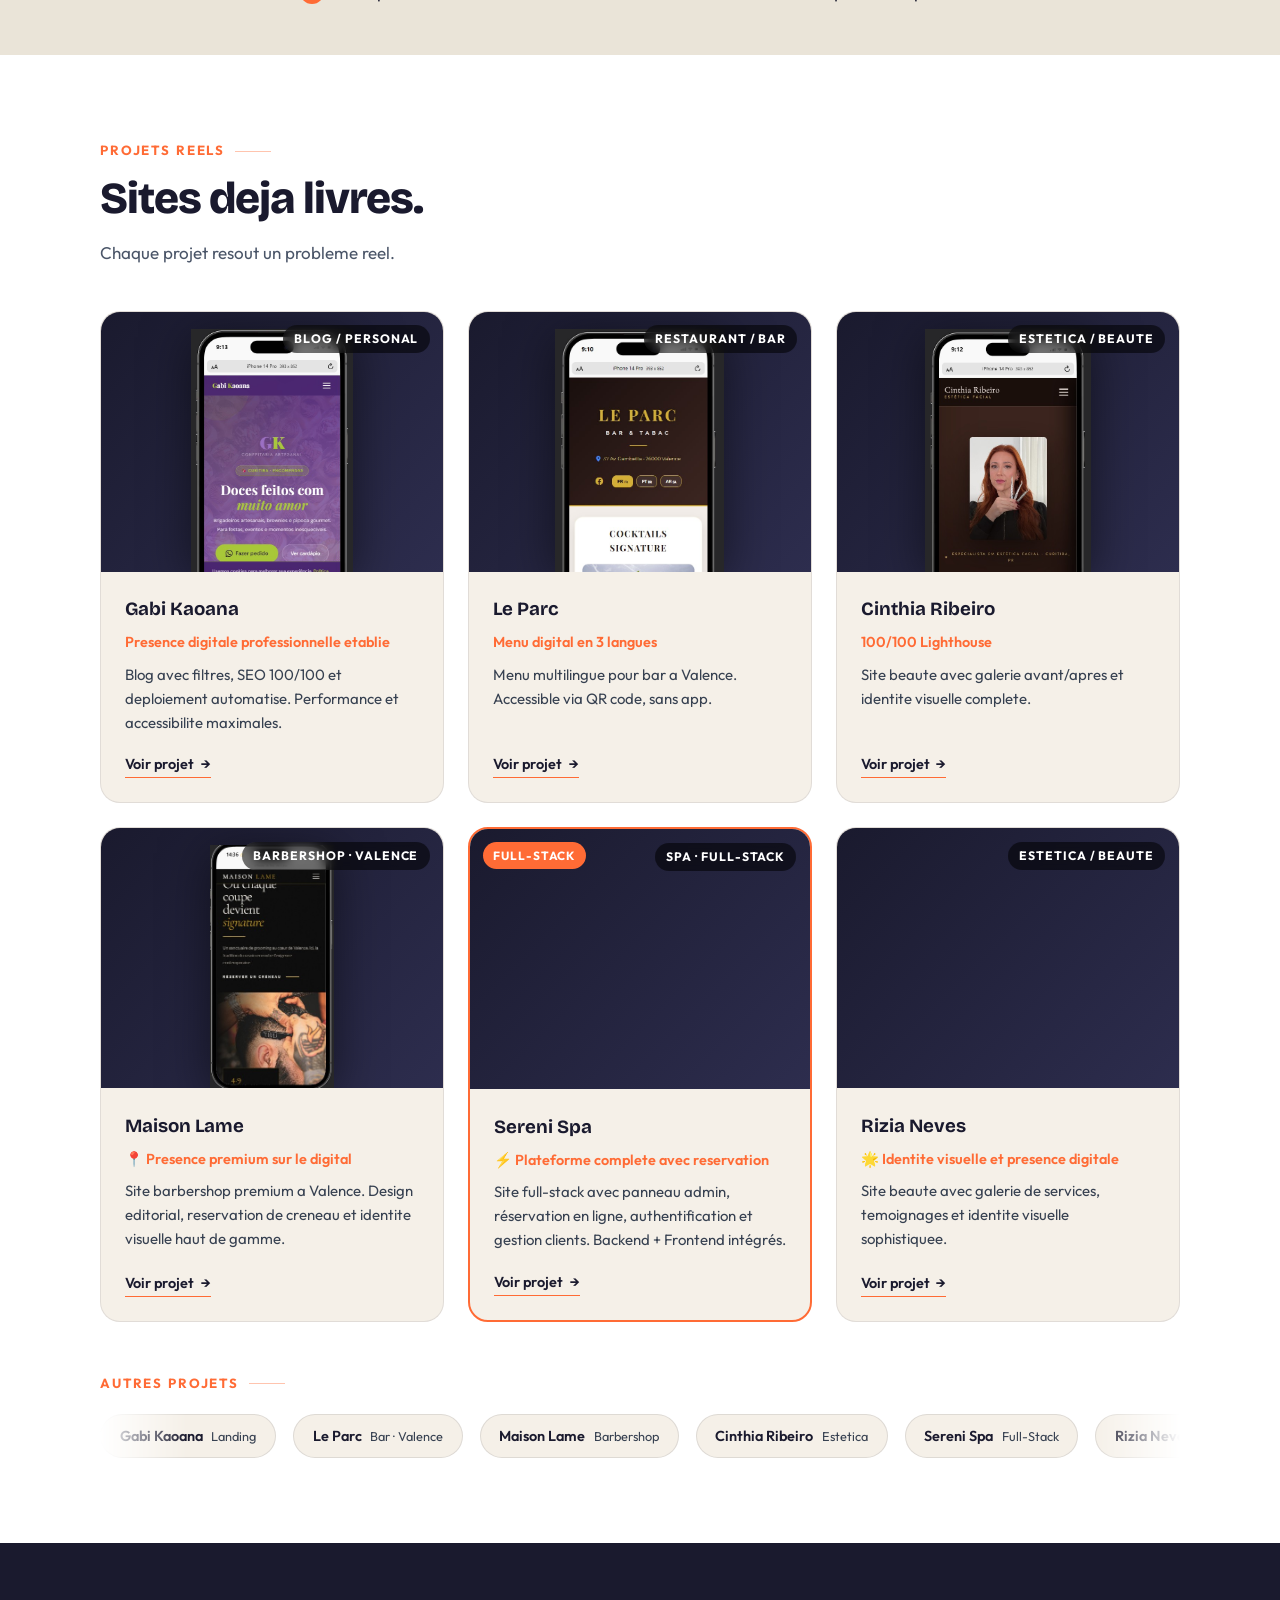
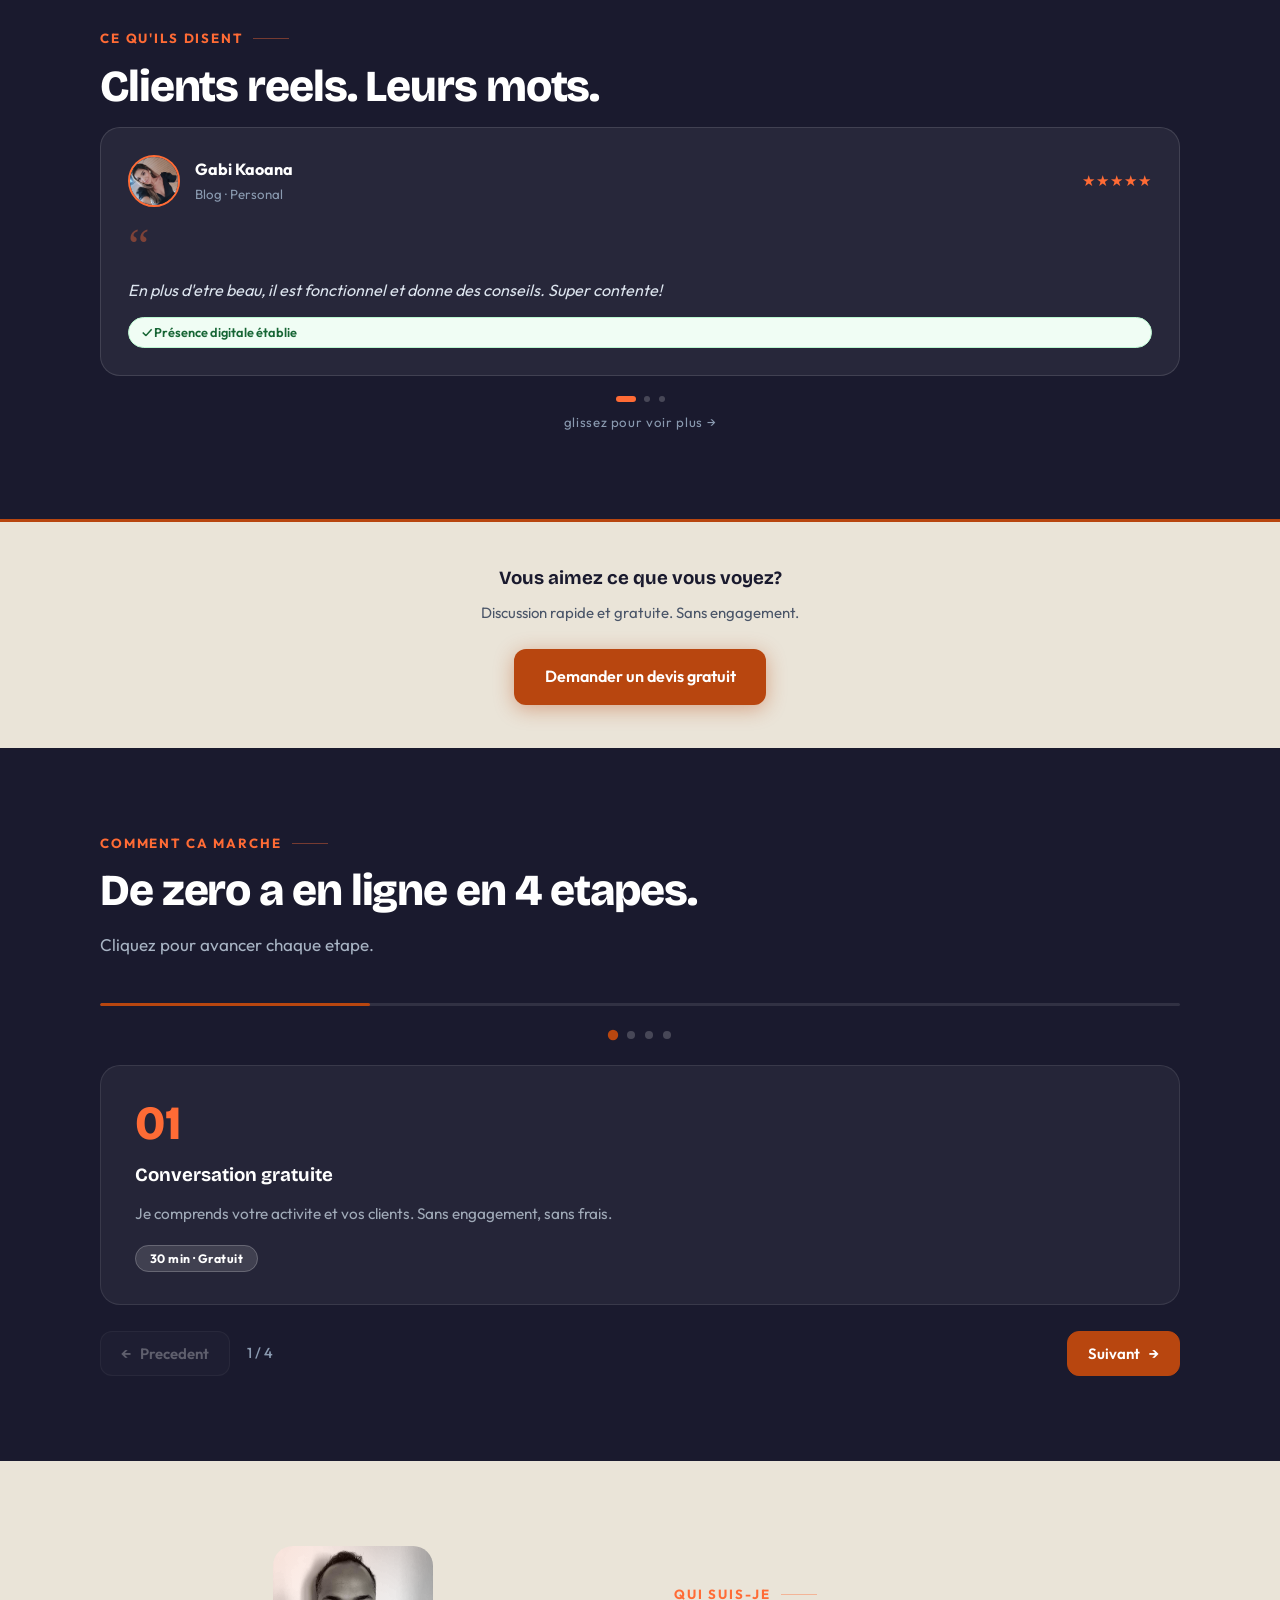
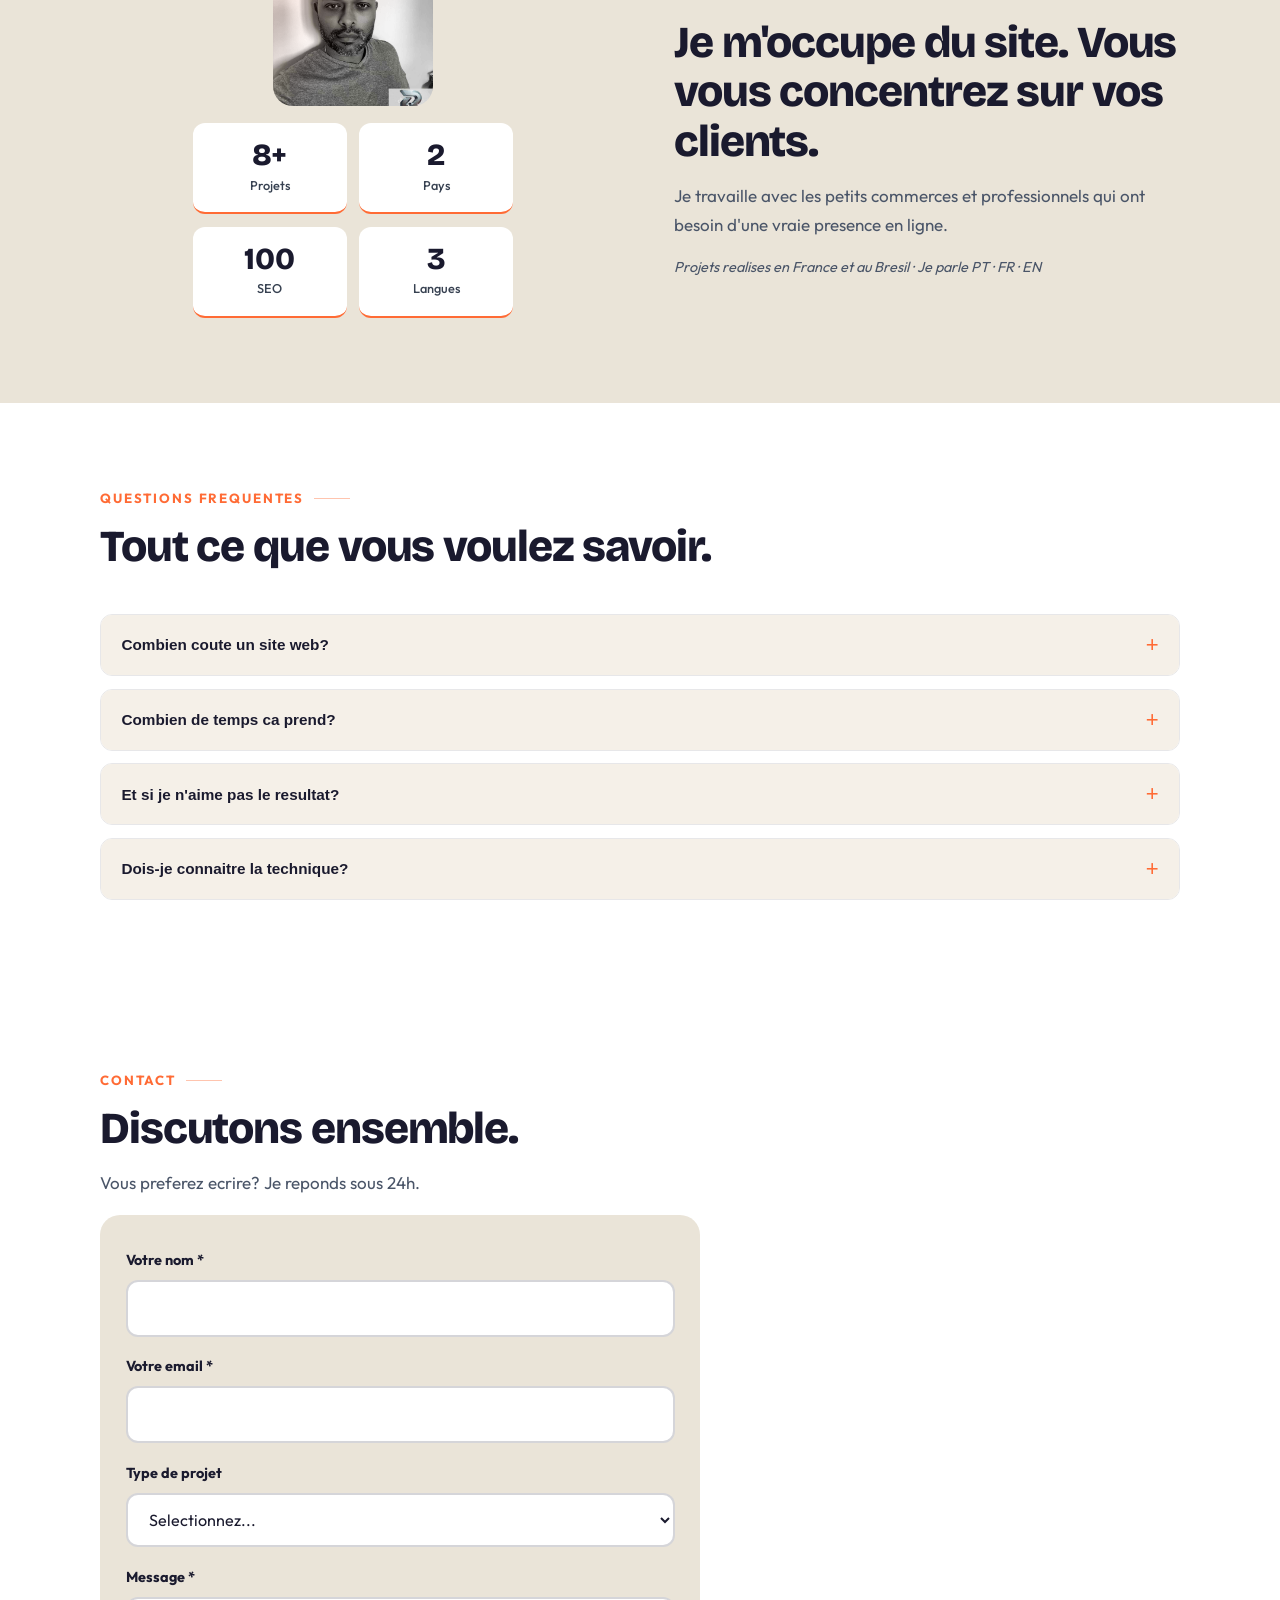
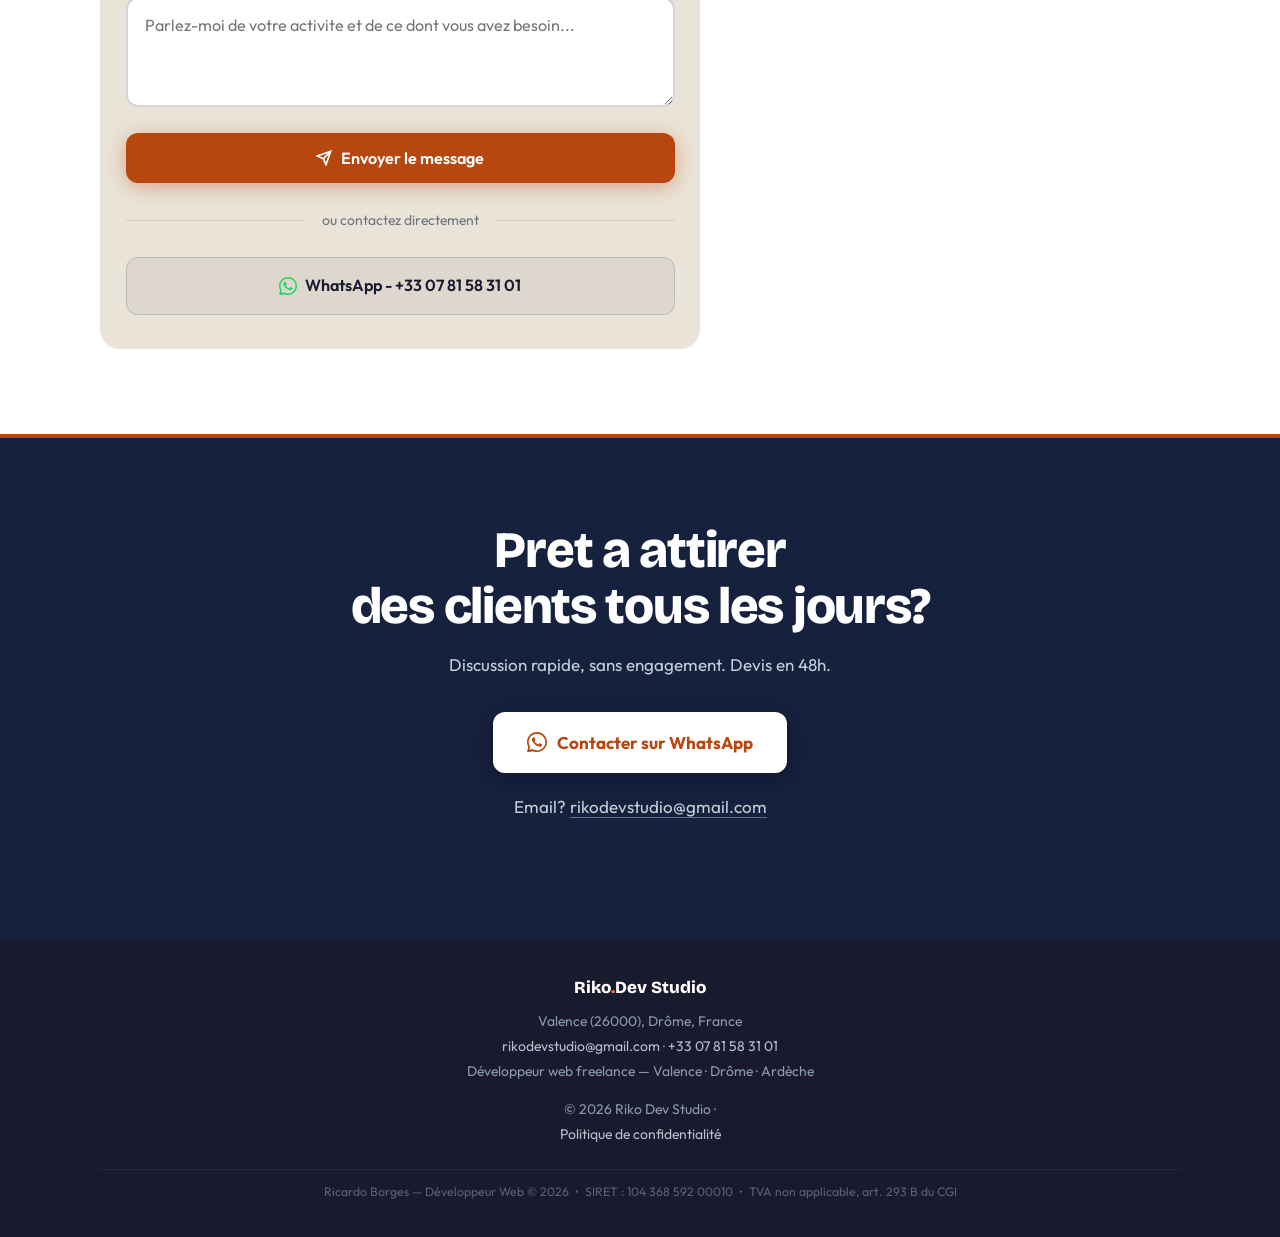
==== commit 5d1572fb: "Adiciona serenispa-exame, rizia-neves e faixa marquee ao portfólio - Novo card destacado (full-stack" ====
--- a/index.html
+++ b/index.html
@@ -266,7 +266,6 @@
     <p class="pc-result" data-lang="fr">&#128205; Presence premium sur le digital</p>
     <p class="pc-desc" data-lang="pt">Site de barbearia premium em Valence. Design editorial, reserva de horario e identidade visual de alto nivel.</p>
     <p class="pc-desc" data-lang="fr">Site barbershop premium a Valence. Design editorial, reservation de creneau et identite visuelle haut de gamme.</p>
-    <!-- ↓ actualiza com o link real quando estiver online -->
     <a href="https://maison-lame.vercel.app/" target="_blank" rel="noopener noreferrer" class="pc-link">
       <span data-lang="pt">Ver projeto</span>
       <span data-lang="fr">Voir projet</span> &rarr;
@@ -274,7 +273,71 @@
   </div>
 </article>
 
-    </div>
+      <article class="pc pc-featured reveal d2">
+        <div class="pc-thumb">
+          <div class="pc-featured-badge" data-lang="pt">Full-Stack</div>
+          <div class="pc-featured-badge" data-lang="fr">Full-Stack</div>
+          <img src="assets/images/serenispa.jpg" alt="Site Sereni Spa — Plataforma full-stack" loading="lazy" width="600" height="400" onerror="this.style.display='none'" />
+          <span class="pc-tag">Spa · Full-Stack</span>
+        </div>
+        <div class="pc-body">
+          <h3>Sereni Spa</h3>
+          <p class="pc-result" data-lang="pt">&#9889; Plataforma completa com agendamento</p>
+          <p class="pc-result" data-lang="fr">&#9889; Plateforme complete avec reservation</p>
+          <p class="pc-desc" data-lang="pt">Site full-stack com painel admin, agendamento online, autenticação e gestão de clientes. Backend + Frontend integrados.</p>
+          <p class="pc-desc" data-lang="fr">Site full-stack avec panneau admin, réservation en ligne, authentification et gestion clients. Backend + Frontend intégrés.</p>
+          <a href="https://serenispa-exame.vercel.app/" target="_blank" rel="noopener noreferrer" class="pc-link">
+            <span data-lang="pt">Ver projeto</span>
+            <span data-lang="fr">Voir projet</span> &rarr;
+          </a>
+        </div>
+      </article>
+
+      <article class="pc reveal d3">
+        <div class="pc-thumb">
+          <img src="assets/images/rizia-neves.jpg" alt="Site Rizia Neves" loading="lazy" width="468" height="600" onerror="this.style.display='none'" />
+          <span class="pc-tag">Estetica / Beaute</span>
+        </div>
+        <div class="pc-body">
+          <h3>Rizia Neves</h3>
+          <p class="pc-result" data-lang="pt">&#127775; Identidade visual e presenca digital</p>
+          <p class="pc-result" data-lang="fr">&#127775; Identite visuelle et presence digitale</p>
+          <p class="pc-desc" data-lang="pt">Site de estetica com galeria de servicos, depoimentos e identidade visual sofisticada.</p>
+          <p class="pc-desc" data-lang="fr">Site beaute avec galerie de services, temoignages et identite visuelle sophistiquee.</p>
+          <a href="https://rizia-neves.vercel.app/" target="_blank" rel="noopener noreferrer" class="pc-link">
+            <span data-lang="pt">Ver projeto</span>
+            <span data-lang="fr">Voir projet</span> &rarr;
+          </a>
+        </div>
+      </article>
+
+    </div>
+
+    <!-- Faixa de scroll — outros projetos -->
+    <div class="mais-projetos reveal">
+      <p class="slabel" style="text-align:center;margin-bottom:1.2rem">
+        <span data-lang="pt">Outros projetos</span>
+        <span data-lang="fr">Autres projets</span>
+      </p>
+      <div class="marquee-wrap" aria-hidden="true">
+        <div class="marquee-track">
+          <a href="https://gabi-kaoana-landing.vercel.app/" target="_blank" rel="noopener noreferrer" class="mq-item">Gabi Kaoana <span class="mq-tag">Landing</span></a>
+          <a href="https://le-parc.vercel.app/" target="_blank" rel="noopener noreferrer" class="mq-item">Le Parc <span class="mq-tag">Bar · Valence</span></a>
+          <a href="https://maison-lame.vercel.app/" target="_blank" rel="noopener noreferrer" class="mq-item">Maison Lame <span class="mq-tag">Barbershop</span></a>
+          <a href="https://cinthia-ribeiro.vercel.app/" target="_blank" rel="noopener noreferrer" class="mq-item">Cinthia Ribeiro <span class="mq-tag">Estetica</span></a>
+          <a href="https://serenispa-exame.vercel.app/" target="_blank" rel="noopener noreferrer" class="mq-item">Sereni Spa <span class="mq-tag">Full-Stack</span></a>
+          <a href="https://rizia-neves.vercel.app/" target="_blank" rel="noopener noreferrer" class="mq-item">Rizia Neves <span class="mq-tag">Estetica</span></a>
+          <!-- duplicado para loop contínuo -->
+          <a href="https://gabi-kaoana-landing.vercel.app/" target="_blank" rel="noopener noreferrer" class="mq-item">Gabi Kaoana <span class="mq-tag">Landing</span></a>
+          <a href="https://le-parc.vercel.app/" target="_blank" rel="noopener noreferrer" class="mq-item">Le Parc <span class="mq-tag">Bar · Valence</span></a>
+          <a href="https://maison-lame.vercel.app/" target="_blank" rel="noopener noreferrer" class="mq-item">Maison Lame <span class="mq-tag">Barbershop</span></a>
+          <a href="https://cinthia-ribeiro.vercel.app/" target="_blank" rel="noopener noreferrer" class="mq-item">Cinthia Ribeiro <span class="mq-tag">Estetica</span></a>
+          <a href="https://serenispa-exame.vercel.app/" target="_blank" rel="noopener noreferrer" class="mq-item">Sereni Spa <span class="mq-tag">Full-Stack</span></a>
+          <a href="https://rizia-neves.vercel.app/" target="_blank" rel="noopener noreferrer" class="mq-item">Rizia Neves <span class="mq-tag">Estetica</span></a>
+        </div>
+      </div>
+    </div>
+
   </div>
 
 </section>
@@ -459,7 +522,7 @@
           <img src="assets/images/riko.jpg" alt="Riko Dev freelance Valence" fetchpriority="high" width="1080" height="1440" onerror="this.style.display='none'" />
         </div>
         <div class="stats-grid">
-          <div class="stat"><div class="stat-num">5+</div><div class="stat-label" data-lang="pt">Projetos</div><div class="stat-label" data-lang="fr">Projets</div></div>
+          <div class="stat"><div class="stat-num">8+</div><div class="stat-label" data-lang="pt">Projetos</div><div class="stat-label" data-lang="fr">Projets</div></div>
           <div class="stat"><div class="stat-num">2</div><div class="stat-label" data-lang="pt">Paises</div><div class="stat-label" data-lang="fr">Pays</div></div>
           <div class="stat"><div class="stat-num">100</div><div class="stat-label">SEO</div></div>
           <div class="stat"><div class="stat-num">3</div><div class="stat-label" data-lang="pt">Idiomas</div><div class="stat-label" data-lang="fr">Langues</div></div>
--- a/assets/css/style.css
+++ b/assets/css/style.css
@@ -163,6 +163,21 @@
 .pc-desc { font-size: .88rem; color: var(--gray); line-height: 1.6; margin-bottom: 1.1rem; flex: 1; }
 .pc-link { display: inline-flex; align-items: center; gap: .4rem; font-size: .85rem; font-weight: 600; color: var(--navy); border-bottom: 1.5px solid var(--orange); padding-bottom: 1px; transition: var(--t); align-self: flex-start; }
 .pc-link:hover { color: var(--orange); gap: .7rem; }
+
+/* Featured card */
+.pc-featured { border: 2px solid var(--orange); position: relative; }
+.pc-featured-badge { position: absolute; top: .75rem; left: .75rem; background: var(--orange); color: #fff; font-size: .7rem; font-weight: 700; letter-spacing: .08em; text-transform: uppercase; padding: .25rem .6rem; border-radius: 99px; z-index: 2; }
+
+/* Marquee strip */
+.mais-projetos { margin-top: 3rem; overflow: hidden; }
+.marquee-wrap { overflow: hidden; mask-image: linear-gradient(to right, transparent 0%, black 8%, black 92%, transparent 100%); }
+.marquee-track { display: flex; gap: 1rem; width: max-content; animation: marquee 28s linear infinite; }
+.marquee-wrap:hover .marquee-track { animation-play-state: paused; }
+@keyframes marquee { from { transform: translateX(0); } to { transform: translateX(-50%); } }
+.mq-item { display: inline-flex; align-items: center; gap: .5rem; padding: .55rem 1.1rem; background: var(--cream); border: 1px solid rgba(26,26,46,.1); border-radius: 99px; white-space: nowrap; font-size: .85rem; font-weight: 600; color: var(--navy); text-decoration: none; transition: var(--t); flex-shrink: 0; }
+.mq-item:hover { background: var(--orange); color: #fff; border-color: var(--orange); }
+.mq-item:hover .mq-tag { color: rgba(255,255,255,.8); }
+.mq-tag { font-size: .75rem; font-weight: 400; color: var(--gray); }
 
 
 /* ── DEPOIMENTOS ── */
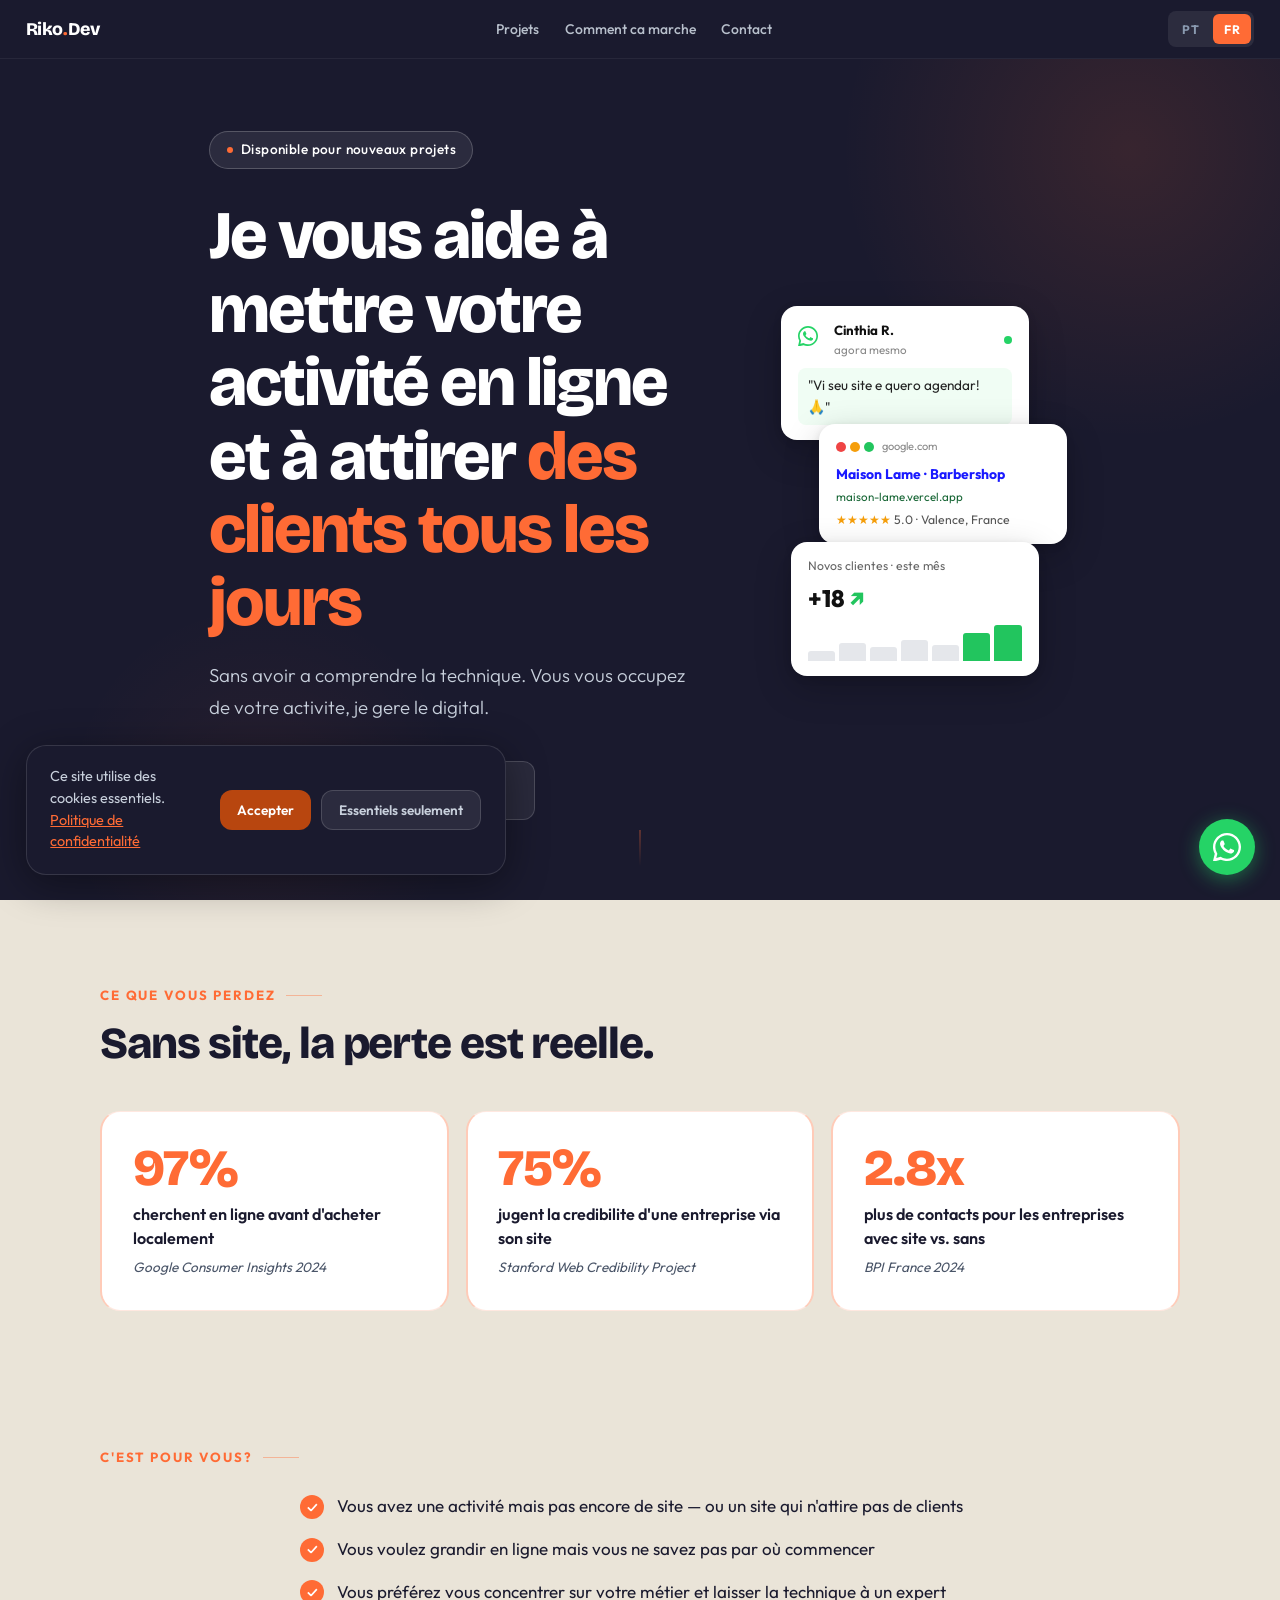
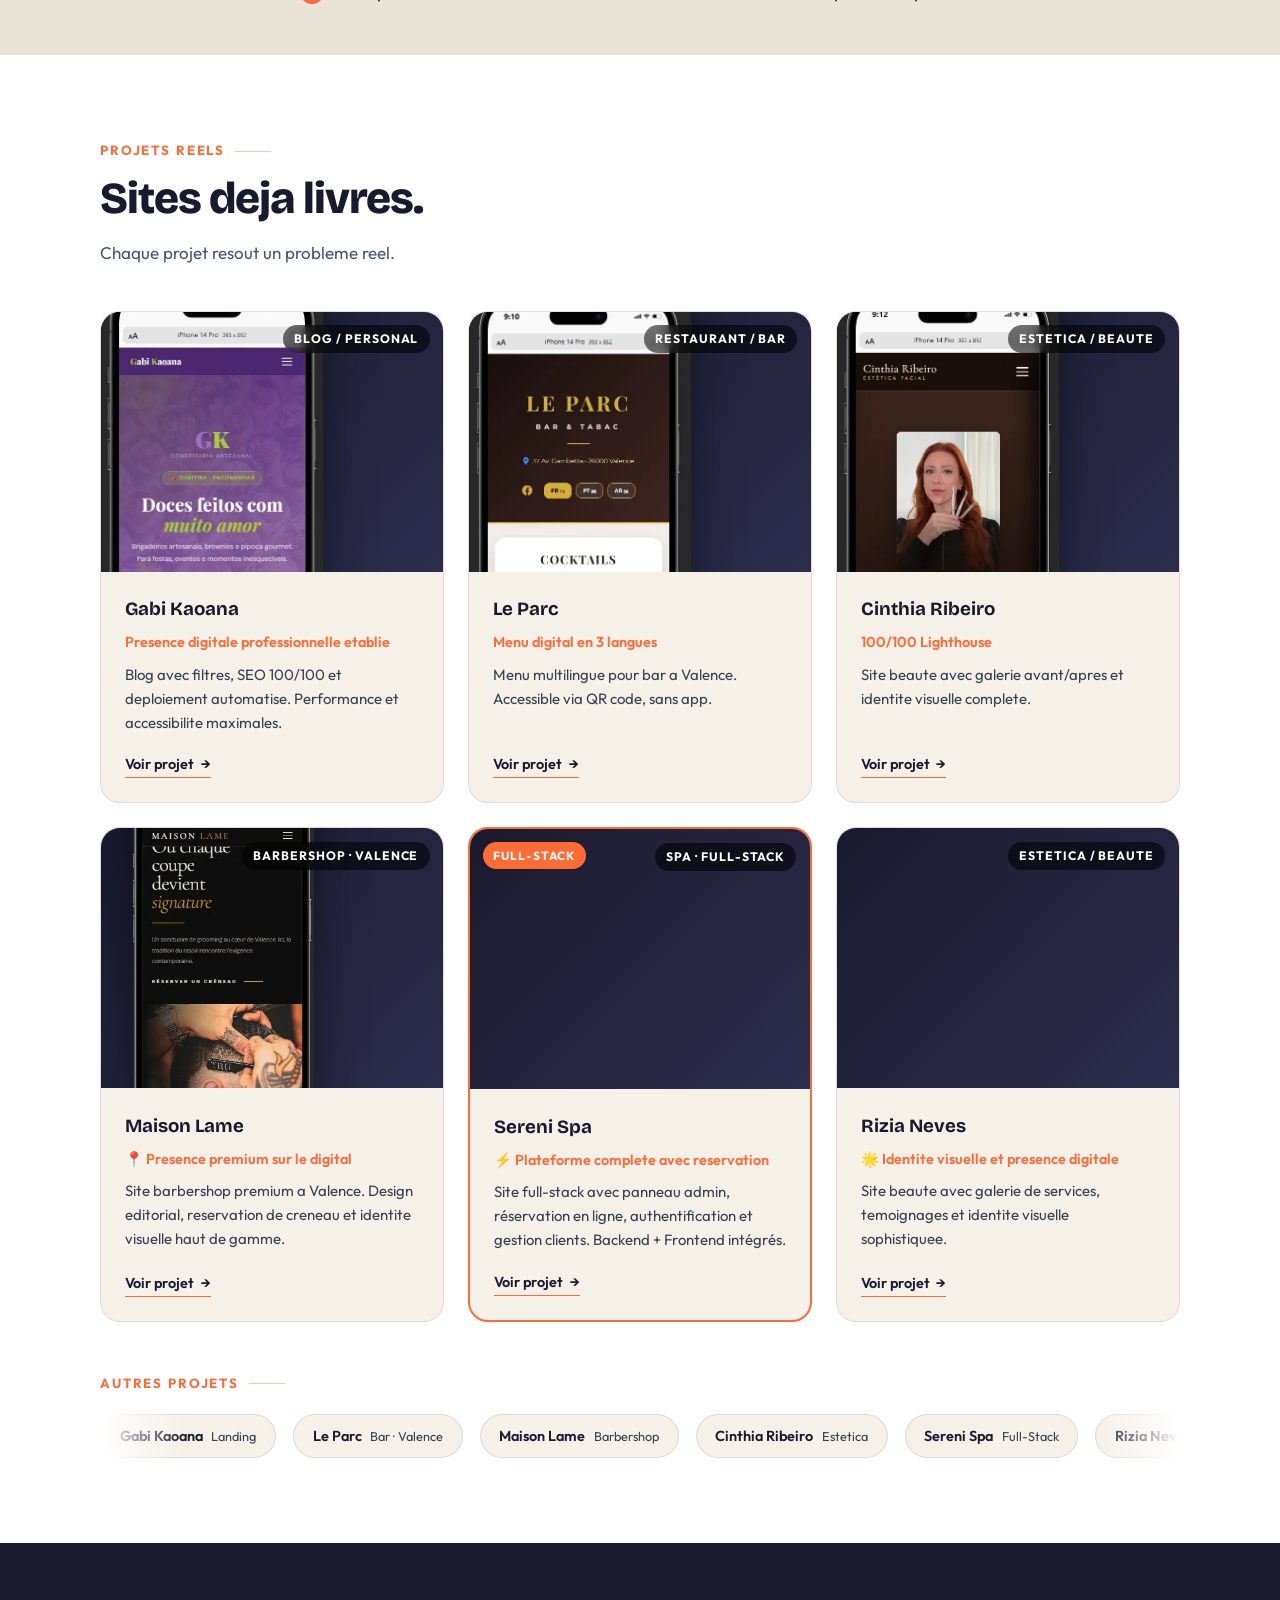
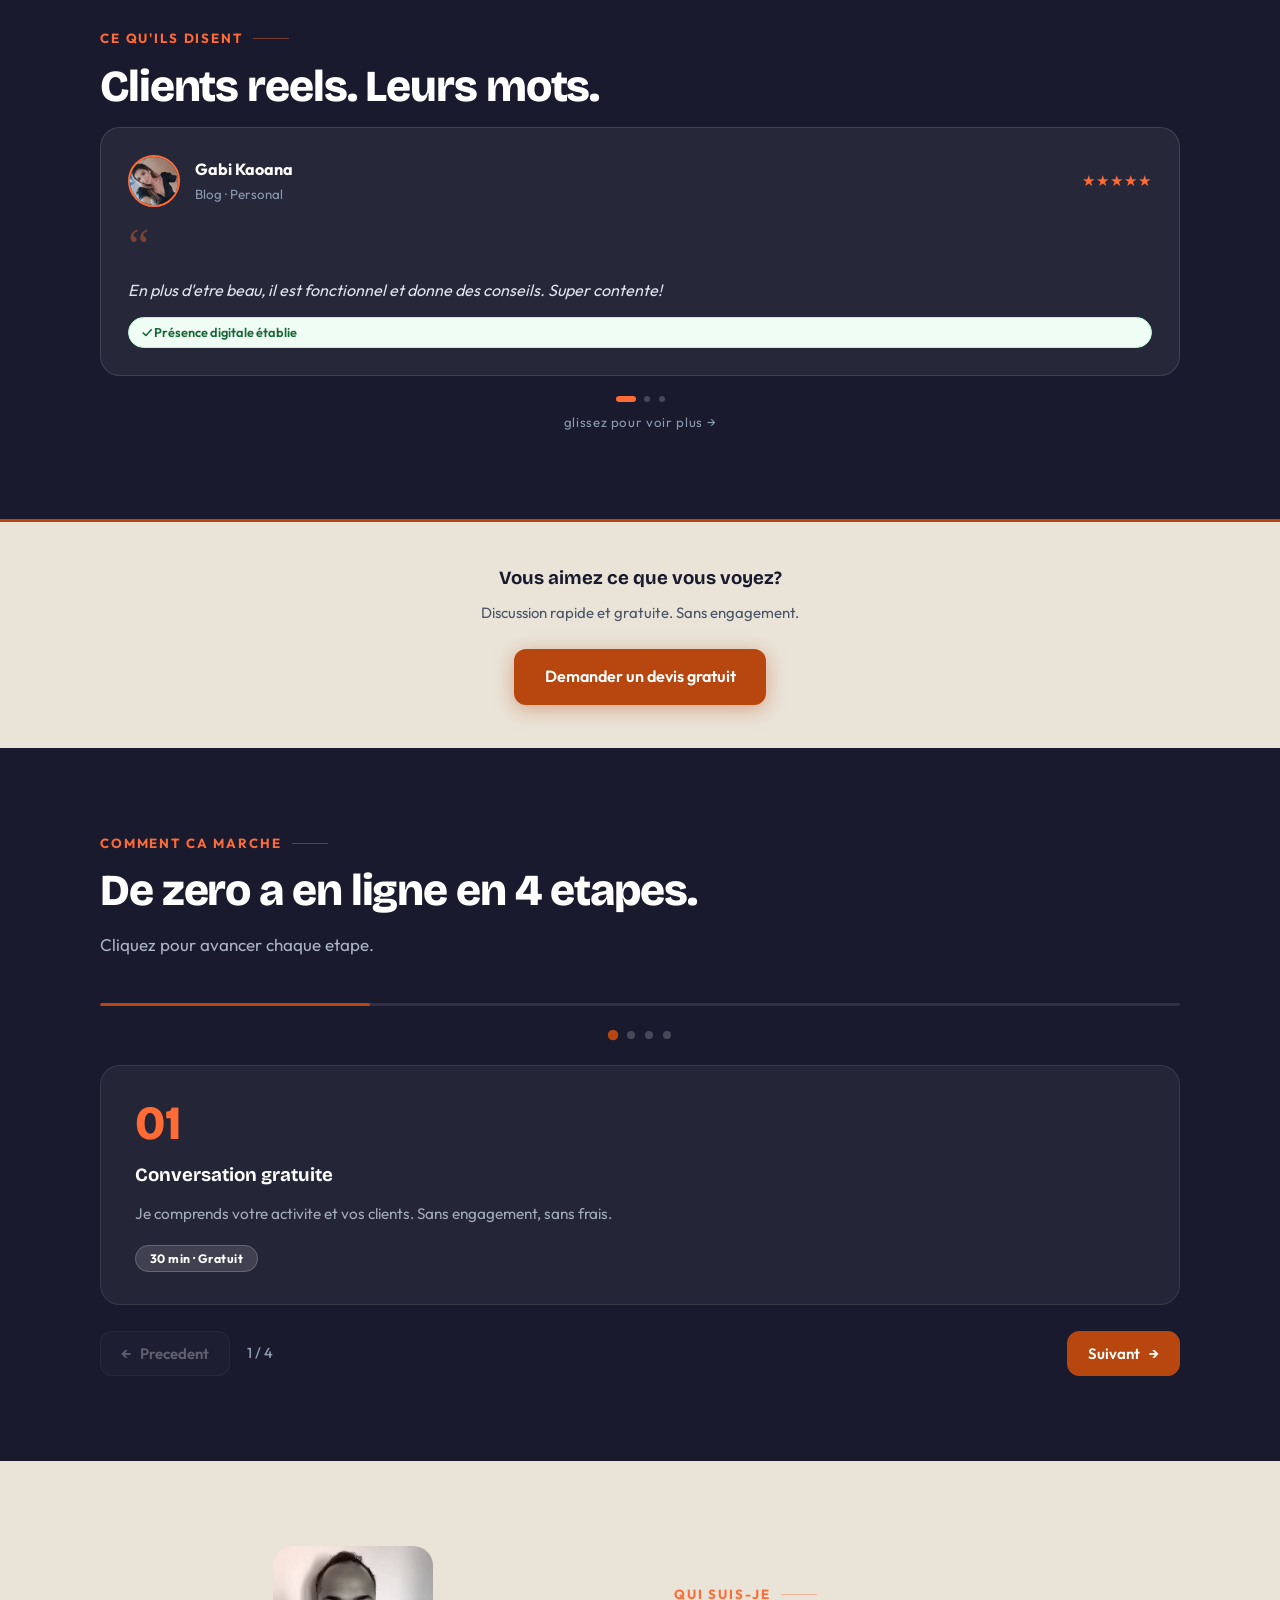
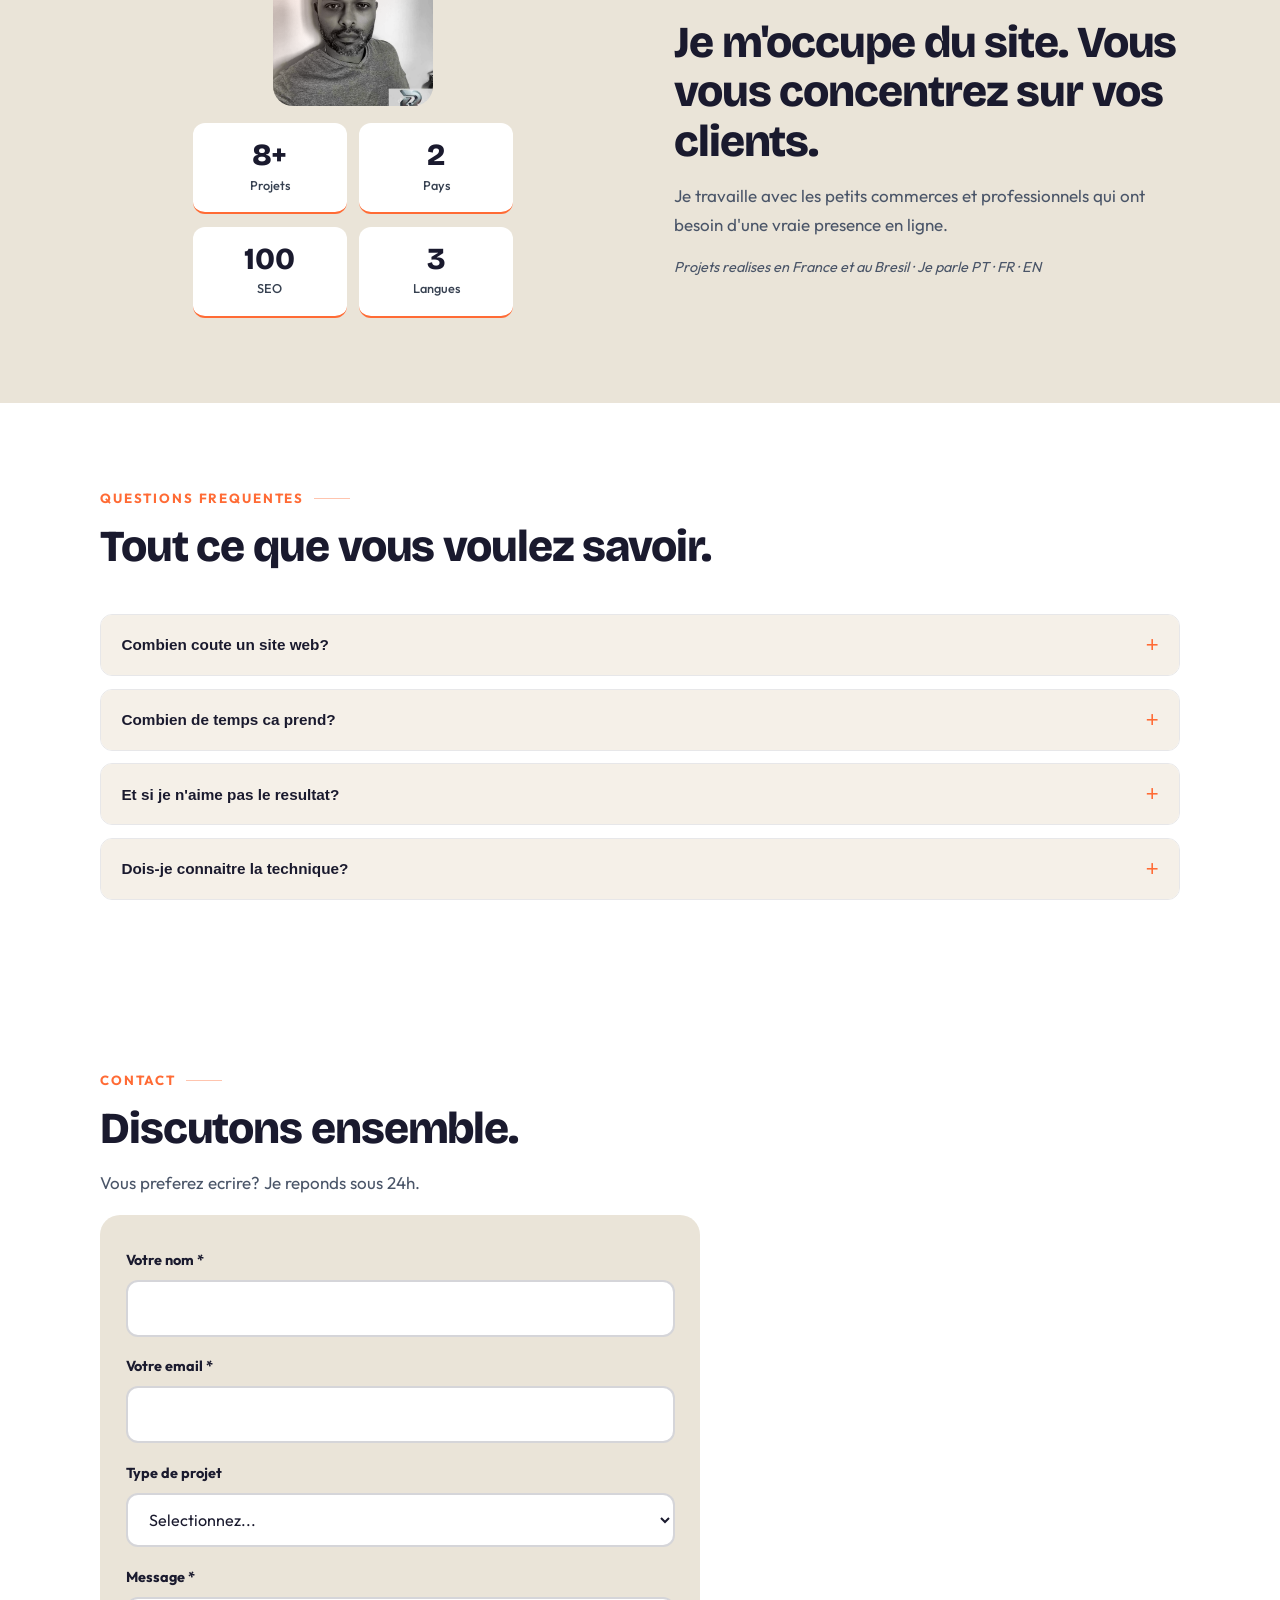
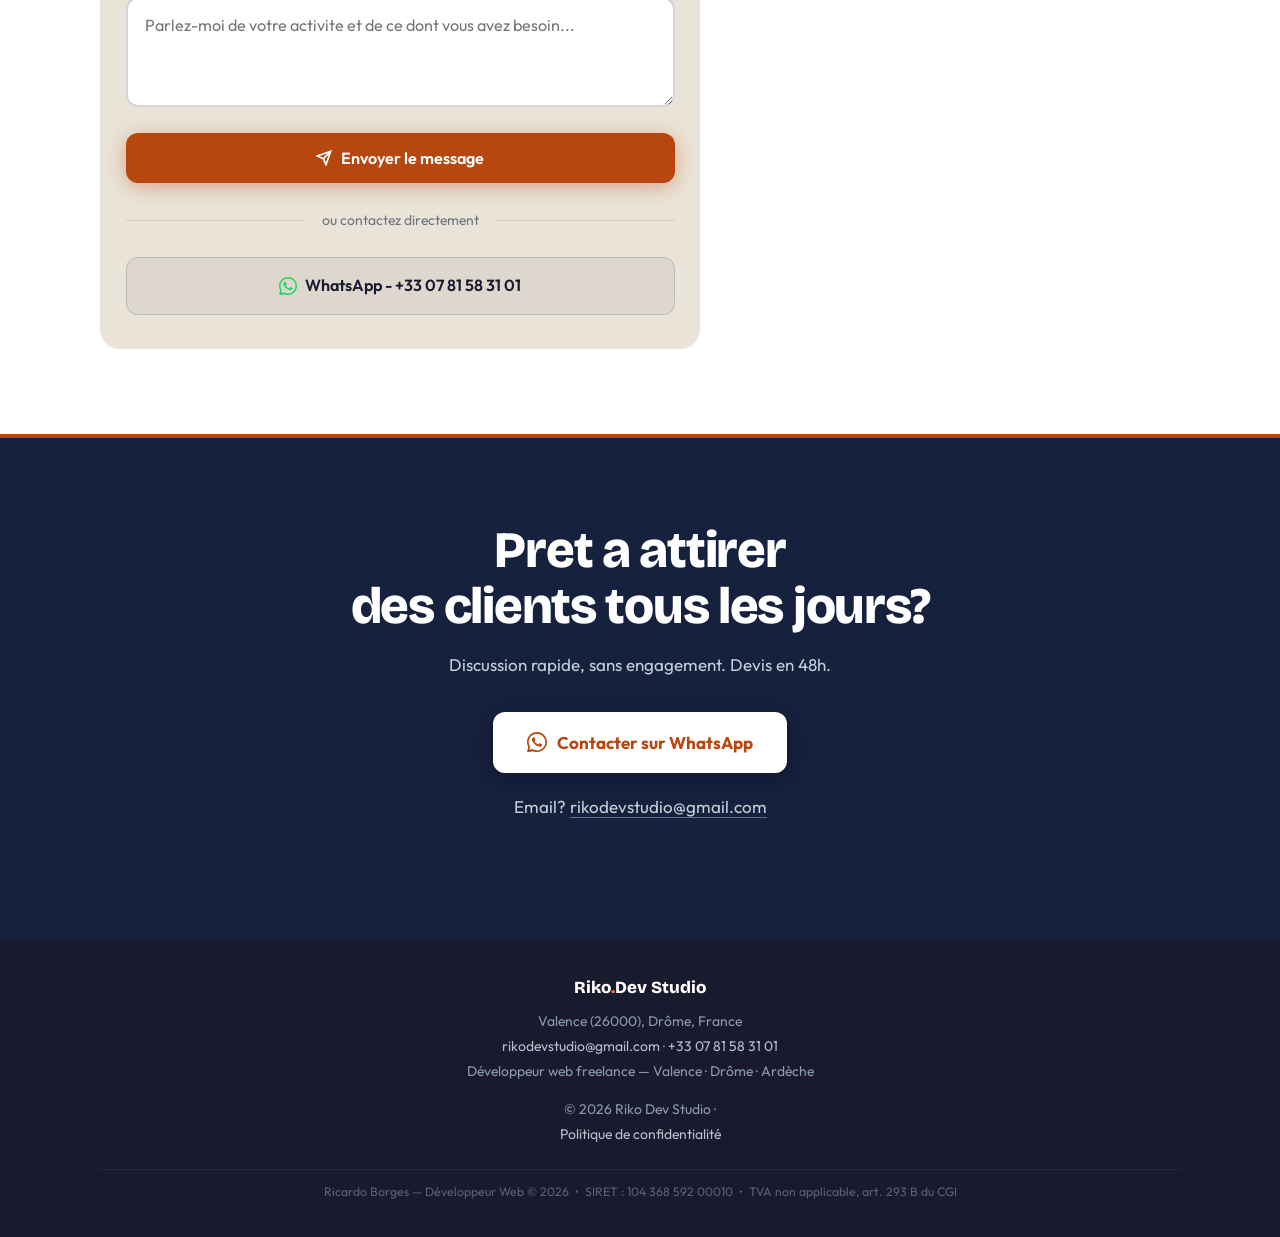
==== commit d3799dd5: "Converte imagens para WebP com fallback jpg via <picture> Reduções: cinthia 282K→173K, riko 136K→114" ====
--- a/index.html
+++ b/index.html
@@ -3,8 +3,8 @@
 <head>
   <meta charset="UTF-8" />
   <meta name="viewport" content="width=device-width, initial-scale=1.0" />
-  <title>Site profissional para pequenos negócios | Riko Dev Studio — Desenvolvedor web Valence</title>
-  <meta name="description" content="Desenvolvedor web freelance em Valence, França. Sites modernos, rápidos e de alta conversão para pequenos negócios no Brasil e Europa. Orçamento grátis em 48h." />
+  <title>Riko Dev Studio — Sites para pequenos negócios | Valence</title>
+  <meta name="description" content="Desenvolvedor web freelance em Valence. Sites modernos e de alta conversão para pequenos negócios no Brasil e Europa. Orçamento gratuito em 48h." />
   <meta name="keywords" content="criacao de site, desenvolvedor web, site para pequeno negocio, site profissional Brasil, criacao site web Valence, développeur web Valence, site internet Drôme" />
   <meta name="robots" content="index, follow" />
   <meta name="theme-color" content="#1a1a2e" />
@@ -33,7 +33,7 @@
 <link rel="sitemap" type="application/xml" href="https://rikodevstudio.com/sitemap.xml" />
 <link rel="icon" type="image/svg+xml" href="/assets/images/favicon.svg" />
 <link rel="apple-touch-icon" href="assets/images/apple-touch-icon.png" />
-  <link rel="preload" as="image" href="assets/images/riko.jpg" fetchpriority="high" />
+  <link rel="preload" as="image" href="assets/images/riko.webp" fetchpriority="high" />
   <link rel="preconnect" href="https://fonts.googleapis.com" />
   <link rel="preconnect" href="https://fonts.gstatic.com" crossorigin />
   <link rel="preload" as="style" href="https://fonts.googleapis.com/css2?family=Bricolage+Grotesque:opsz,wght@12..96,400;12..96,700;12..96,800&family=Outfit:wght@300;400;500;600&display=swap" onload="this.onload=null;this.rel='stylesheet'" />
@@ -76,7 +76,7 @@
       <span data-lang="fr">Disponible pour nouveaux projets</span>
     </div>
     <!-- Uma só h1 — o JS troca o textContent via setLang() -->
-    <h1 id="hero-title">Eu te ajudo a colocar seu neg&oacute;cio na internet e atrair <em>clientes todos os dias</em></h1>
+    <h1 id="hero-title">Coloque seu negócio online e atraia <em>clientes todos os dias</em></h1>
     <p class="hero-sub" data-lang="pt">Sem precisar entender de tecnologia. Voce foca no seu negocio, eu resolvo o digital.</p>
     <p class="hero-sub" data-lang="fr">Sans avoir a comprendre la technique. Vous vous occupez de votre activite, je gere le digital.</p>
     <div class="hero-actions">
@@ -206,7 +206,7 @@
 
       <article class="pc reveal d1">
         <div class="pc-thumb">
-          <img src="assets/images/gabi1.jpg" alt="Site Gabi Kaoana" loading="lazy" width="468" height="701" onerror="this.style.display='none'" />
+          <picture><source srcset="assets/images/gabi1.webp" type="image/webp" /><img src="assets/images/gabi1.jpg" alt="Site Gabi Kaoana" loading="lazy" width="468" height="701" onerror="this.style.display='none'" /></picture>
           <span class="pc-tag">Blog / Personal</span>
         </div>
         <div class="pc-body">
@@ -221,7 +221,7 @@
 
       <article class="pc reveal d2">
         <div class="pc-thumb">
-          <img src="assets/images/le parc.jpg" alt="Site Le Parc" loading="lazy" width="450" height="647" onerror="this.style.display='none'" />
+          <picture><source srcset="assets/images/le-parc.webp" type="image/webp" /><img src="assets/images/le-parc.jpg" alt="Site Le Parc" loading="lazy" width="450" height="647" onerror="this.style.display='none'" /></picture>
           <span class="pc-tag">Restaurant / Bar</span>
         </div>
         <div class="pc-body">
@@ -236,7 +236,7 @@
 
       <article class="pc reveal d3">
         <div class="pc-thumb">
-          <img src="assets/images/cinthia1.jpg" alt="Site Cinthia Ribeiro" loading="lazy" width="473" height="693" onerror="this.style.display='none'" />
+          <picture><source srcset="assets/images/cinthia1.webp" type="image/webp" /><img src="assets/images/cinthia1.jpg" alt="Site Cinthia Ribeiro" loading="lazy" width="473" height="693" onerror="this.style.display='none'" /></picture>
           <span class="pc-tag">Estetica / Beaute</span>
         </div>
         <div class="pc-body">
@@ -251,13 +251,7 @@
  
 <article class="pc reveal d1">
   <div class="pc-thumb">
-    <img
-      src="assets/images/maison-lame.jpg"
-      alt="Site Maison Lame — Barbershop Valence"
-      loading="lazy"
-      width="278" height="543"
-      onerror="this.style.display='none'"
-    />
+    <picture><source srcset="assets/images/maison-lame.webp" type="image/webp" /><img src="assets/images/maison-lame.jpg" alt="Site Maison Lame — Barbershop Valence" loading="lazy" width="278" height="543" onerror="this.style.display='none'" /></picture>
     <span class="pc-tag">Barbershop · Valence</span>
   </div>
   <div class="pc-body">
@@ -277,7 +271,7 @@
         <div class="pc-thumb">
           <div class="pc-featured-badge" data-lang="pt">Full-Stack</div>
           <div class="pc-featured-badge" data-lang="fr">Full-Stack</div>
-          <img src="assets/images/serenispa.jpg" alt="Site Sereni Spa — Plataforma full-stack" loading="lazy" width="600" height="400" onerror="this.style.display='none'" />
+          <img src="https://serenispa-exame.vercel.app/src/assets/photo-1.webp" alt="Site Sereni Spa — Plataforma full-stack" loading="lazy" width="600" height="400" onerror="this.style.display='none'" />
           <span class="pc-tag">Spa · Full-Stack</span>
         </div>
         <div class="pc-body">
@@ -295,7 +289,7 @@
 
       <article class="pc reveal d3">
         <div class="pc-thumb">
-          <img src="assets/images/rizia-neves.jpg" alt="Site Rizia Neves" loading="lazy" width="468" height="600" onerror="this.style.display='none'" />
+          <img src="https://rizia-neves.vercel.app/images/rizia.webp" alt="Site Rizia Neves" loading="lazy" width="468" height="600" onerror="this.style.display='none'" />
           <span class="pc-tag">Estetica / Beaute</span>
         </div>
         <div class="pc-body">
@@ -326,14 +320,16 @@
           <a href="https://maison-lame.vercel.app/" target="_blank" rel="noopener noreferrer" class="mq-item">Maison Lame <span class="mq-tag">Barbershop</span></a>
           <a href="https://cinthia-ribeiro.vercel.app/" target="_blank" rel="noopener noreferrer" class="mq-item">Cinthia Ribeiro <span class="mq-tag">Estetica</span></a>
           <a href="https://serenispa-exame.vercel.app/" target="_blank" rel="noopener noreferrer" class="mq-item">Sereni Spa <span class="mq-tag">Full-Stack</span></a>
-          <a href="https://rizia-neves.vercel.app/" target="_blank" rel="noopener noreferrer" class="mq-item">Rizia Neves <span class="mq-tag">Estetica</span></a>
+          <a href="https://rizia-neves.vercel.app/" target="_blank" rel="noopener noreferrer" class="mq-item">Rizia Neves <span class="mq-tag">Tresses</span></a>
+          <a href="https://editique-dashboard.onrender.com/" target="_blank" rel="noopener noreferrer" class="mq-item">Editique Dashboard <span class="mq-tag">Dashboard</span></a>
           <!-- duplicado para loop contínuo -->
           <a href="https://gabi-kaoana-landing.vercel.app/" target="_blank" rel="noopener noreferrer" class="mq-item">Gabi Kaoana <span class="mq-tag">Landing</span></a>
           <a href="https://le-parc.vercel.app/" target="_blank" rel="noopener noreferrer" class="mq-item">Le Parc <span class="mq-tag">Bar · Valence</span></a>
           <a href="https://maison-lame.vercel.app/" target="_blank" rel="noopener noreferrer" class="mq-item">Maison Lame <span class="mq-tag">Barbershop</span></a>
           <a href="https://cinthia-ribeiro.vercel.app/" target="_blank" rel="noopener noreferrer" class="mq-item">Cinthia Ribeiro <span class="mq-tag">Estetica</span></a>
           <a href="https://serenispa-exame.vercel.app/" target="_blank" rel="noopener noreferrer" class="mq-item">Sereni Spa <span class="mq-tag">Full-Stack</span></a>
-          <a href="https://rizia-neves.vercel.app/" target="_blank" rel="noopener noreferrer" class="mq-item">Rizia Neves <span class="mq-tag">Estetica</span></a>
+          <a href="https://rizia-neves.vercel.app/" target="_blank" rel="noopener noreferrer" class="mq-item">Rizia Neves <span class="mq-tag">Tresses</span></a>
+          <a href="https://editique-dashboard.onrender.com/" target="_blank" rel="noopener noreferrer" class="mq-item">Editique Dashboard <span class="mq-tag">Dashboard</span></a>
         </div>
       </div>
     </div>
@@ -355,7 +351,7 @@
 
         <div class="depo-card">
           <div class="depo-header">
-            <img src="assets/images/gabi.jpg" alt="Gabi Kaoana" class="depo-photo" loading="lazy" width="1080" height="1241" />
+            <picture><source srcset="assets/images/gabi.webp" type="image/webp" /><img src="assets/images/gabi.jpg" alt="Gabi Kaoana" class="depo-photo" loading="lazy" width="1080" height="1241" /></picture>
             <div>
               <div class="depo-name">Gabi Kaoana</div>
               <div class="depo-role">Blog &middot; Personal</div>
@@ -371,7 +367,7 @@
 
         <div class="depo-card">
           <div class="depo-header">
-            <img src="assets/images/cinthia.jpg" alt="Cinthia Ribeiro" class="depo-photo" loading="lazy" width="2268" height="4032" />
+            <picture><source srcset="assets/images/cinthia.webp" type="image/webp" /><img src="assets/images/cinthia.jpg" alt="Cinthia Ribeiro" class="depo-photo" loading="lazy" width="2268" height="4032" /></picture>
             <div>
               <div class="depo-name">Cinthia Ribeiro</div>
               <div class="depo-role" data-lang="pt">Estetica &middot; Brasil</div>
@@ -519,7 +515,7 @@
     <div class="sobre-grid">
       <div class="avatar-wrap reveal">
         <div class="avatar">
-          <img src="assets/images/riko.jpg" alt="Riko Dev freelance Valence" fetchpriority="high" width="1080" height="1440" onerror="this.style.display='none'" />
+          <picture><source srcset="assets/images/riko.webp" type="image/webp" /><img src="assets/images/riko.jpg" alt="Riko Dev freelance Valence" fetchpriority="high" width="1080" height="1440" onerror="this.style.display='none'" /></picture>
         </div>
         <div class="stats-grid">
           <div class="stat"><div class="stat-num">8+</div><div class="stat-label" data-lang="pt">Projetos</div><div class="stat-label" data-lang="fr">Projets</div></div>
